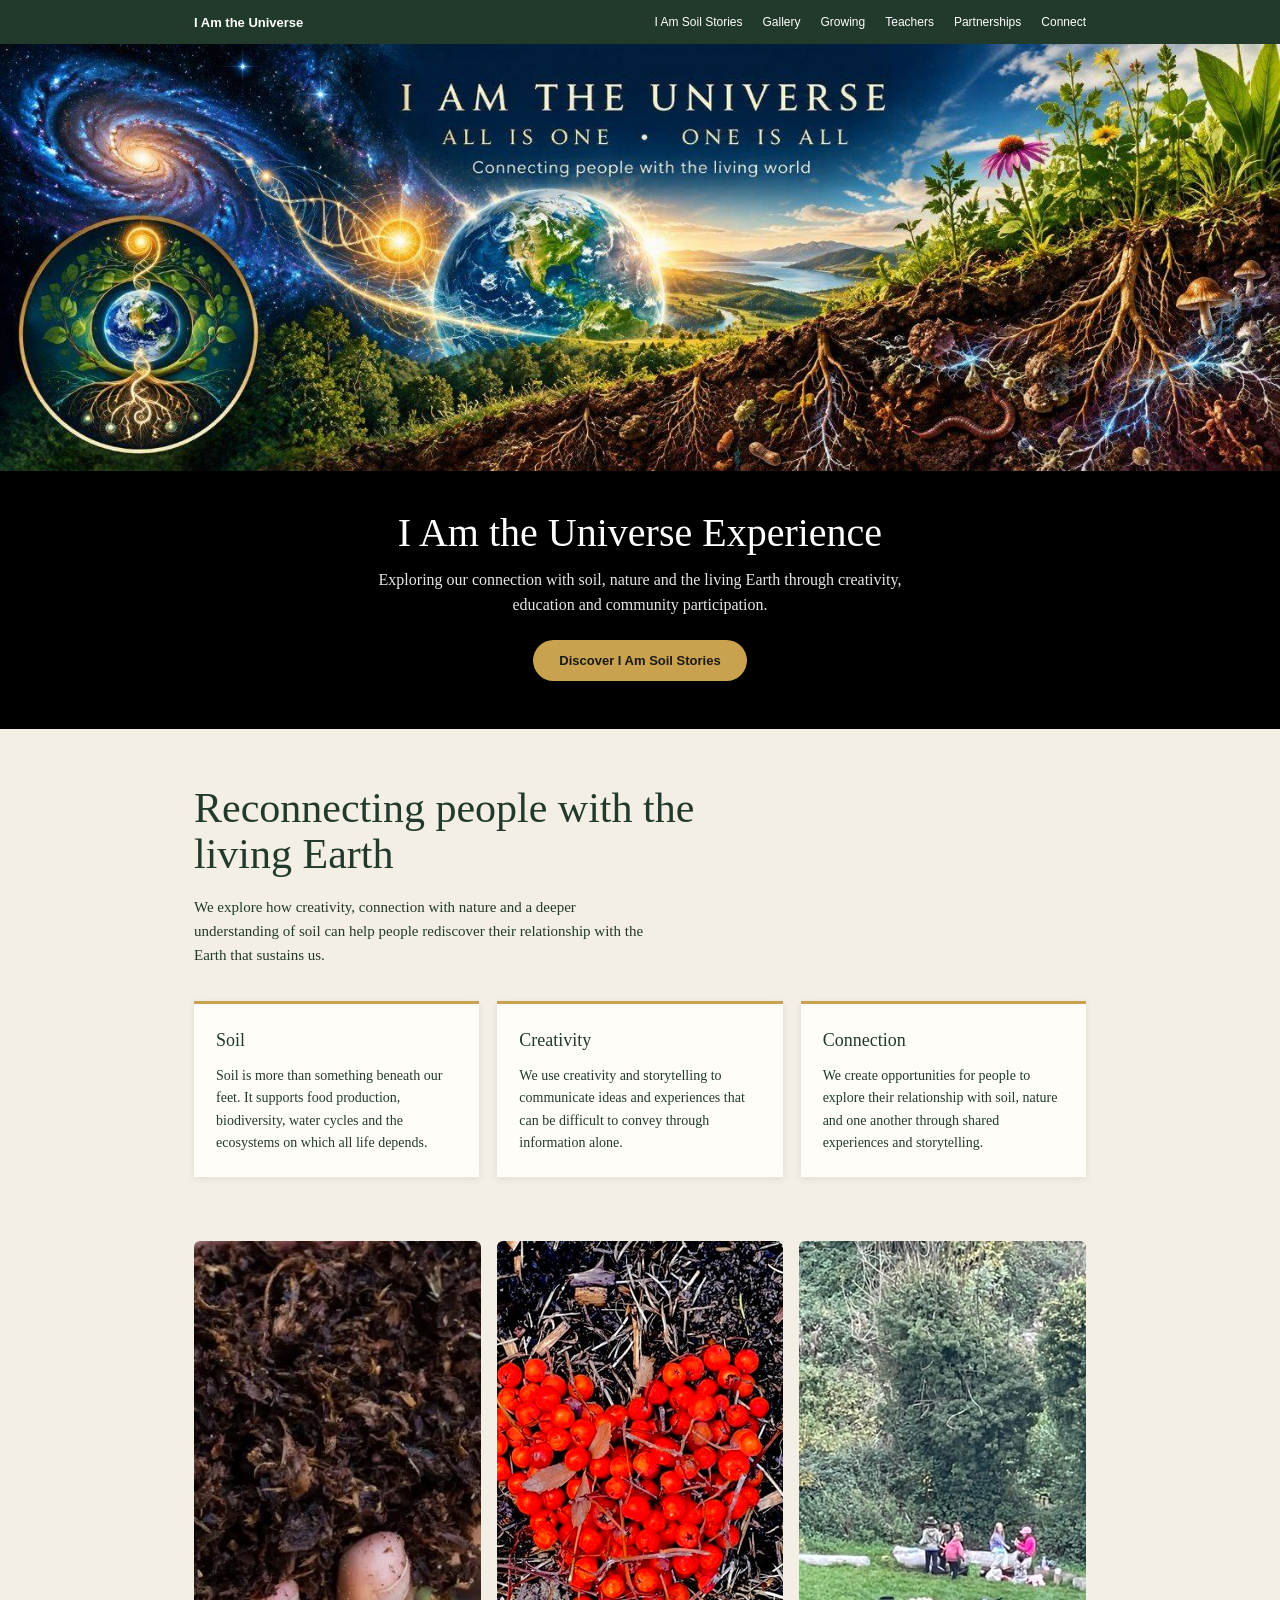
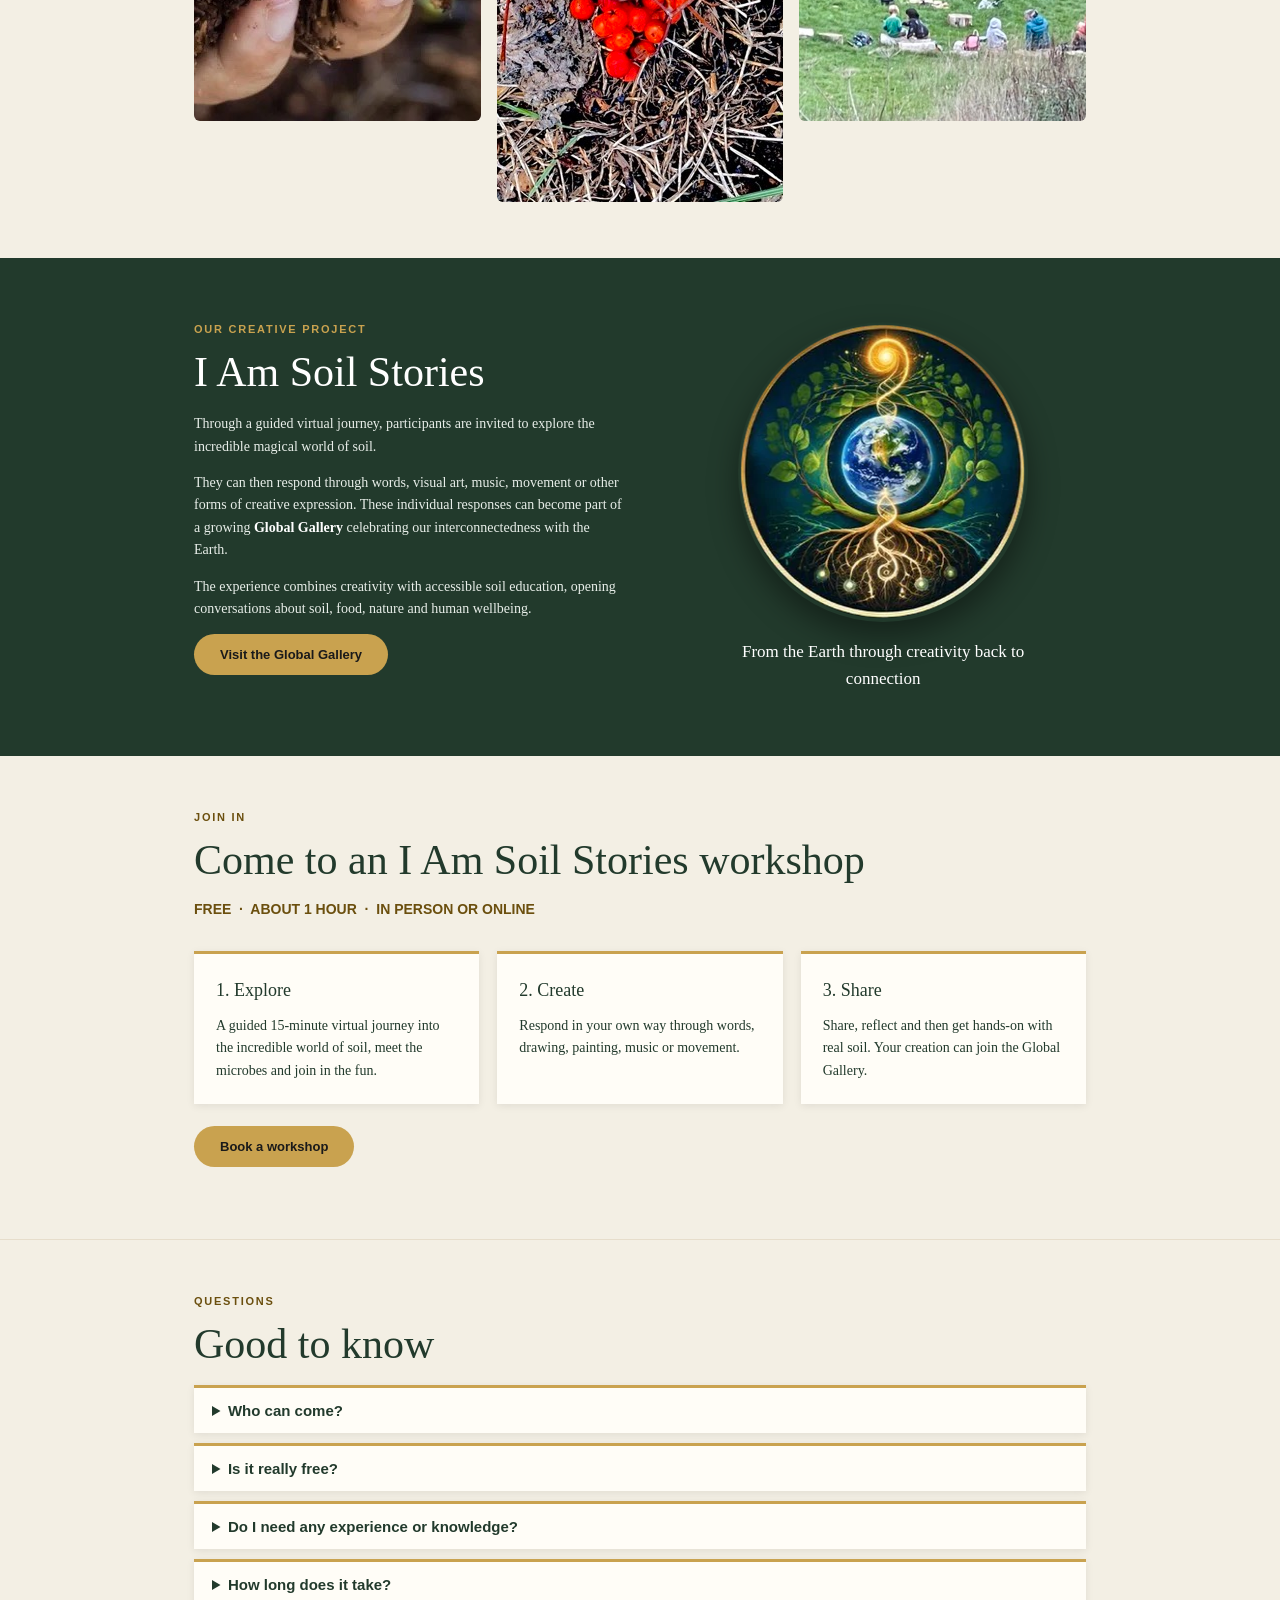
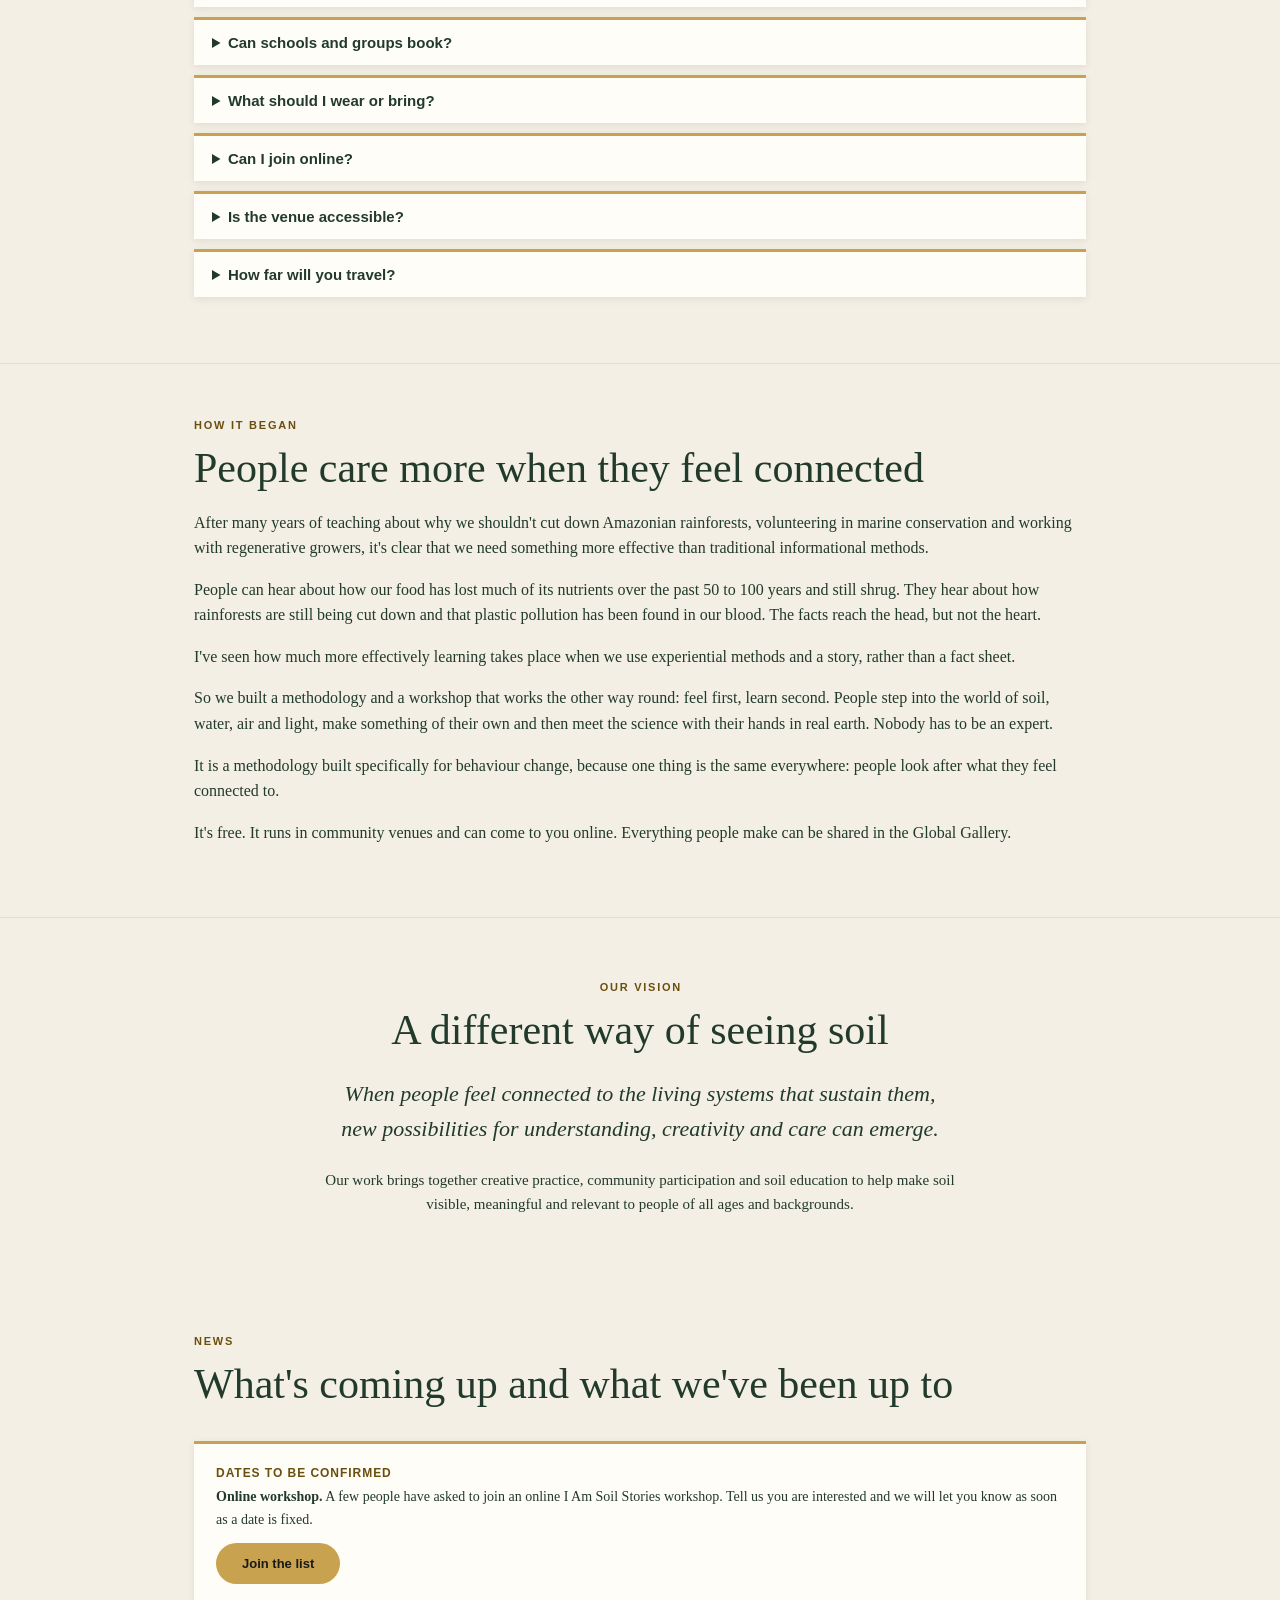
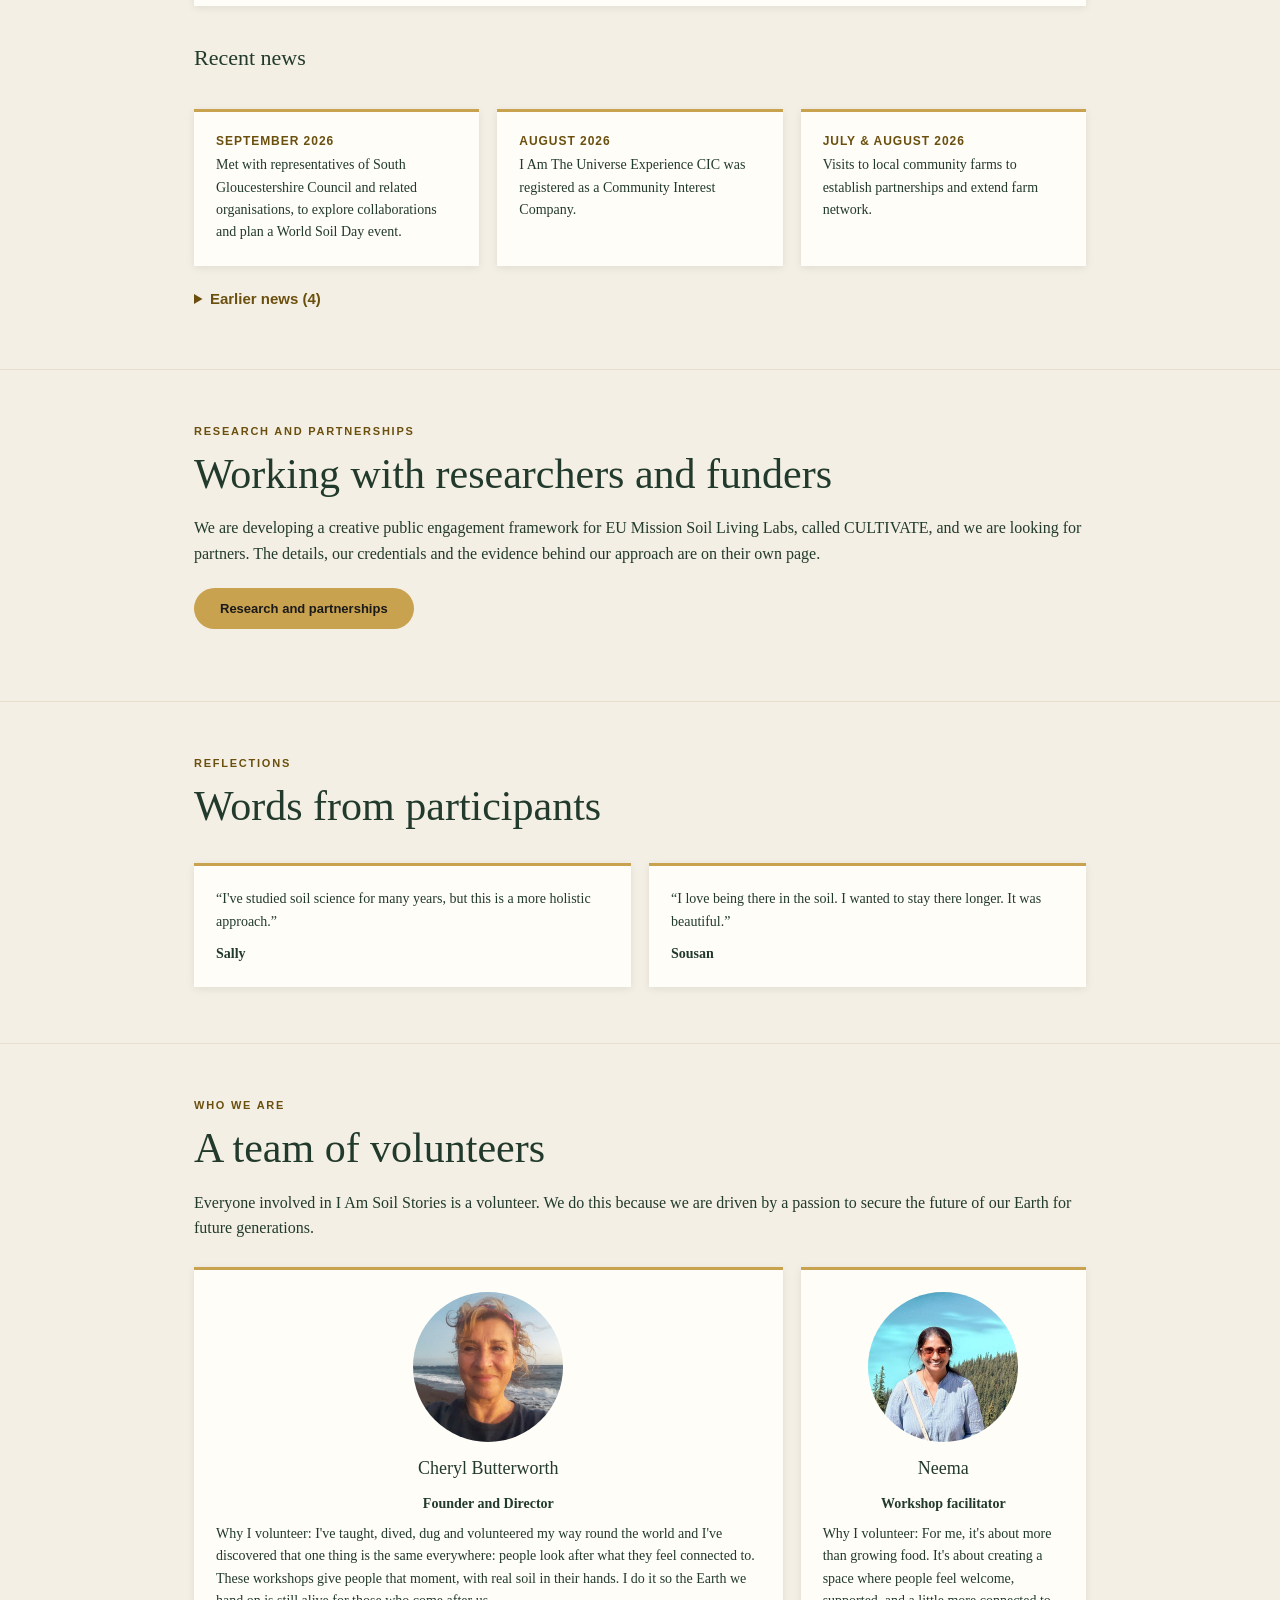
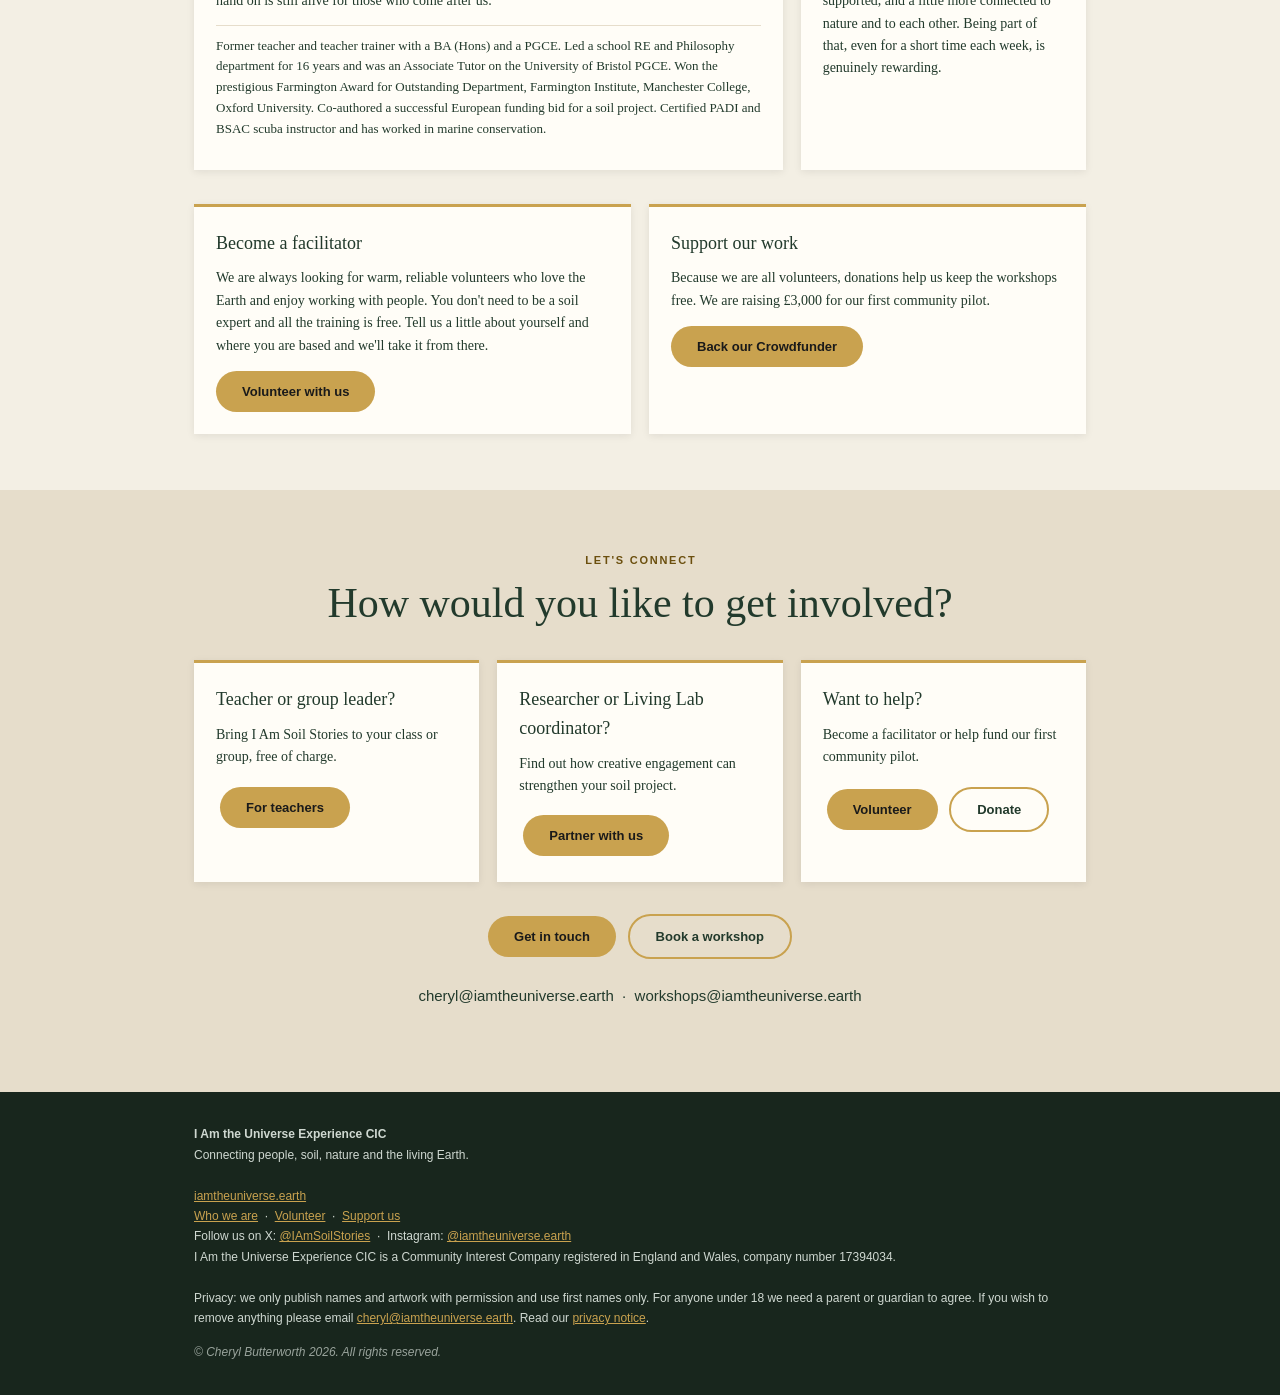
==== index.html @ d4f9826c "Update index.html" ====
<!DOCTYPE html>
<html lang="en-GB">
<head>
<meta charset="utf-8">
<meta name="viewport" content="width=device-width, initial-scale=1">
<link rel="icon" href="favicon.ico" sizes="any">
<link rel="icon" type="image/png" sizes="32x32" href="favicon-32.png">
<link rel="apple-touch-icon" href="apple-touch-icon.png">
<title>I Am the Universe Experience · I Am Soil Stories</title>
<meta name="description" content="I Am the Universe Experience explores our connection with soil, nature and the living Earth through creativity, education and community participation.">
<meta property="og:type" content="website">
<meta property="og:title" content="I Am the Universe Experience">
<meta property="og:description" content="Reconnecting people with the living Earth through creativity, education and community participation. Home of I Am Soil Stories.">
<meta property="og:image" content="https://iamtheuniverse.earth/images/banner.jpg">
<meta property="og:url" content="https://iamtheuniverse.earth/">
<meta name="twitter:card" content="summary_large_image">
<link rel="canonical" href="https://iamtheuniverse.earth/">
<style>
:root{--dg:#223a2c;--gold:#c9a24f;--cream:#f3efe4;--ink:#223a2c;--beige:#e6ddcb;--deep:#18261d}
*{box-sizing:border-box}
html{scroll-behavior:smooth}
body{margin:0;font-family:Georgia,'Times New Roman',serif;color:var(--ink);background:var(--cream);line-height:1.6}
.w{max-width:940px;margin:0 auto;padding:0 24px}
.label{font:bold 11px/1 Arial,Helvetica,sans-serif;letter-spacing:.16em;text-transform:uppercase;color:#6b4f0e;margin:0 0 14px}
.story .label,.top .label{color:var(--gold)}
h1,h2{font-weight:normal;line-height:1.1;margin:0 0 18px}
h2{font-size:clamp(30px,5vw,42px)}
.btn{display:inline-block;background:var(--gold);color:#1a1a1a;font:bold 13px Arial,Helvetica,sans-serif;padding:13px 26px;border-radius:30px;text-decoration:none}
nav{background:var(--dg);color:#fff;font:12px Arial,Helvetica,sans-serif;position:sticky;top:0;z-index:5}
nav .w{display:flex;justify-content:space-between;align-items:center;height:44px}
nav a{color:#fff;text-decoration:none;margin-left:20px}
nav b{font-size:12px}
.hero{background:#000;color:#fff;text-align:center;padding:70px 0 90px;overflow:hidden}
.ring{width:min(600px,92vw);margin:0 auto;padding:40px 20px 30px;border:1px solid #1c1c1c;border-radius:50%;box-shadow:0 0 0 40px #050505,0 0 0 41px #111}
.star{color:var(--gold);font-size:34px;line-height:1}
.hero h1{font-size:clamp(44px,10vw,74px);margin:10px 0 18px}
.hero p{max-width:440px;margin:0 auto 26px;color:#e6e6e6;font-size:16px}
.intro{padding:56px 0 64px}
.intro h2{max-width:560px}
.intro .sub{max-width:460px;font-size:15px}
.cards{display:grid;grid-template-columns:repeat(auto-fit,minmax(230px,1fr));gap:18px;margin-top:34px}
.card{background:#fffdf7;border-top:3px solid var(--gold);padding:22px;box-shadow:0 2px 8px rgba(0,0,0,.08);font-size:14px}
.card h3{font-weight:normal;font-size:18px;margin:0 0 10px}
.card p{margin:0}
.story{background:var(--dg);color:#fff;padding:64px 0}
.story .w{display:grid;grid-template-columns:1.1fr 1fr;gap:40px;align-items:center}
.story p{font-size:14px;color:#e8eee9;max-width:430px}
.story b{color:#fff}
.orb{aspect-ratio:1;max-width:340px;width:100%;margin:0 auto;border-radius:50%;background:radial-gradient(circle,#c9a24f 0 9%,#5b7a58 9% 30%,#3d5c45 30% 55%,#2d4a37 55%);box-shadow:0 14px 30px rgba(0,0,0,.4);display:flex;align-items:center;justify-content:center;text-align:center;padding:20%;font-size:17px}
.vision{padding:64px 0;text-align:center}
.vision blockquote{font-style:italic;font-size:22px;max-width:620px;margin:22px auto}
.vision p{font-size:15px;max-width:640px;margin:0 auto}
.connect{background:var(--beige);text-align:center;padding:64px 0}
.connect p{max-width:520px;margin:0 auto 24px;font-size:15px}
.connect .btn{margin:4px}
.connect .alt{background:none;border:2px solid var(--gold);color:var(--ink)}
footer{background:var(--deep);color:#cfd8d1;font:12px/1.7 Arial,Helvetica,sans-serif;padding:32px 0}
footer a{color:var(--gold)}
footer i{display:block;margin-top:14px;opacity:.7}
@media(max-width:720px){.story .w{grid-template-columns:1fr}nav a{margin-left:12px}}
.hero{background:linear-gradient(rgba(0,0,0,.68),rgba(0,0,0,.68)),url(images/hero.jpg) center/cover no-repeat #000}
.photos{padding:0 0 56px}
.strip{display:grid;grid-template-columns:repeat(auto-fit,minmax(260px,1fr));gap:16px}
.strip figure{margin:0}
.strip img{width:100%;aspect-ratio:4/3;object-fit:cover;display:block;border-radius:6px}
.banner img{width:100%;height:auto;display:block}
.lead{background:#000;color:#fff;text-align:center;padding:40px 0 48px}
.lead h1{font-size:clamp(28px,6vw,40px);margin:0 0 12px}
.lead p{max-width:560px;margin:0 auto 22px;color:#e6e6e6;font-size:16px}
.emb{max-width:290px;margin:0 auto;text-align:center}
.emb img{width:100%;border-radius:50%;box-shadow:0 14px 30px rgba(0,0,0,.4);display:block}
.emb p{font-size:17px;margin:16px 0 0;color:#fff}
.work{padding:56px 0;border-bottom:1px solid var(--beige)}
.facts{font:bold 14px Arial,Helvetica,sans-serif;color:#6b4f0e;margin:6px 0 0}
.em{font:14px Arial,Helvetica,sans-serif;margin-top:18px}
.em a{color:var(--ink)}
/* label fix: stop section paragraph rules from resizing the small headings */
section p.label,header p.label{font:bold 11px/1 Arial,Helvetica,sans-serif;letter-spacing:.16em;margin:0 0 14px;max-width:none;color:#6b4f0e}
.story p.label,.top p.label{color:var(--gold)}
.vision p.label,.connect p.label,.top p.label{text-indent:.16em}
.vision .w{text-align:center}
.vision h2,.vision blockquote,.vision p{text-align:center;margin-left:auto;margin-right:auto}
.vision h2{margin-bottom:18px}
.vision blockquote{padding:0}
nav .brand{margin-left:0;font-weight:bold;font-size:13px}
nav .links a{white-space:nowrap}
@media(max-width:720px){
nav .w{height:auto;padding:4px 8px}
nav .brand{display:none}
nav .links{display:flex;justify-content:space-between;width:100%}
nav .links a{margin:0;padding:13px 7px;font-size:13px}
}
@media(max-width:359px){
nav .links a{padding:13px 4px;font-size:12px}
}
.skip{position:absolute;left:-999px;top:8px;background:#fff;color:#000;padding:10px 16px;border-radius:6px;font:bold 14px Arial,sans-serif;z-index:99}
.skip:focus{left:8px}
a:focus-visible,.btn:focus-visible,figure:focus-visible{outline:3px solid #c9a24f;outline-offset:3px}
@media(prefers-reduced-motion:reduce){html{scroll-behavior:auto}}
.faq details{background:#fffdf7;border-top:3px solid var(--gold);padding:14px 18px;margin-bottom:10px;box-shadow:0 2px 8px rgba(0,0,0,.08)}
.faq summary{cursor:pointer;font:bold 15px Arial,Helvetica,sans-serif}
.faq p{margin:10px 0 0;font-size:15px}
.team img{width:100%;height:auto;aspect-ratio:1;object-fit:cover;border-radius:6px;margin-bottom:12px;display:block}
.team p{margin:0 0 8px}
.team .creds{font-size:13px;border-top:1px solid var(--beige);padding-top:10px;margin-top:12px}
.card .d{font:bold 12px Arial,Helvetica,sans-serif;letter-spacing:.08em;text-transform:uppercase;color:#6b4f0e;margin:0 0 6px}
.card .more{display:inline-block;margin-top:8px;font:bold 13px Arial,sans-serif}
.morenews{margin-top:18px}
.morenews summary{cursor:pointer;font:bold 15px Arial,Helvetica,sans-serif;color:#6b4f0e;padding:6px 0}
.morenews .cards{margin-top:16px}
.sub2{font-size:15px;margin:0 0 14px}
@media(max-width:720px){nav .links{flex-wrap:wrap;justify-content:center}nav .links a{padding:13px 9px}}
.team-grid{display:grid;grid-template-columns:repeat(auto-fill,minmax(240px,1fr));gap:18px;margin:26px 0}
.team-grid .team img{width:150px;height:150px;aspect-ratio:1;border-radius:50%;object-fit:cover;margin:0 auto 12px;display:block}
.team-grid .team h3,.team-grid .team>p:nth-of-type(1){text-align:center}
.team-grid .team.wide{grid-column:span 2}
@media(max-width:620px){.team-grid .team.wide{grid-column:auto}}
.connect .card p{margin:0;max-width:none;font-size:14px}
</style>
<script>function chk(){var s=document.querySelector('.strip');if(s&&!s.children.length)s.parentNode.parentNode.style.display='none'}</script>
<meta name="theme-color" content="#223a2c">
<script type="application/ld+json">{"@context":"https://schema.org","@type":"Organization","name":"I Am the Universe Experience","legalName":"I Am The Universe Experience CIC","url":"https://iamtheuniverse.earth/","logo":"https://iamtheuniverse.earth/images/logo.png","description":"Reconnecting people with the living Earth through creativity, education and community participation. Home of I Am Soil Stories.","email":"cheryl@iamtheuniverse.earth","founder":{"@type":"Person","name":"Cheryl Butterworth"},"sameAs":["https://x.com/IAmSoilStories","https://www.instagram.com/iamtheuniverse.earth/"]}</script>
</head>
<body>
<a class="skip" href="#main">Skip to content</a>
<nav aria-label="Main"><div class="w"><a class="brand" href="index.html">I Am the Universe</a><div class="links"><a href="#stories">I Am Soil Stories</a><a href="gallery.html">Gallery</a><a href="green-social-prescribing.html">Growing</a><a href="teachers.html">Teachers</a><a href="partnerships.html">Partnerships</a><a href="#connect">Connect</a></div></div></nav>

<header class="banner"><img width="1500" height="500" fetchpriority="high" srcset="images/banner-750.jpg 750w, images/banner.jpg 1500w" sizes="100vw" src="images/banner.jpg" alt="I Am the Universe: all is one, one is all. Connecting people with the living world. A spiral galaxy, the Earth and a cross-section of living soil with roots, mushrooms and a worm."></header>
<main id="main">
<section class="lead"><div class="w">
<h1>I Am the Universe Experience</h1>
<p>Exploring our connection with soil, nature and the living Earth through creativity, education and community participation.</p>
<a class="btn" href="#stories">Discover I Am Soil Stories</a>
</div></section>

<section class="intro" id="about"><div class="w">
<h2>Reconnecting people with the living Earth</h2>
<p class="sub">We explore how creativity, connection with nature and a deeper understanding of soil can help people rediscover their relationship with the Earth that sustains us.</p>
<div class="cards">
<div class="card"><h3>Soil</h3><p>Soil is more than something beneath our feet. It supports food production, biodiversity, water cycles and the ecosystems on which all life depends.</p></div>
<div class="card"><h3>Creativity</h3><p>We use creativity and storytelling to communicate ideas and experiences that can be difficult to convey through information alone.</p></div>
<div class="card"><h3>Connection</h3><p>We create opportunities for people to explore their relationship with soil, nature and one another through shared experiences and storytelling.</p></div>
</div></div></section>

<section class="photos"><div class="w"><div class="strip"><figure><img src="images/home-1.jpg" width="640" height="480" alt="A handful of dark, crumbly healthy soil held in an open hand" loading="lazy" onerror="this.parentNode.remove();chk()"></figure><figure><img src="images/home-2.jpg" width="640" height="561" alt="Art work made from soil and petals in the shape of a heart" loading="lazy" onerror="this.parentNode.remove();chk()"></figure><figure><img src="images/home-3.jpg" width="640" height="480" alt="A group of people sitting together in a grassy circle on a farm" loading="lazy" onerror="this.parentNode.remove();chk()"></figure></div></div></section>

<section class="story" id="stories"><div class="w">
<div>
<p class="label">Our creative project</p>
<h2>I Am Soil Stories</h2>
<p>Through a guided virtual journey, participants are invited to explore the incredible magical world of soil.</p>
<p>They can then respond through words, visual art, music, movement or other forms of creative expression. These individual responses can become part of a growing <b>Global Gallery</b> celebrating our interconnectedness with the Earth.</p>
<p>The experience combines creativity with accessible soil education, opening conversations about soil, food, nature and human wellbeing.</p>
<p><a class="btn" href="gallery.html">Visit the Global Gallery</a></p>
</div>
<div class="emb"><img src="images/logo.webp" width="300" height="300" alt="I Am the Universe emblem: the Earth held within a tree with roots and a golden spiral"><p>From the Earth through creativity back to connection</p></div>
</div></section>

<section class="work" id="workshops"><div class="w">
<p class="label">Join in</p>
<h2>Come to an I Am Soil Stories workshop</h2>
<p class="facts">FREE &nbsp;·&nbsp; ABOUT 1 HOUR &nbsp;·&nbsp; IN PERSON OR ONLINE</p>
<div class="cards">
<div class="card"><h3>1. Explore</h3><p>A guided 15-minute virtual journey into the incredible world of soil, meet the microbes and join in the fun.</p></div>
<div class="card"><h3>2. Create</h3><p>Respond in your own way through words, drawing, painting, music or movement.</p></div>
<div class="card"><h3>3. Share</h3><p>Share, reflect and then get hands-on with real soil. Your creation can join the Global Gallery.</p></div>
</div>
<p style="margin-top:22px"><a class="btn" href="mailto:workshops@iamtheuniverse.earth?subject=Workshop%20booking">Book a workshop</a></p>
</div></section>

<section class="work" id="faq"><div class="w">
<p class="label">Questions</p>
<h2>Good to know</h2>
<div class="faq">
<details><summary>Who can come?</summary><p>Anyone from 5 to any age. Children, adults and mixed groups all work well.</p></details>
<details><summary>Is it really free?</summary><p>Yes. Everyone who runs the workshops is a volunteer.</p></details>
<details><summary>Do I need any experience or knowledge?</summary><p>No. No previous knowledge or experience is needed.</p></details>
<details><summary>How long does it take?</summary><p>About 1 hour, but we can offer more fascinating activities and experiments to extend the fun and learning.</p></details>
<details><summary>Can schools and groups book?</summary><p>Yes. Schools, community groups, farms and workplaces are all welcome, and it is free for everyone. Email <a href="mailto:workshops@iamtheuniverse.earth">workshops@iamtheuniverse.earth</a> and we'll find a date that suits you.</p></details>
<details><summary>What should I wear or bring?</summary><p>Nothing special. If we are outdoors, dress for the weather.</p></details>
<details><summary>Can I join online?</summary><p>Yes. Many of our sessions run online.</p></details>
<details><summary>Is the venue accessible?</summary><p>We aim to use accessible venues, but can't always promise step-free access. Tell us what you need and we'll do our best.</p></details>
<details><summary>How far will you travel?</summary><p>Our facilitators can usually travel about an hour from their home area. Ask us who is nearest to you.</p></details>
</div>
</div></section>


<section class="work" id="how-it-began">
  <div class="w">
    <p class="label">How it began</p>
    <h2>People care more when they feel connected</h2>
    <p>After many years of teaching about why we shouldn't cut down Amazonian rainforests, volunteering in marine conservation and working with regenerative growers, it's clear that we need something more effective than traditional informational methods.</p>
    <p>People can hear about how our food has lost much of its nutrients over the past 50 to 100 years and still shrug. They hear about how rainforests are still being cut down and that plastic pollution has been found in our blood. The facts reach the head, but not the heart.</p>
    <p>I've seen how much more effectively learning takes place when we use experiential methods and a story, rather than a fact sheet.</p>
    <p>So we built a methodology and a workshop that works the other way round: feel first, learn second. People step into the world of soil, water, air and light, make something of their own and then meet the science with their hands in real earth. Nobody has to be an expert.</p>
    <p>It is a methodology built specifically for behaviour change, because one thing is the same everywhere: people look after what they feel connected to.</p>
    <p>It's free. It runs in community venues and can come to you online. Everything people make can be shared in the Global Gallery.</p>
</div></section>

     
<section class="vision"><div class="w">
<p class="label">Our vision</p>
<h2>A different way of seeing soil</h2>
<blockquote>When people feel connected to the living systems that sustain them, new possibilities for understanding, creativity and care can emerge.</blockquote>
<p>Our work brings together creative practice, community participation and soil education to help make soil visible, meaningful and relevant to people of all ages and backgrounds.</p>
</div></section>

<section class="work" id="news"><div class="w">
<p class="label">News</p>
<h2>What's coming up and what we've been up to</h2>
<div id="upcoming" class="cards"></div>
<h3 style="font-weight:normal;font-size:22px;margin:34px 0 14px">Recent news</h3>
<div id="newslist" class="cards"></div>
<details class="morenews" id="morenews" style="display:none"><summary id="moresum">Earlier news</summary><div id="moreitems" class="cards"></div></details>
<noscript><p>Please turn on JavaScript to see our latest news.</p></noscript>
</div></section>

<section class="work" id="research"><div class="w">
<p class="label">Research and partnerships</p>
<h2>Working with researchers and funders</h2>
<p>We are developing a creative public engagement framework for EU Mission Soil Living Labs, called CULTIVATE, and we are looking for partners. The details, our credentials and the evidence behind our approach are on their own page.</p>
<p style="margin-top:22px"><a class="btn" href="partnerships.html">Research and partnerships</a></p>
</div></section>

<section class="work" id="reflections"><div class="w">
<p class="label">Reflections</p>
<h2>Words from participants</h2>
<div class="cards">
<div class="card"><p>&ldquo;I've studied soil science for many years, but this is a more holistic approach.&rdquo;</p><p style="margin-top:10px"><b>Sally</b></p></div>
<div class="card"><p>&ldquo;I love being there in the soil. I wanted to stay there longer. It was beautiful.&rdquo;</p><p style="margin-top:10px"><b>Sousan</b></p></div>
</div></div></section>

<section class="work" id="who-we-are"><div class="w">
<p class="label">Who we are</p>
<h2>A team of volunteers</h2>
<p>Everyone involved in I Am Soil Stories is a volunteer. We do this because we are driven by a passion to secure the future of our Earth for future generations.</p>
<div class="team-grid">
<div class="card team wide"><img src="images/team-cheryl.jpg" width="600" height="600" loading="lazy" alt="Cheryl Butterworth smiling on a windswept beach"><h3>Cheryl Butterworth</h3><p><b>Founder and Director</b></p><p>Why I volunteer: I've taught, dived, dug and volunteered my way round the world and I've discovered that one thing is the same everywhere: people look after what they feel connected to. These workshops give people that moment, with real soil in their hands. I do it so the Earth we hand on is still alive for those who come after us.</p><p class="creds">Former teacher and teacher trainer with a BA (Hons) and a PGCE. Led a school RE and Philosophy department for 16 years and was an Associate Tutor on the University of Bristol PGCE. Won the prestigious Farmington Award for Outstanding Department, Farmington Institute, Manchester College, Oxford University. Co-authored a successful European funding bid for a soil project. Certified PADI and BSAC scuba instructor and has worked in marine conservation.</p></div>
<div class="card team"><img src="images/team-neema.jpg" width="600" height="600" loading="lazy" alt="Neema, workshop facilitator, smiling in front of a turquoise mountain lake"><h3>Neema</h3><p><b>Workshop facilitator</b></p><p>Why I volunteer: For me, it's about more than growing food. It's about creating a space where people feel welcome, supported, and a little more connected to nature and to each other. Being part of that, even for a short time each week, is genuinely rewarding.</p></div>
</div>
<!-- MORE FACILITATOR PROFILES: add one card per person once they have given a photo, their words and permission (Nirma, Chantal, Simone, Belinda, Sarah).
     Copy a card above into the cards box, upload their photo as images/team-NAME.jpg and change the name and words. -->
<div class="cards">
<div class="card" id="join-us"><h3>Become a facilitator</h3><p>We are always looking for warm, reliable volunteers who love the Earth and enjoy working with people. You don't need to be a soil expert and all the training is free. Tell us a little about yourself and where you are based and we'll take it from there.</p><p style="margin-top:14px"><a class="btn" href="mailto:cheryl@iamtheuniverse.earth?subject=Facilitator%20enquiry">Volunteer with us</a></p></div>
<div class="card" id="support-us"><h3>Support our work</h3><p>Because we are all volunteers, donations help us keep the workshops free. We are raising £3,000 for our first community pilot.</p><p style="margin-top:14px"><a class="btn" href="https://www.crowdfunder.co.uk/p/help-people-rediscover-their-connection-with-earth">Back our Crowdfunder</a></p></div>
</div>
</div></section>

<section class="connect" id="connect"><div class="w">
<p class="label">Let's connect</p>
<h2>How would you like to get involved?</h2>
<div class="cards" style="text-align:left">
<div class="card"><h3>Teacher or group leader?</h3><p>Bring I Am Soil Stories to your class or group, free of charge.</p><p style="margin-top:14px"><a class="btn" href="teachers.html">For teachers</a></p></div>
<div class="card"><h3>Researcher or Living Lab coordinator?</h3><p>Find out how creative engagement can strengthen your soil project.</p><p style="margin-top:14px"><a class="btn" href="partnerships.html">Partner with us</a></p></div>
<div class="card"><h3>Want to help?</h3><p>Become a facilitator or help fund our first community pilot.</p><p style="margin-top:14px"><a class="btn" href="#join-us">Volunteer</a> <a class="btn alt" href="https://www.crowdfunder.co.uk/p/help-people-rediscover-their-connection-with-earth">Donate</a></p></div>
</div>
<p style="margin-top:28px"><a class="btn" href="mailto:cheryl@iamtheuniverse.earth">Get in touch</a> <a class="btn alt" href="mailto:workshops@iamtheuniverse.earth">Book a workshop</a></p>
<p class="em">cheryl@iamtheuniverse.earth &nbsp;·&nbsp; workshops@iamtheuniverse.earth</p>
</div></section>

</main>

<footer><div class="w">
<b>I Am the Universe Experience CIC</b><br>
Connecting people, soil, nature and the living Earth.<br><br>
<a href="https://iamtheuniverse.earth">iamtheuniverse.earth</a><br><a href="#who-we-are">Who we are</a> &nbsp;·&nbsp; <a href="#join-us">Volunteer</a> &nbsp;·&nbsp; <a href="#support-us">Support us</a><br>Follow us on X: <a href="https://x.com/IAmSoilStories">@IAmSoilStories</a> &nbsp;·&nbsp; Instagram: <a href="https://www.instagram.com/iamtheuniverse.earth/">@iamtheuniverse.earth</a><br>
I Am the Universe Experience CIC is a Community Interest Company registered in England and Wales, company number 17394034.
<br><br>Privacy: we only publish names and artwork with permission and use first names only. For anyone under 18 we need a parent or guardian to agree. If you wish to remove anything please email <a href="mailto:cheryl@iamtheuniverse.earth">cheryl@iamtheuniverse.earth</a>. Read our <a href="privacy.html">privacy notice</a>.<i>© Cheryl Butterworth 2026. All rights reserved.</i>
</div></footer>
<script>
(function(){
var M=['January','February','March','April','May','June','July','August','September','October','November','December'];
function pd(t){var p=t.split('-');return new Date(+p[0],(+p[1]||1)-1,+p[2]||1)}
function lab(d,l){if(l)return l;var p=d.split('-');return p[2]?(+p[2])+' '+M[p[1]-1]+' '+p[0]:M[p[1]-1]+' '+p[0]}
function card(i){var c=document.createElement('div');c.className='card';
 if(i.img){var im=document.createElement('img');im.src=i.img;im.alt='';im.loading='lazy';im.style.cssText='width:100%;height:auto;border-radius:6px;margin-bottom:10px;display:block';c.appendChild(im)}
 var d=document.createElement('p');d.className='d';d.textContent=lab(i.date,i.label);c.appendChild(d);
 var p=document.createElement('p');p.textContent=i.text;c.appendChild(p);
 if(i.link){var a=document.createElement('a');a.href=i.link;a.className='more';a.textContent='Find out more';c.appendChild(a)}
 return c}
function interest(){var c=document.createElement('div');c.className='card';
 c.innerHTML='<p class="d">Dates to be confirmed</p><p><b>Online workshop.</b> A few people have asked to join an online I Am Soil Stories workshop. Tell us you are interested and we will let you know as soon as a date is fixed.</p><p style="margin-top:12px"><a class="btn" href="mailto:workshops@iamtheuniverse.earth?subject=Online%20workshop%20interest">Join the list</a></p>';return c}
fetch('updates.txt',{cache:'no-cache'}).then(function(r){return r.ok?r.text():''}).then(function(t){
 var items=[];t.split(/\r?\n/).forEach(function(l){l=l.trim();if(!l||l.charAt(0)==='#')return;var f=l.split('|').map(function(x){return x.trim()});if(f.length<3)return;
  var dd=f[0].split(/\s+/);var date=dd.shift(),label=dd.join(' ');items.push({date:date,label:label,type:f[1].toLowerCase(),text:f[2],link:f[3]||'',img:f[4]||''})});
 var now=new Date();now.setHours(0,0,0,0);
 function end(i){var p=i.date.split('-');return p[2]?pd(i.date):new Date(+p[0],+p[1],1)}
 var up=items.filter(function(i){return i.type==='event'&&end(i)>=now}).sort(function(a,b){return pd(a.date)-pd(b.date)});
 var past=items.filter(function(i){return up.indexOf(i)<0}).sort(function(a,b){return pd(b.date)-pd(a.date)});
 var u=document.getElementById('upcoming');up.forEach(function(i){u.appendChild(card(i))});u.appendChild(interest());
 var nl=document.getElementById('newslist'),mi=document.getElementById('moreitems');
 past.forEach(function(i,n){(n<3?nl:mi).appendChild(card(i))});
 if(past.length>3){document.getElementById('morenews').style.display='block';document.getElementById('moresum').textContent='Earlier news ('+(past.length-3)+')'}
}).catch(function(){});
})();
</script>
</body>
</html>
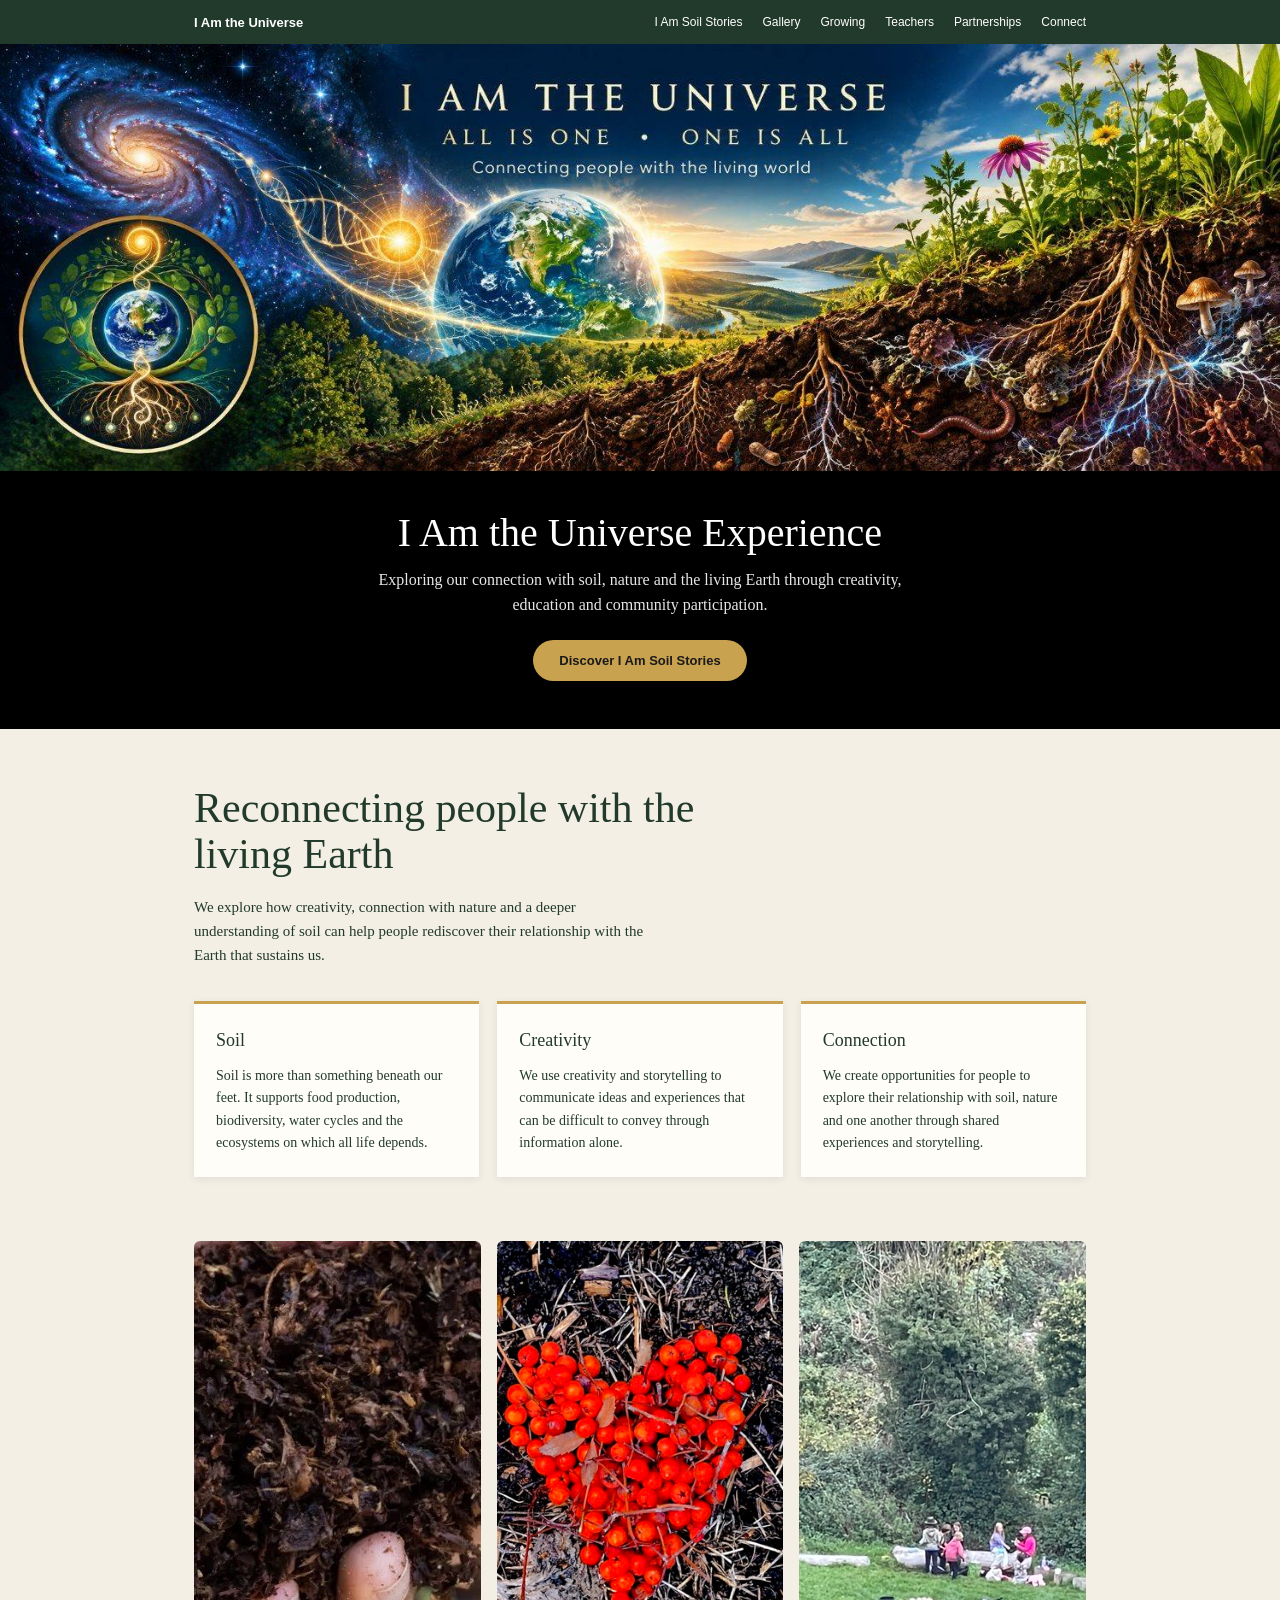
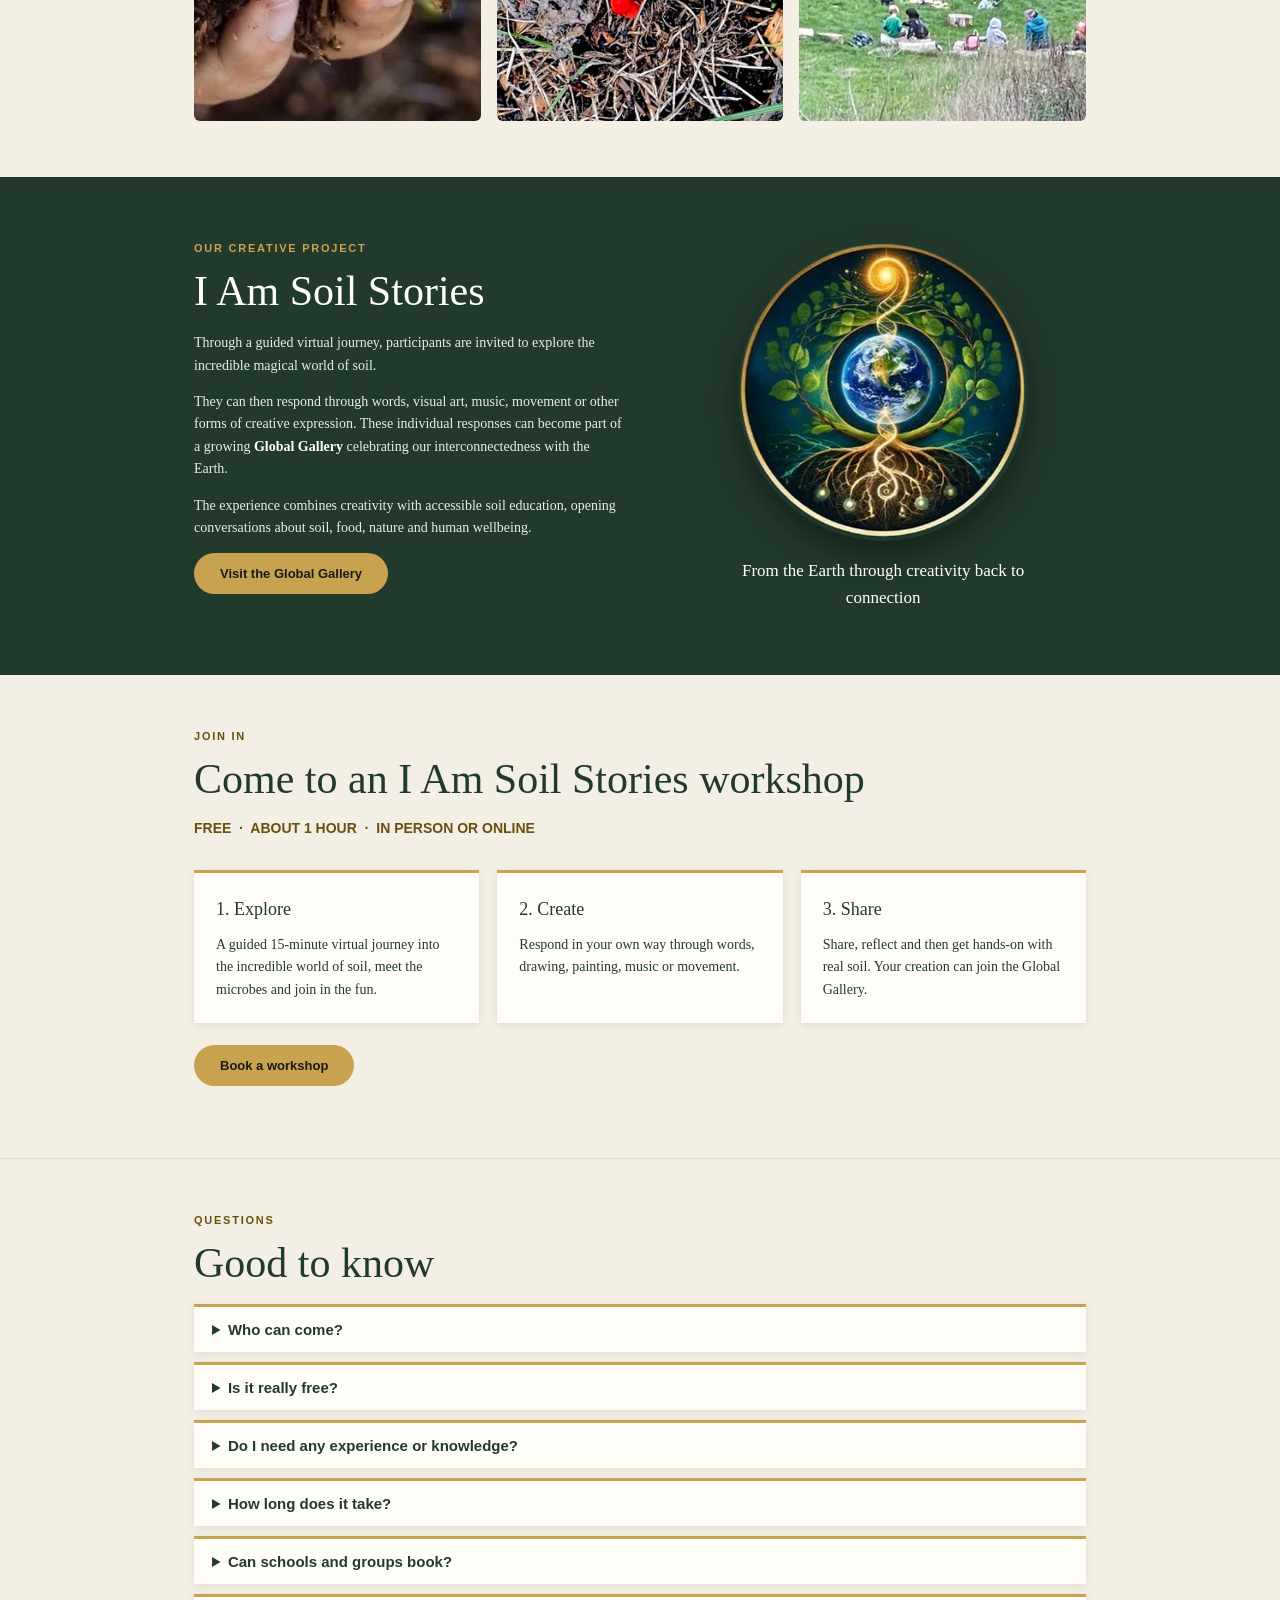
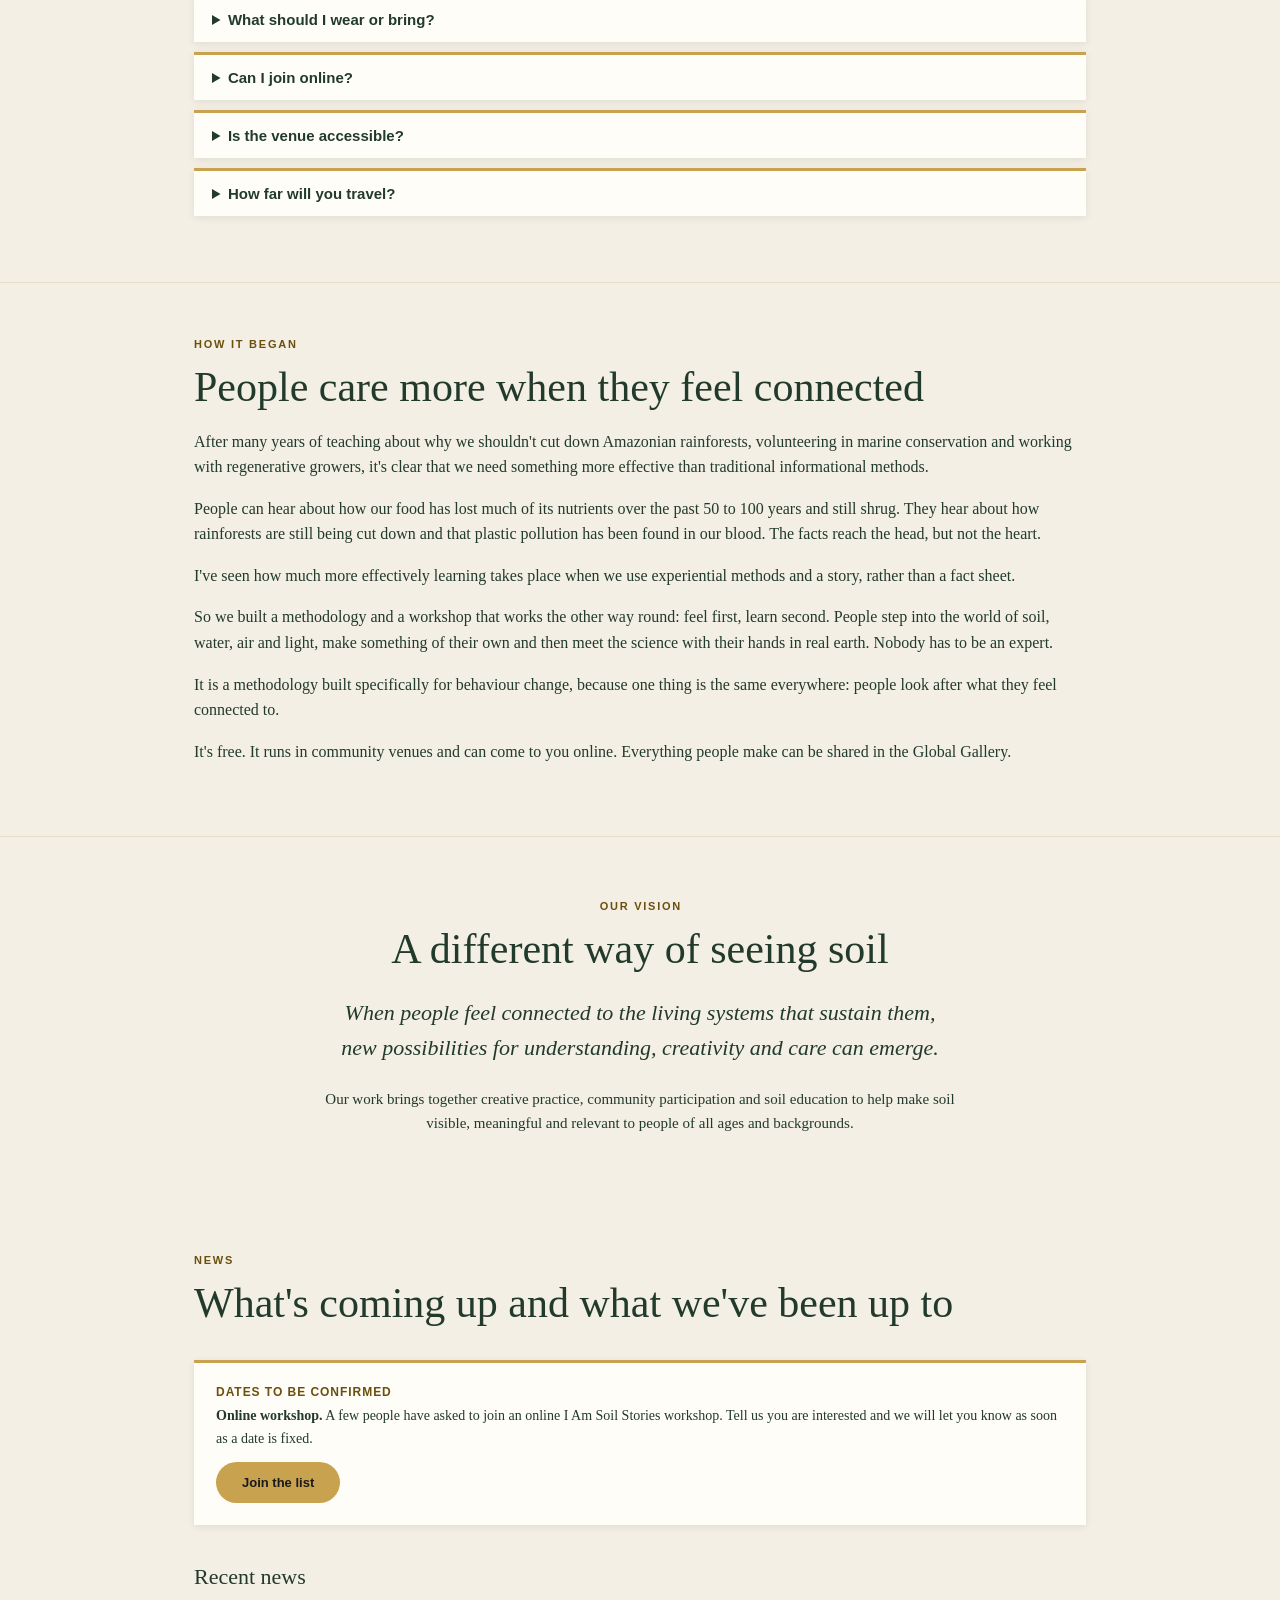
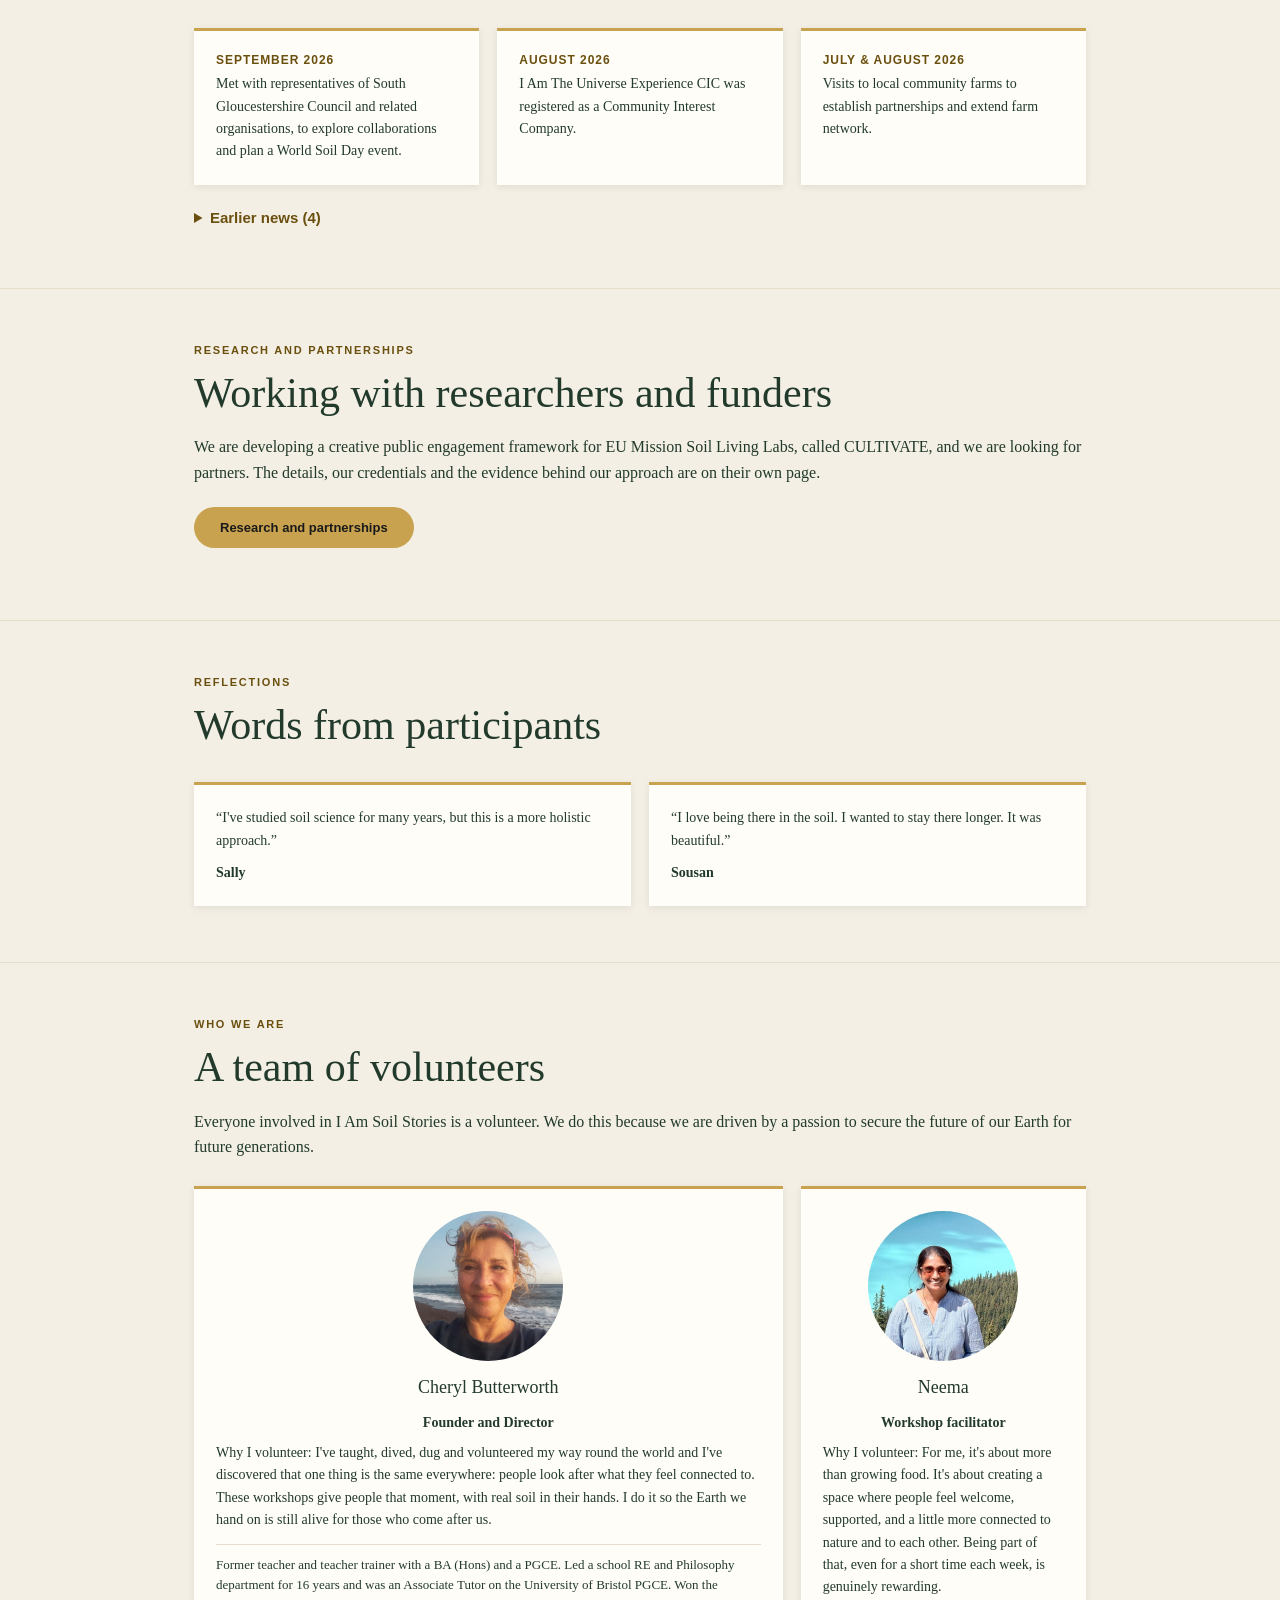
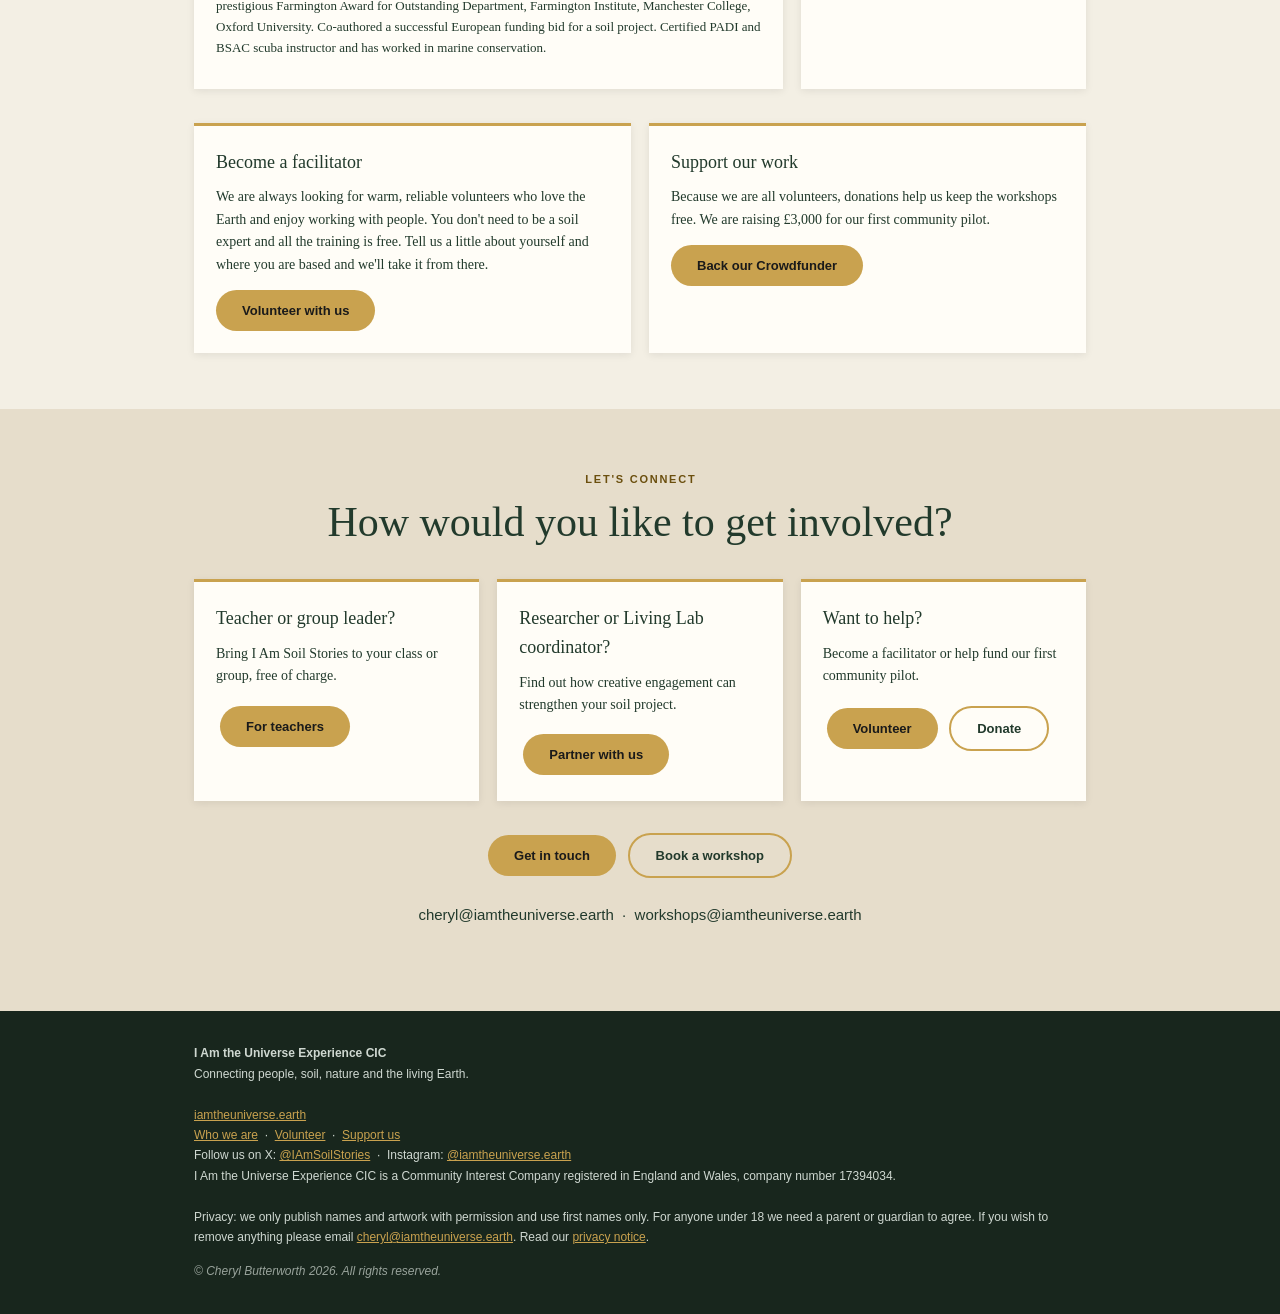
==== commit 11ab8542: "Update index.html" ====
--- a/index.html
+++ b/index.html
@@ -146,7 +146,7 @@
 <div class="card"><h3>Connection</h3><p>We create opportunities for people to explore their relationship with soil, nature and one another through shared experiences and storytelling.</p></div>
 </div></div></section>
 
-<section class="photos"><div class="w"><div class="strip"><figure><img src="images/home-1.jpg" width="640" height="480" alt="A handful of dark, crumbly healthy soil held in an open hand" loading="lazy" onerror="this.parentNode.remove();chk()"></figure><figure><img src="images/home-2.jpg" width="640" height="561" alt="Art work made from soil and petals in the shape of a heart" loading="lazy" onerror="this.parentNode.remove();chk()"></figure><figure><img src="images/home-3.jpg" width="640" height="480" alt="A group of people sitting together in a grassy circle on a farm" loading="lazy" onerror="this.parentNode.remove();chk()"></figure></div></div></section>
+<section class="photos"><div class="w"><div class="strip"><figure><img src="images/home-1.jpg" width="480" height="480" alt="A handful of dark, crumbly healthy soil held in an open hand" loading="lazy" onerror="this.parentNode.remove();chk()"></figure><figure><img src="images/home-2.jpg" width="480" height="480" alt="Art work made from soil and petals in the shape of a heart" loading="lazy" onerror="this.parentNode.remove();chk()"></figure><figure><img src="images/home-3.jpg" width="480" height="480" alt="A group of people sitting together in a grassy circle on a farm" loading="lazy" onerror="this.parentNode.remove();chk()"></figure></div></div></section>
 
 <section class="story" id="stories"><div class="w">
 <div>
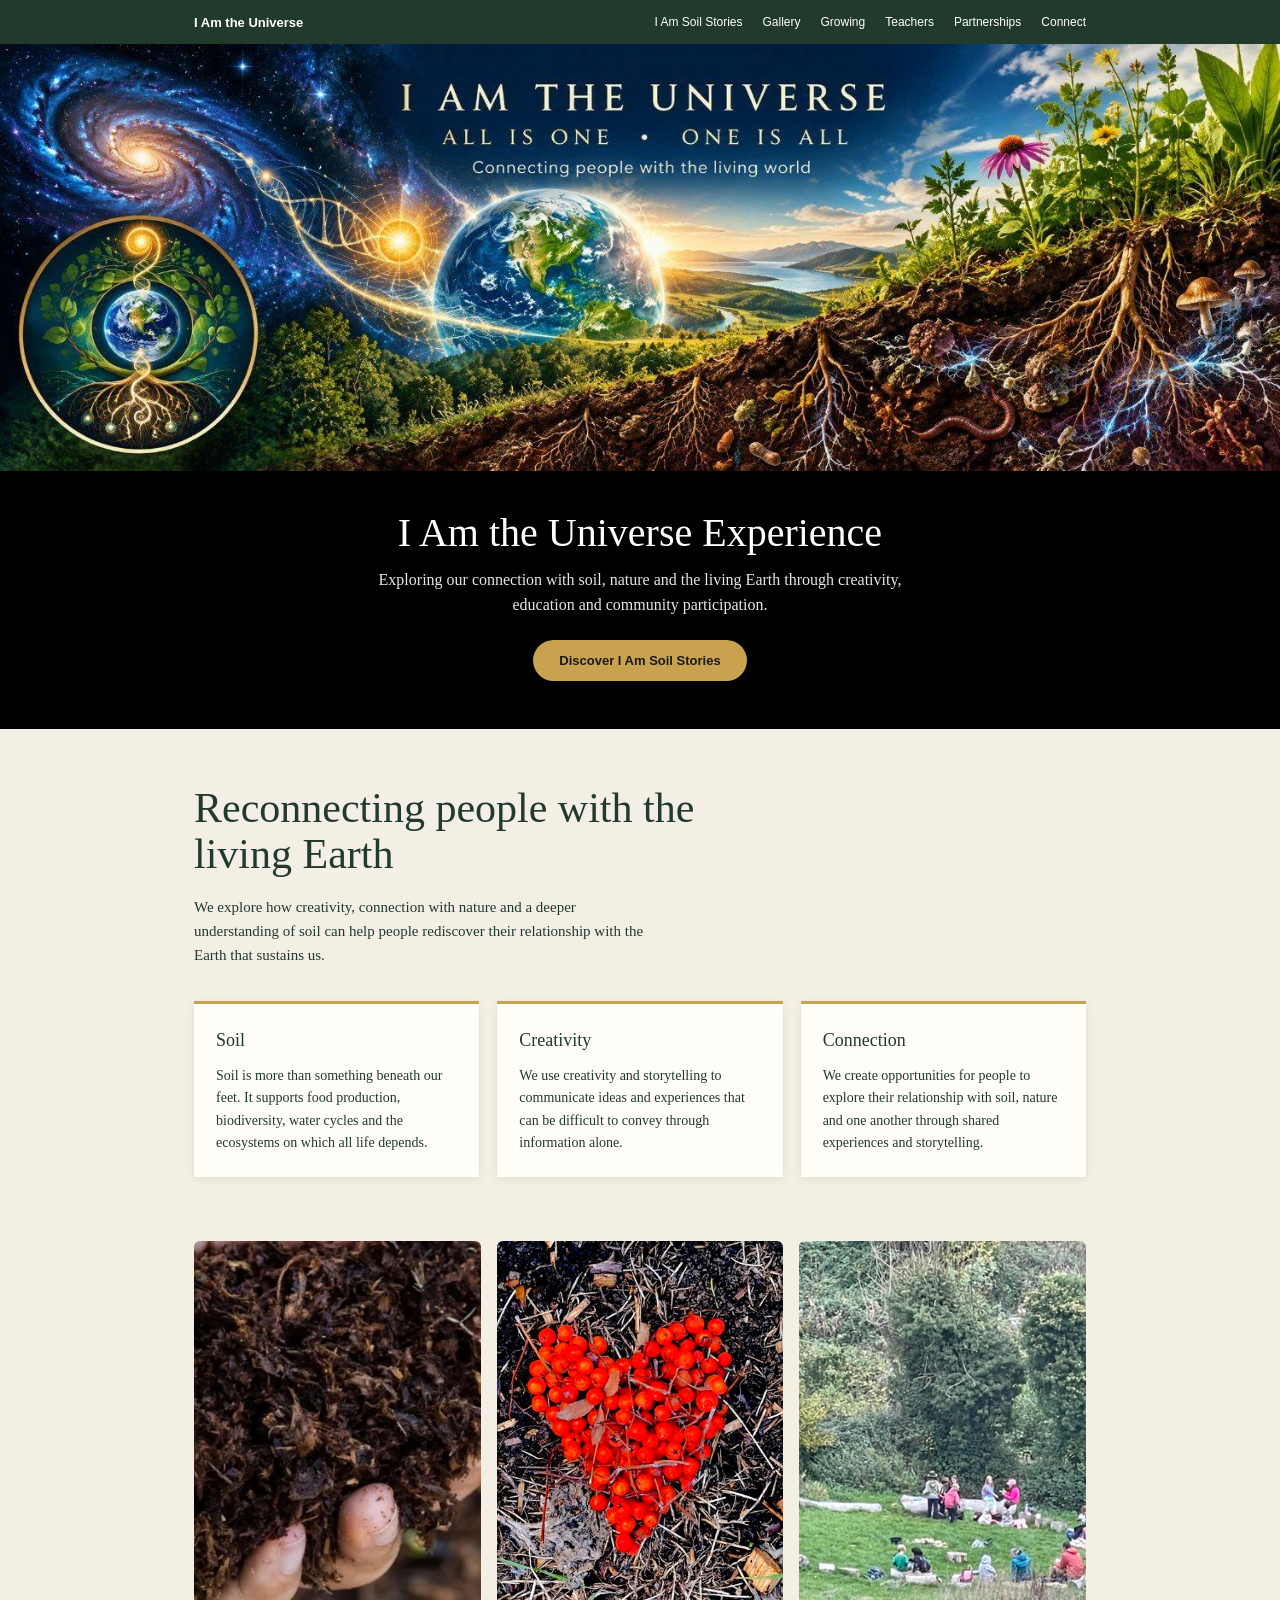
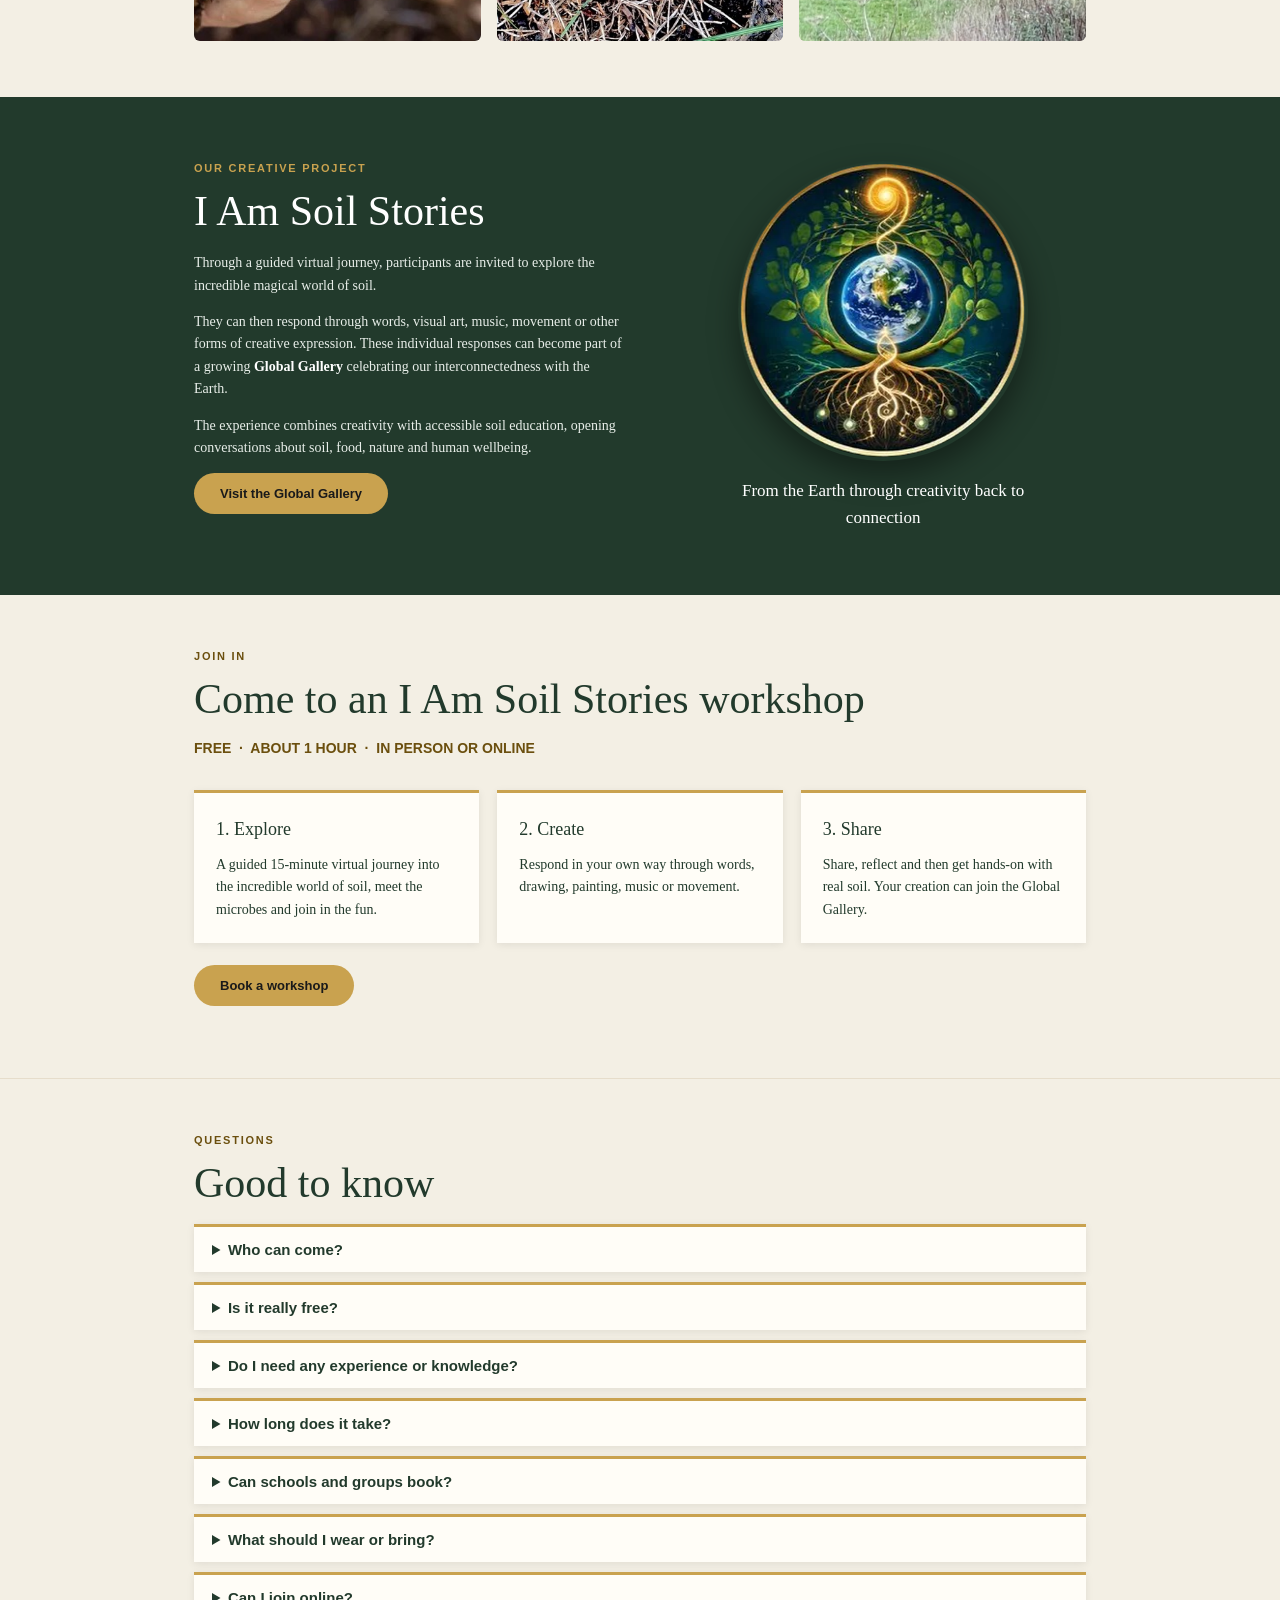
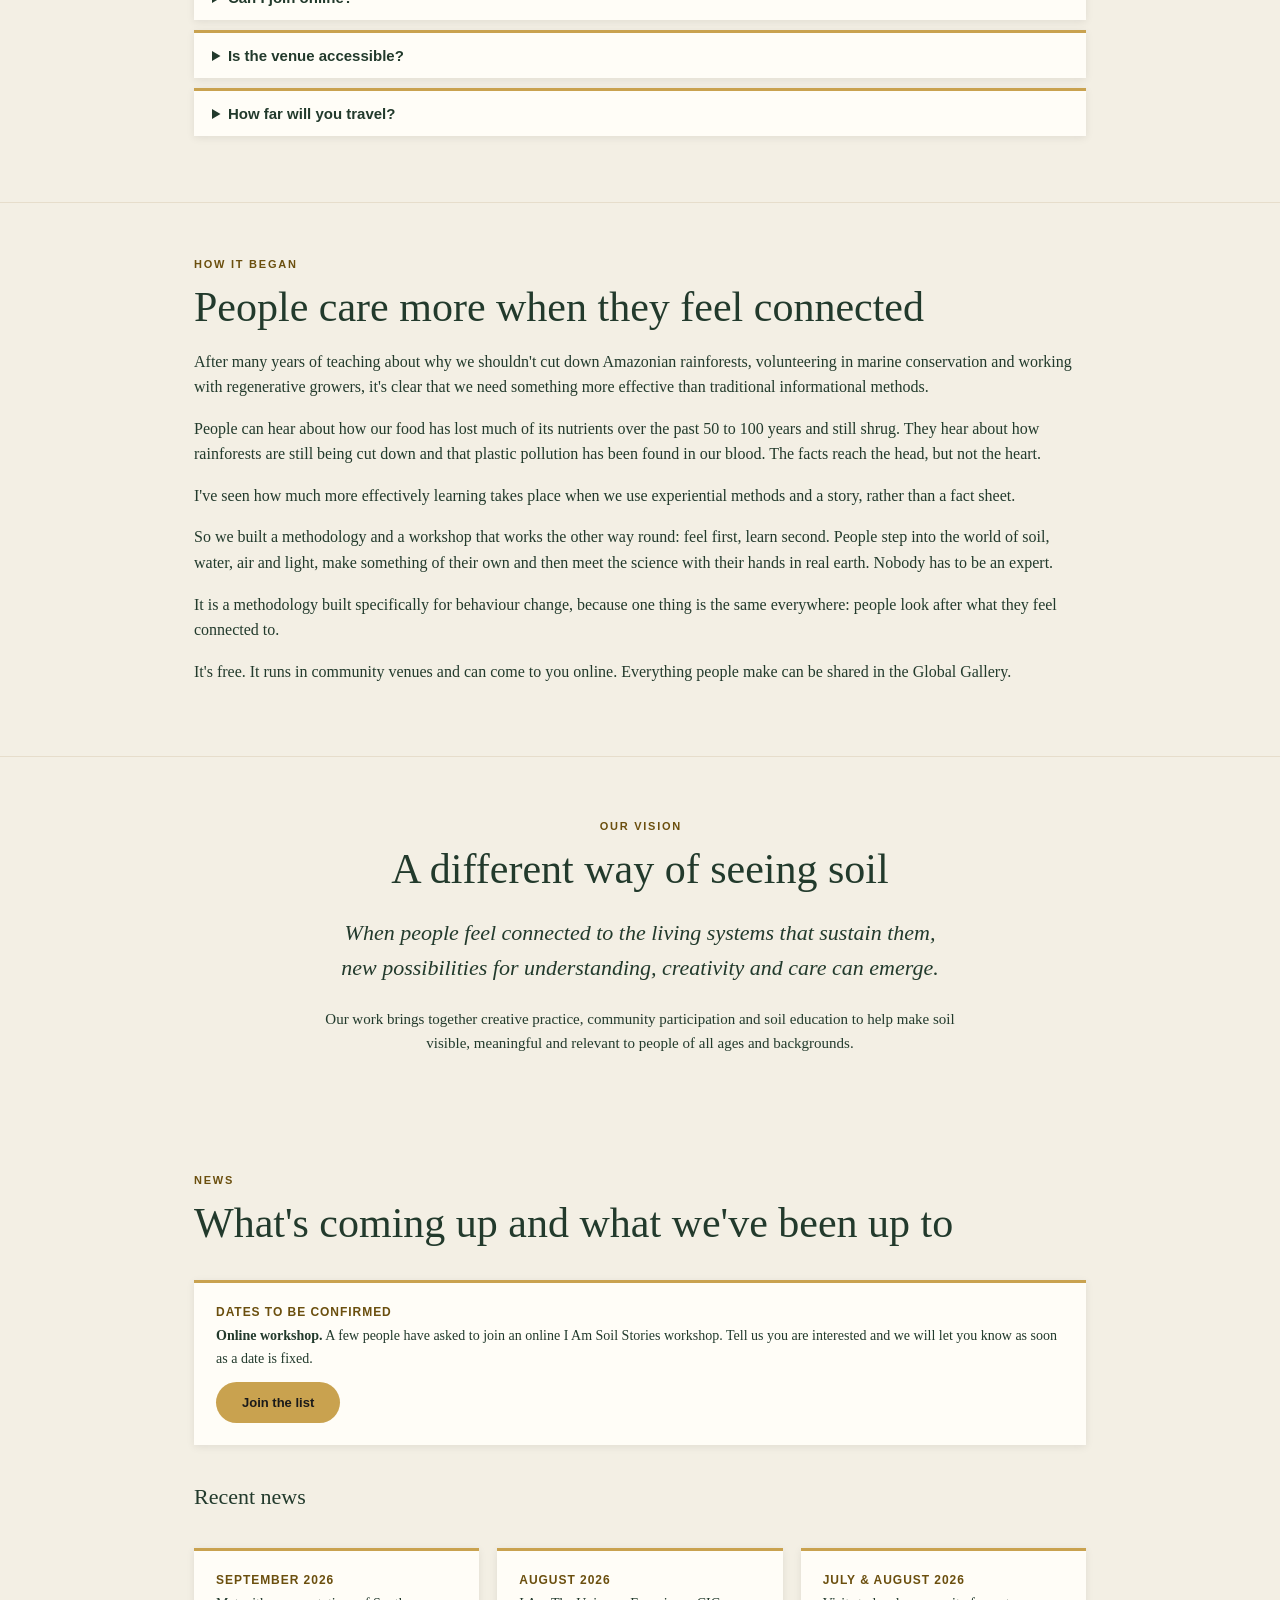
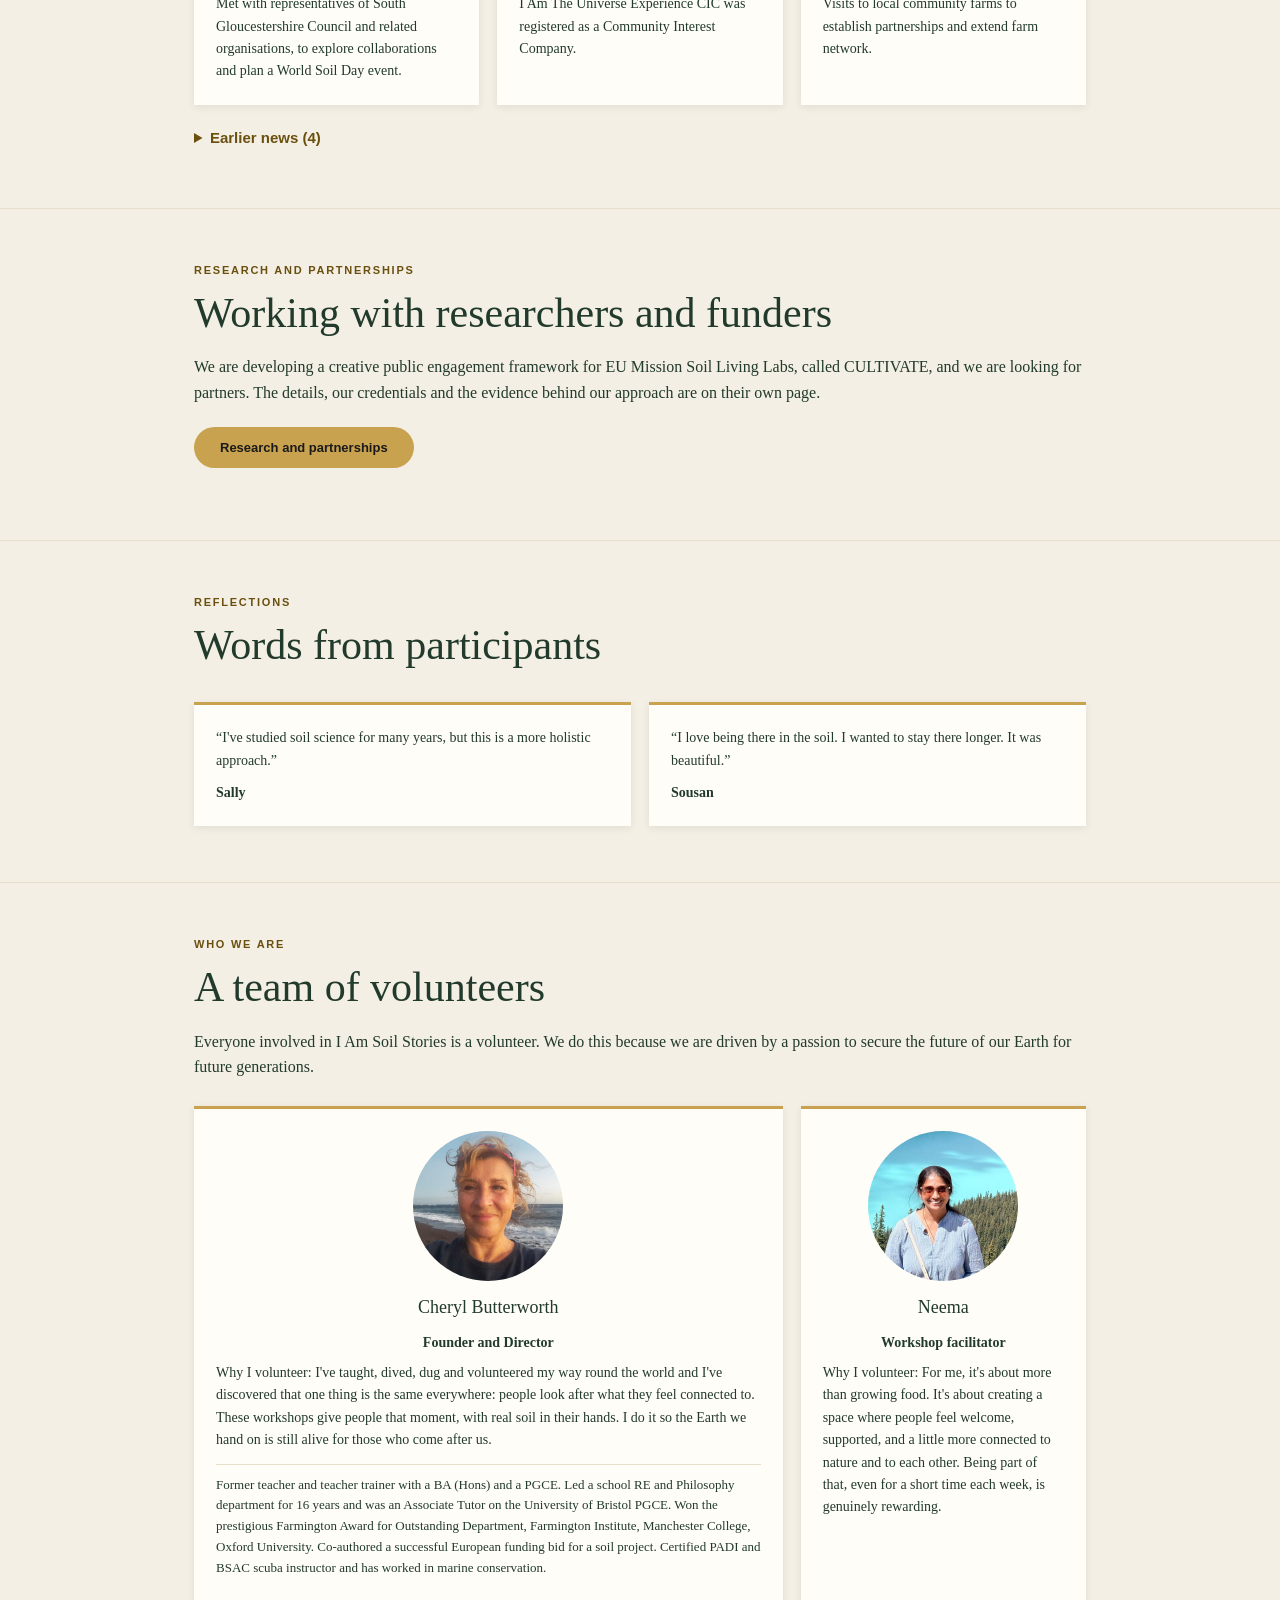
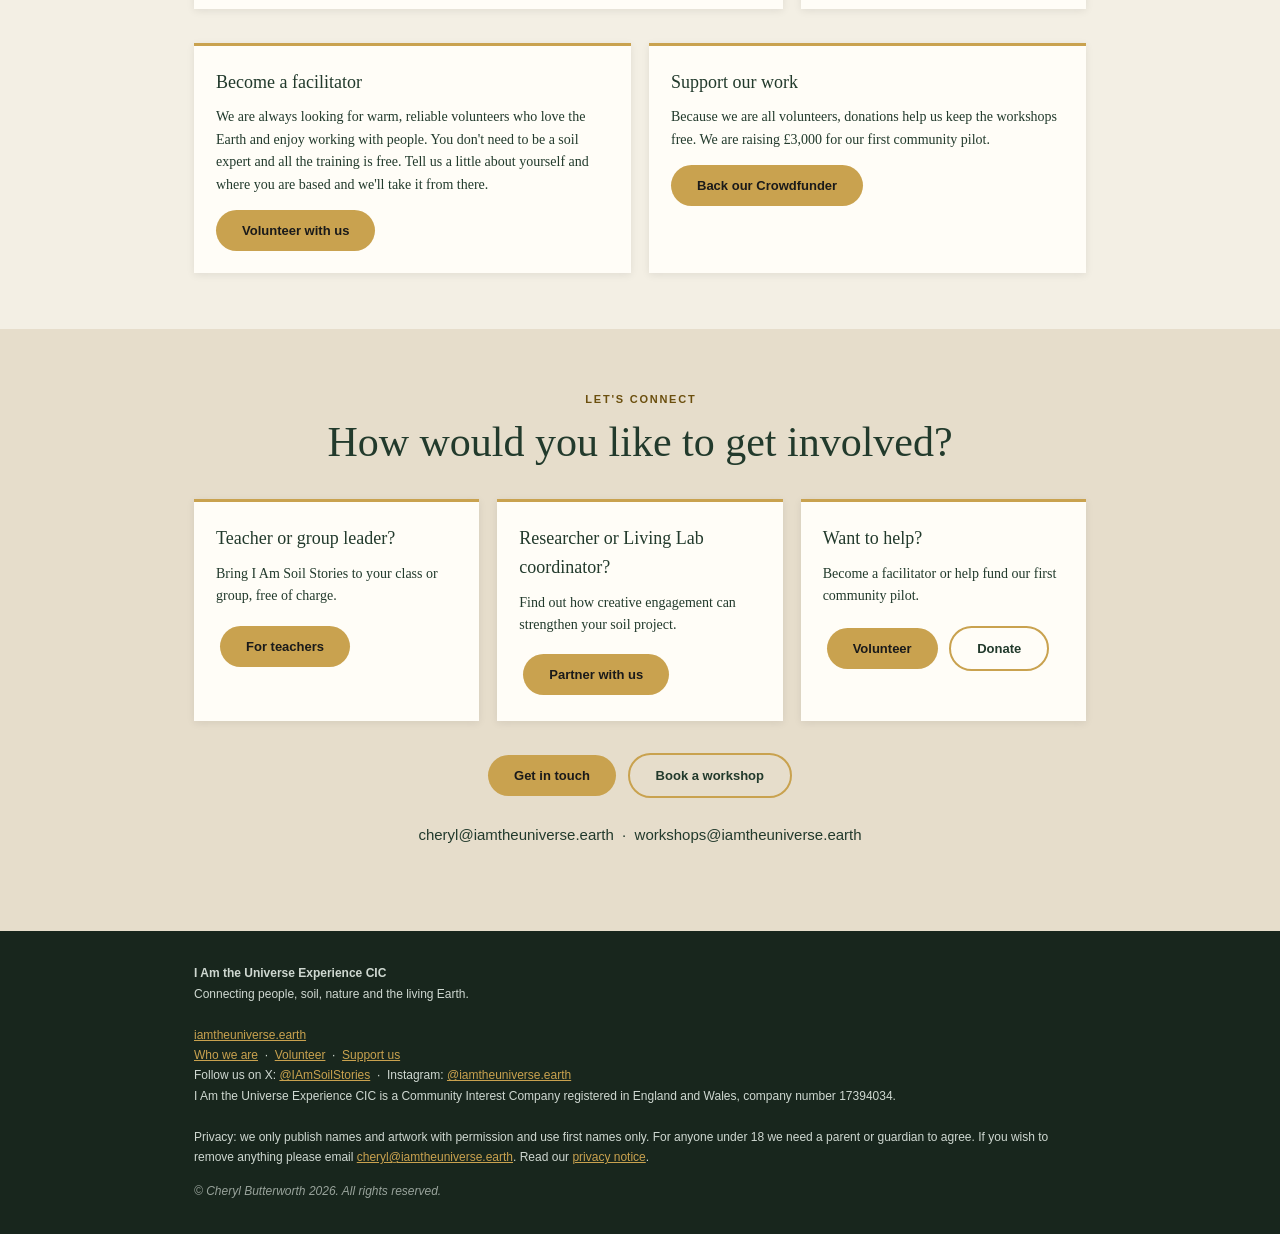
==== commit 16ccb9b4: "Update index.html" ====
--- a/index.html
+++ b/index.html
@@ -146,7 +146,7 @@
 <div class="card"><h3>Connection</h3><p>We create opportunities for people to explore their relationship with soil, nature and one another through shared experiences and storytelling.</p></div>
 </div></div></section>
 
-<section class="photos"><div class="w"><div class="strip"><figure><img src="images/home-1.jpg" width="480" height="480" alt="A handful of dark, crumbly healthy soil held in an open hand" loading="lazy" onerror="this.parentNode.remove();chk()"></figure><figure><img src="images/home-2.jpg" width="480" height="480" alt="Art work made from soil and petals in the shape of a heart" loading="lazy" onerror="this.parentNode.remove();chk()"></figure><figure><img src="images/home-3.jpg" width="480" height="480" alt="A group of people sitting together in a grassy circle on a farm" loading="lazy" onerror="this.parentNode.remove();chk()"></figure></div></div></section>
+<section class="photos"><div class="w"><div class="strip"><figure><img src="images/home-1.jpg" width="480" height="400" alt="A handful of dark, crumbly healthy soil held in an open hand" loading="lazy" onerror="this.parentNode.remove();chk()"></figure><figure><img src="images/home-2.jpg" width="480" height="400" alt="Art work made from soil and petals in the shape of a heart" loading="lazy" onerror="this.parentNode.remove();chk()"></figure><figure><img src="images/home-3.jpg" width="480" height="400" alt="A group of people sitting together in a grassy circle on a farm" loading="lazy" onerror="this.parentNode.remove();chk()"></figure></div></div></section>
 
 <section class="story" id="stories"><div class="w">
 <div>
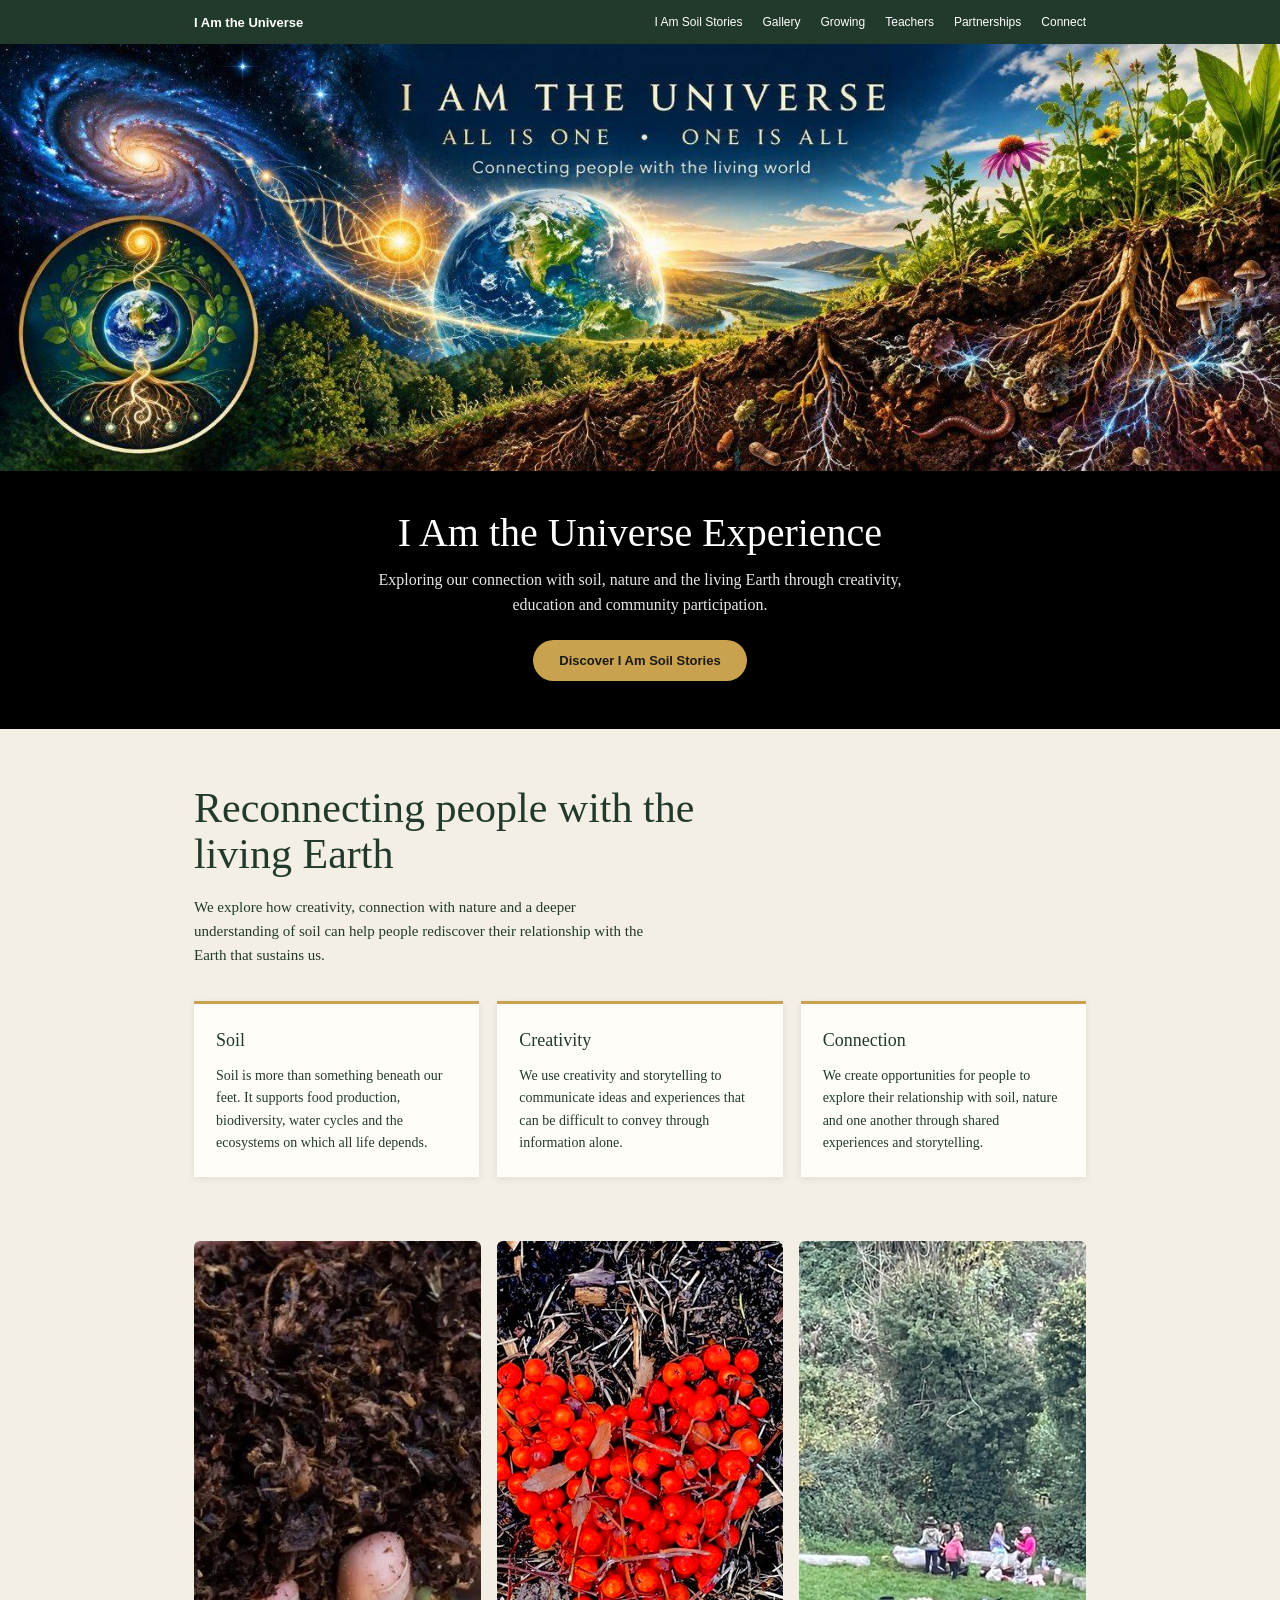
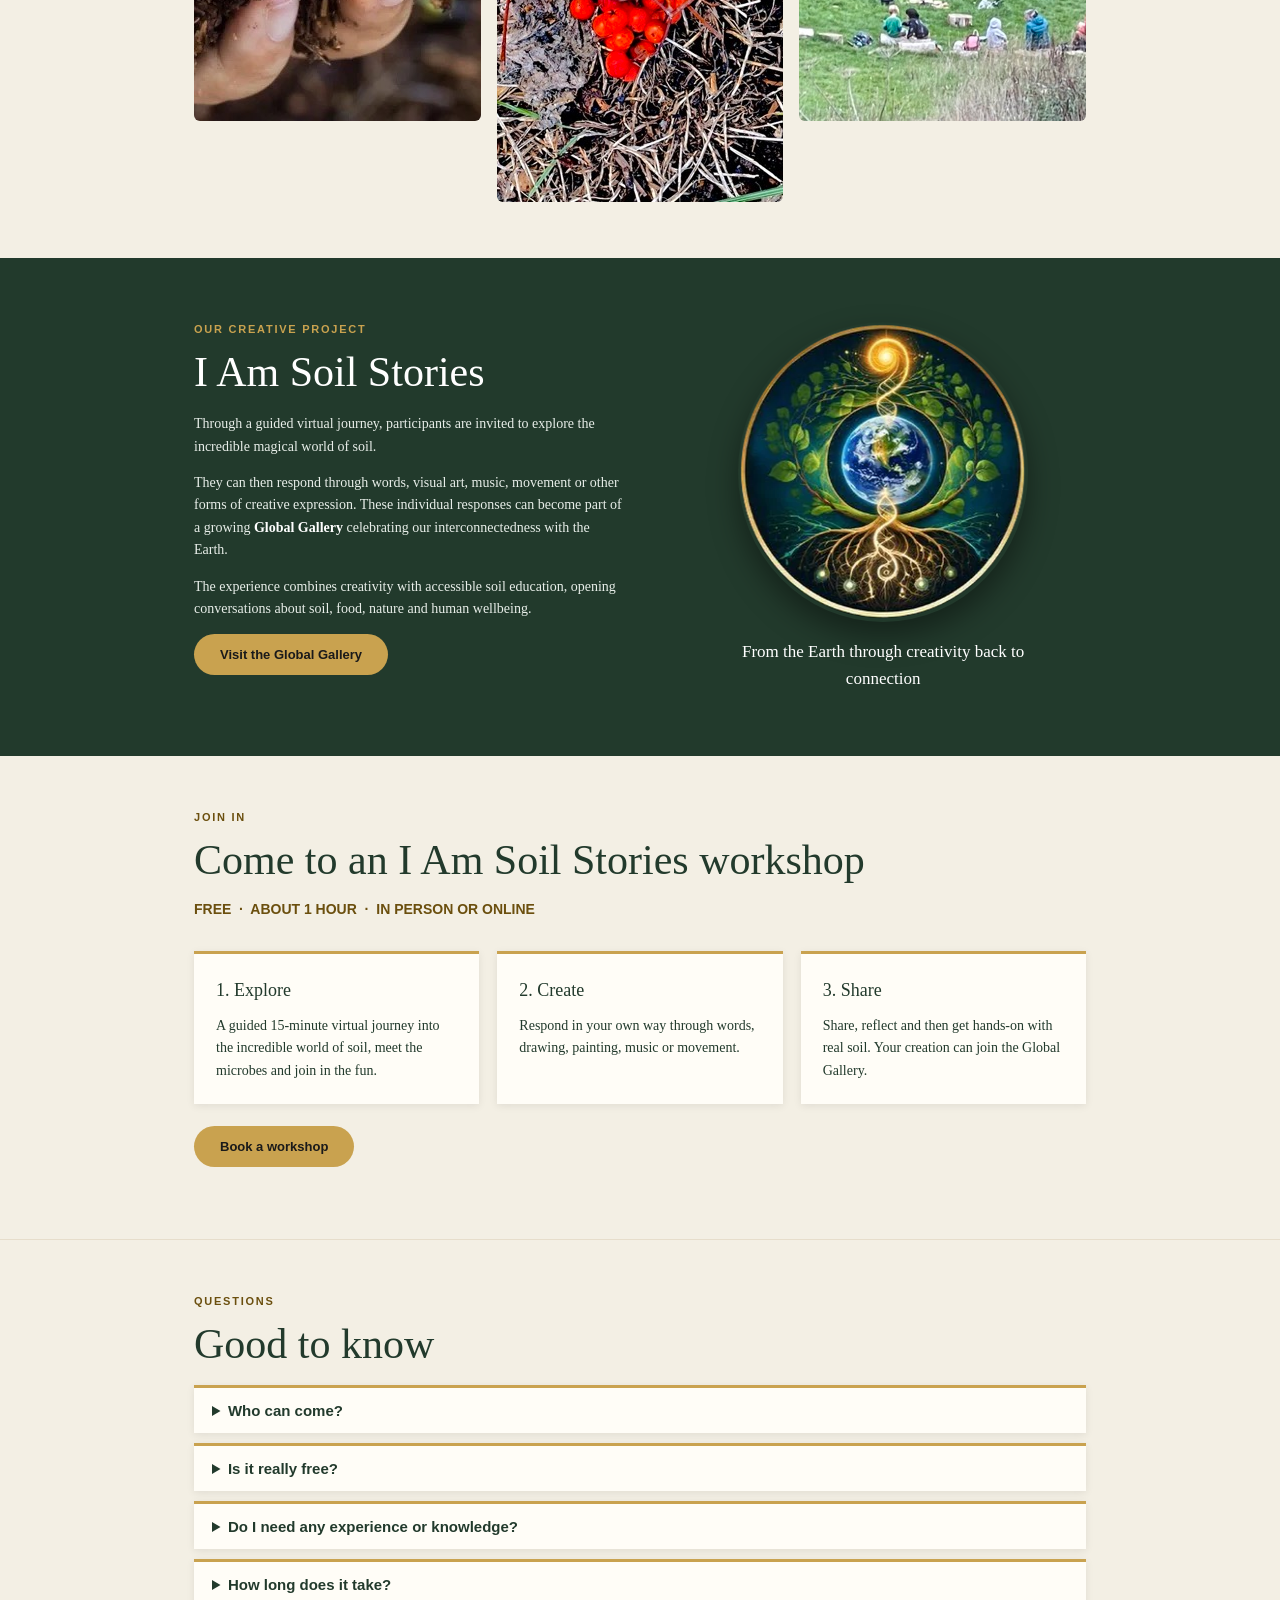
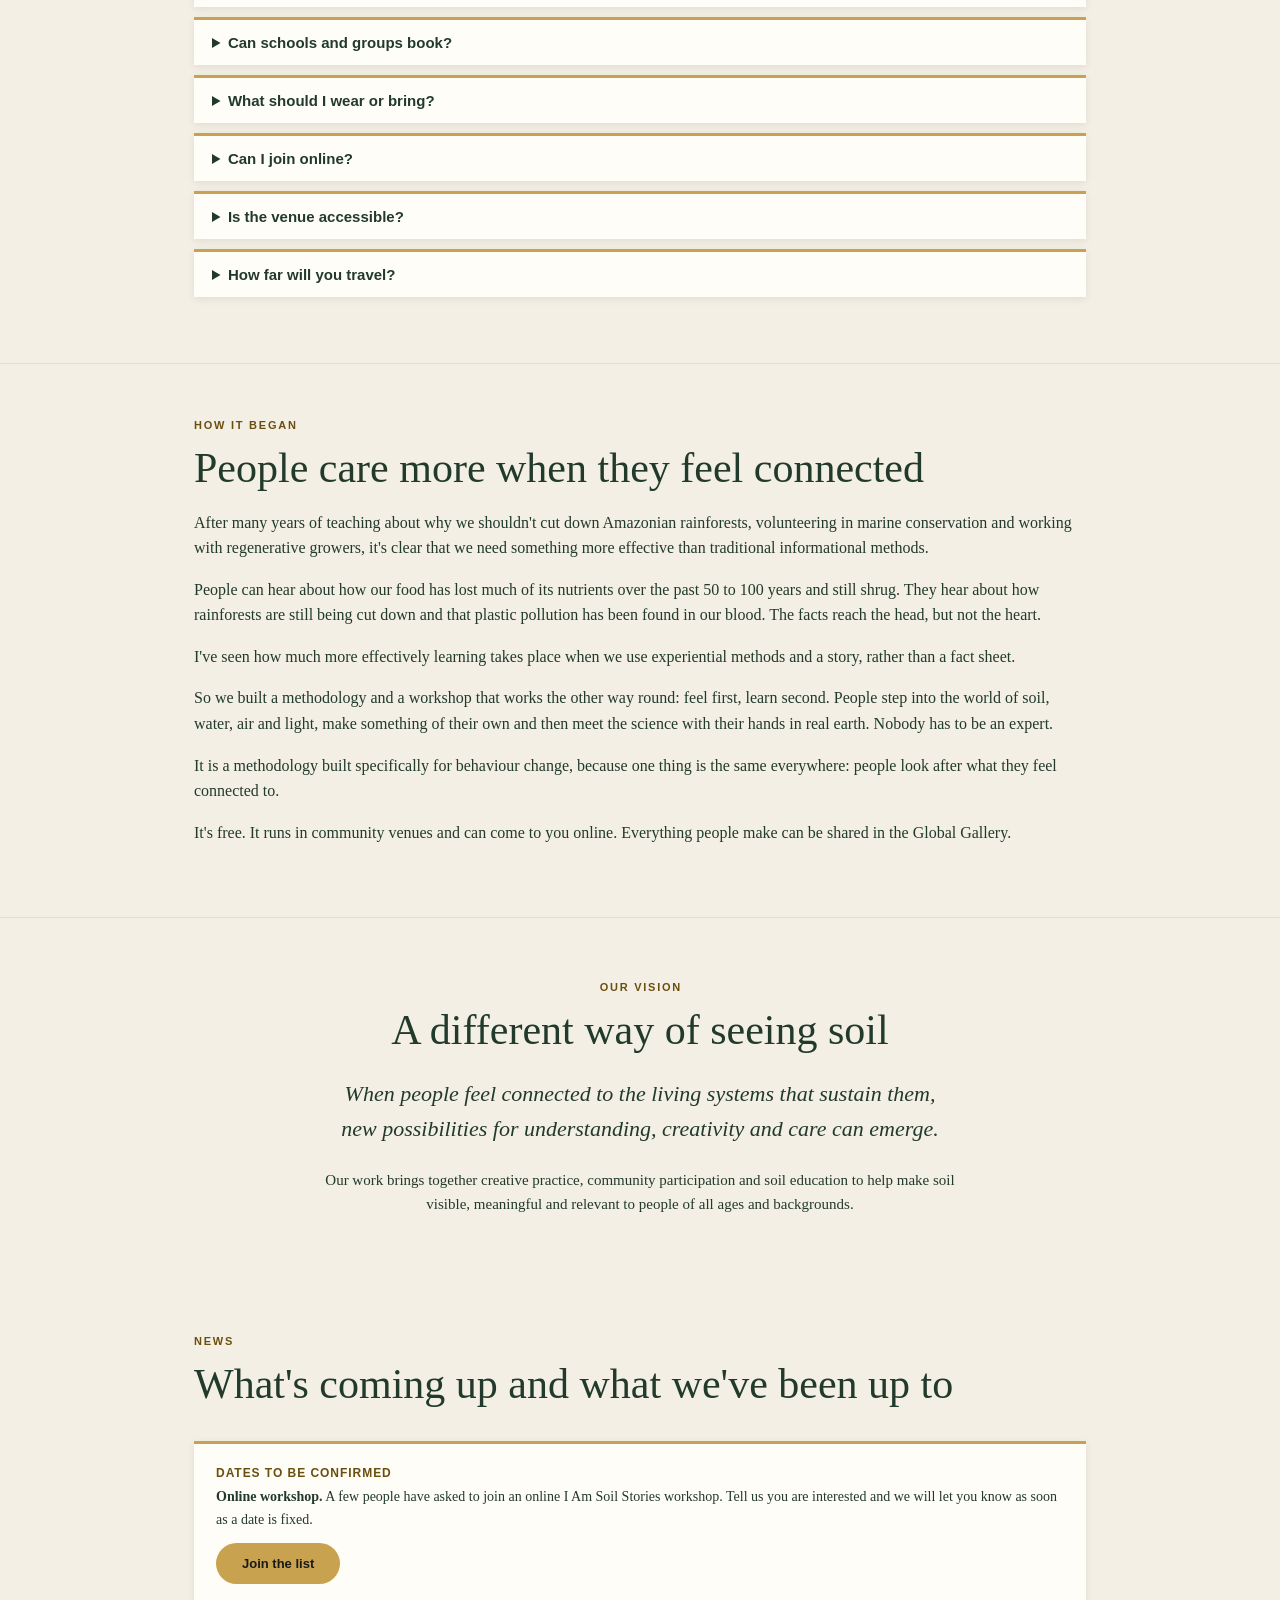
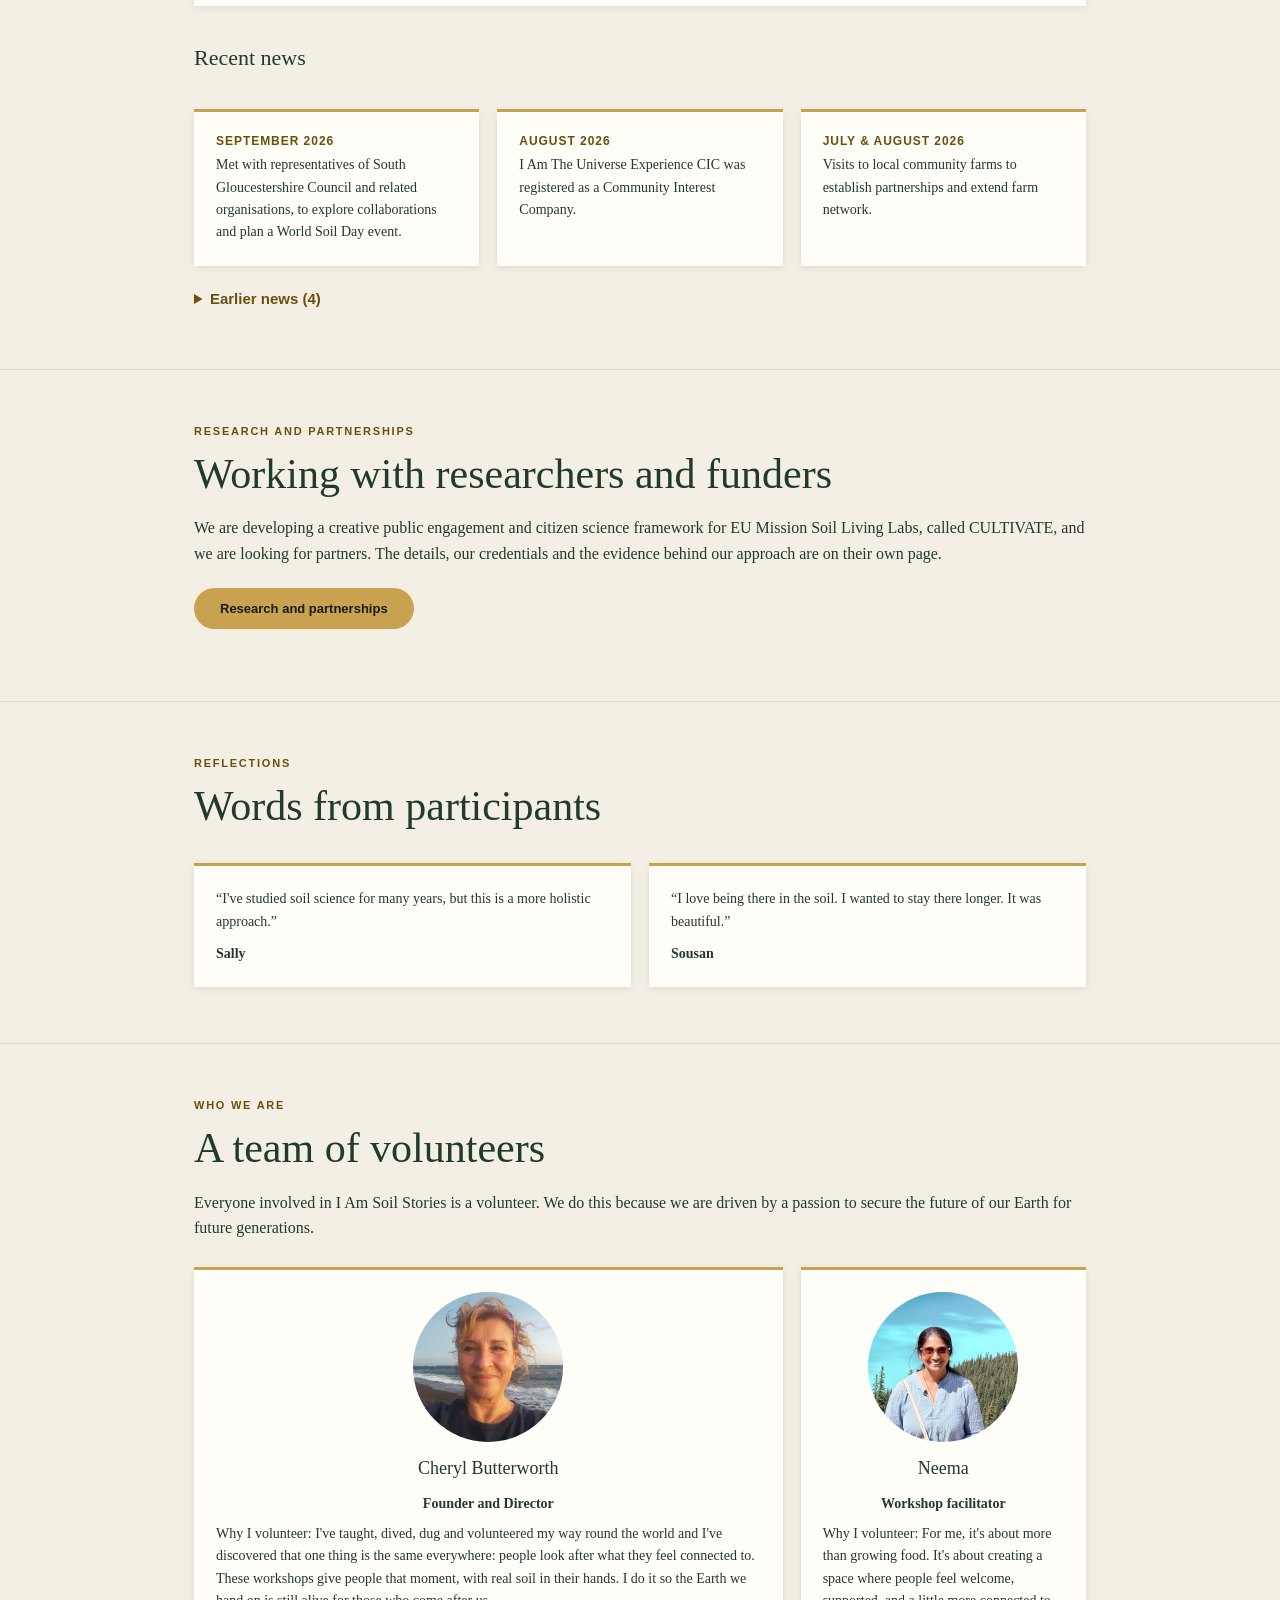
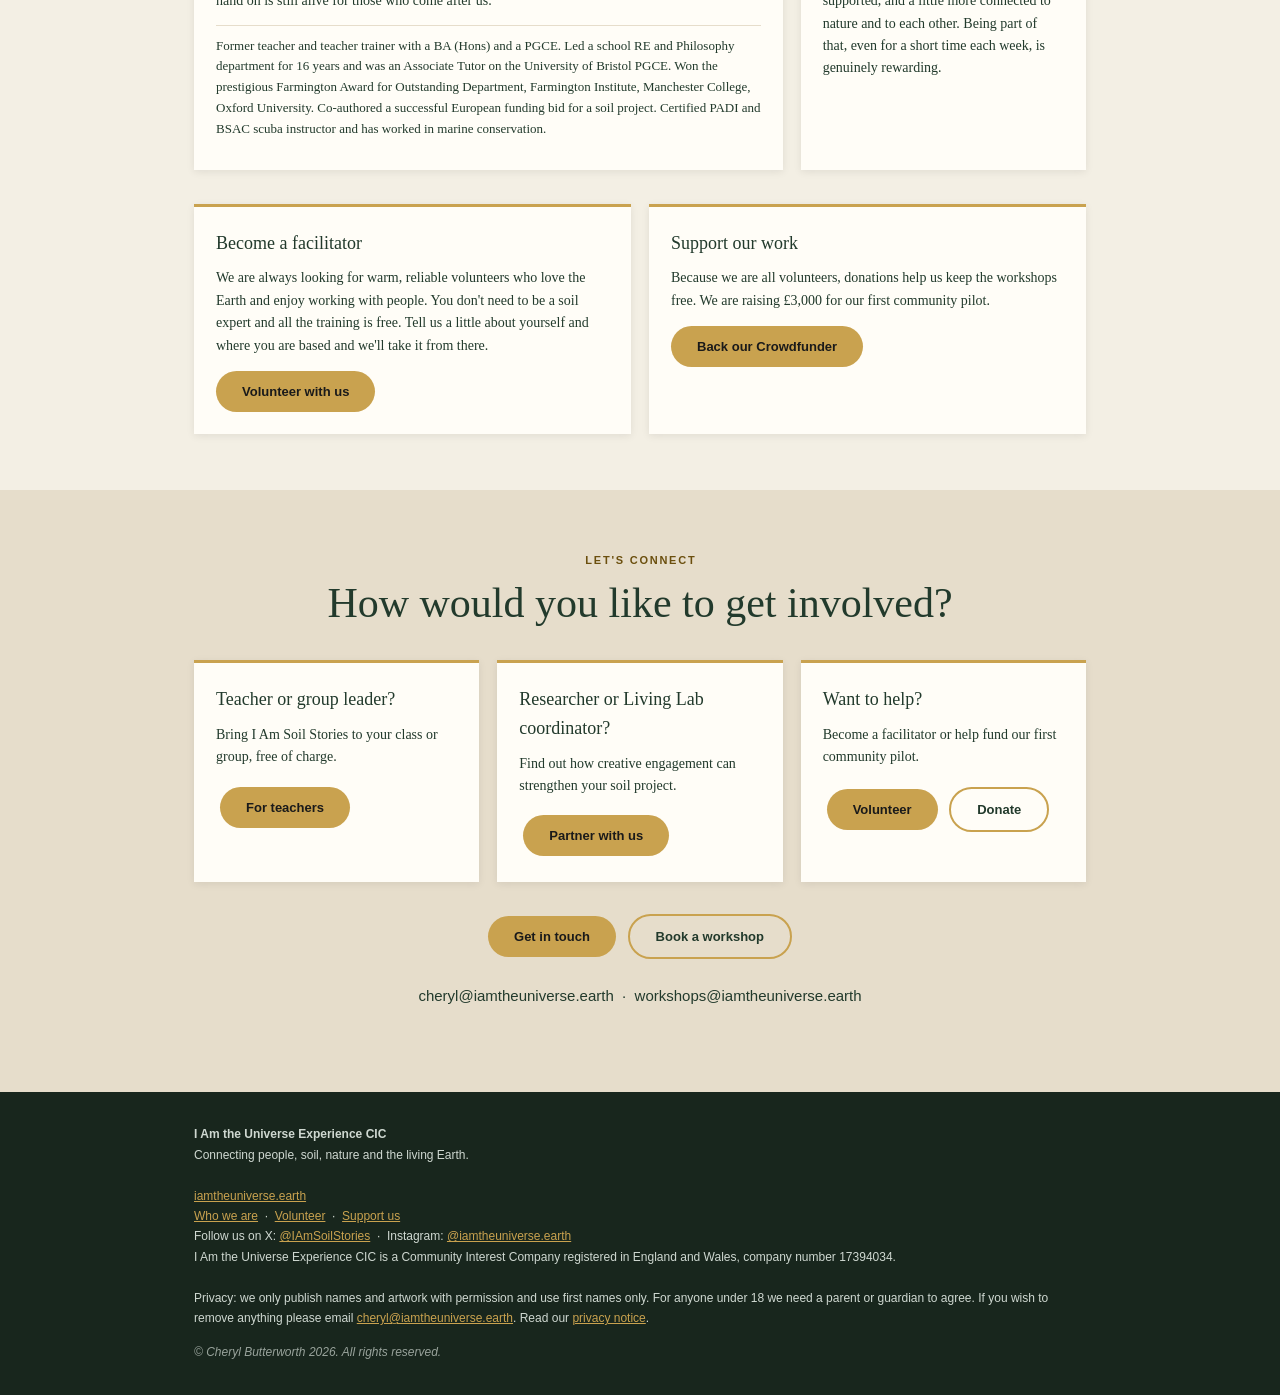
==== commit e002841e: "Update index.html" ====
--- a/index.html
+++ b/index.html
@@ -146,7 +146,7 @@
 <div class="card"><h3>Connection</h3><p>We create opportunities for people to explore their relationship with soil, nature and one another through shared experiences and storytelling.</p></div>
 </div></div></section>
 
-<section class="photos"><div class="w"><div class="strip"><figure><img src="images/home-1.jpg" width="480" height="400" alt="A handful of dark, crumbly healthy soil held in an open hand" loading="lazy" onerror="this.parentNode.remove();chk()"></figure><figure><img src="images/home-2.jpg" width="480" height="400" alt="Art work made from soil and petals in the shape of a heart" loading="lazy" onerror="this.parentNode.remove();chk()"></figure><figure><img src="images/home-3.jpg" width="480" height="400" alt="A group of people sitting together in a grassy circle on a farm" loading="lazy" onerror="this.parentNode.remove();chk()"></figure></div></div></section>
+<section class="photos"><div class="w"><div class="strip"><figure><img src="images/home-1.jpg" width="640" height="480" alt="A handful of dark, crumbly healthy soil held in an open hand" loading="lazy" onerror="this.parentNode.remove();chk()"></figure><figure><img src="images/home-2.jpg" width="640" height="561" alt="Art work made from soil and petals in the shape of a heart" loading="lazy" onerror="this.parentNode.remove();chk()"></figure><figure><img src="images/home-3.jpg" width="640" height="480" alt="A group of people sitting together in a grassy circle on a farm" loading="lazy" onerror="this.parentNode.remove();chk()"></figure></div></div></section>
 
 <section class="story" id="stories"><div class="w">
 <div>
@@ -222,7 +222,7 @@
 <section class="work" id="research"><div class="w">
 <p class="label">Research and partnerships</p>
 <h2>Working with researchers and funders</h2>
-<p>We are developing a creative public engagement framework for EU Mission Soil Living Labs, called CULTIVATE, and we are looking for partners. The details, our credentials and the evidence behind our approach are on their own page.</p>
+<p>We are developing a creative public engagement and citizen science framework for EU Mission Soil Living Labs, called CULTIVATE, and we are looking for partners. The details, our credentials and the evidence behind our approach are on their own page.</p>
 <p style="margin-top:22px"><a class="btn" href="partnerships.html">Research and partnerships</a></p>
 </div></section>
 
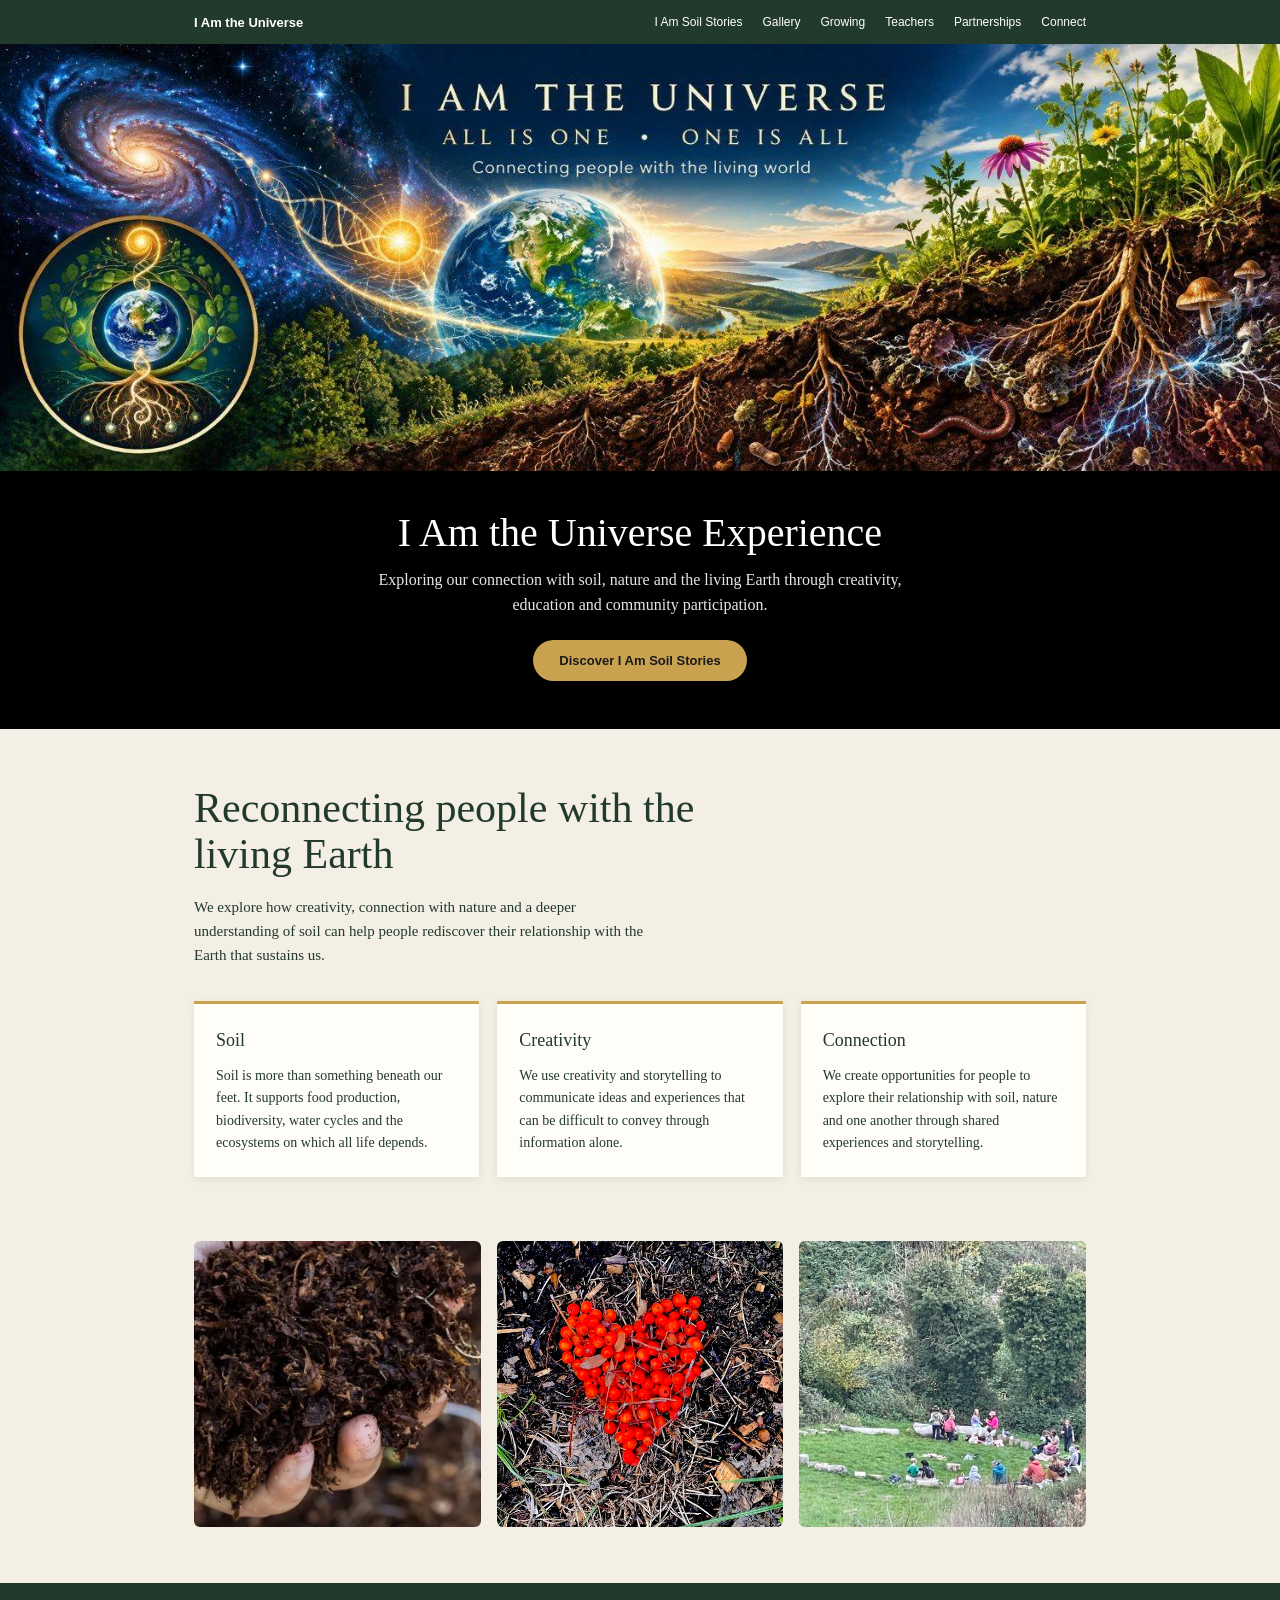
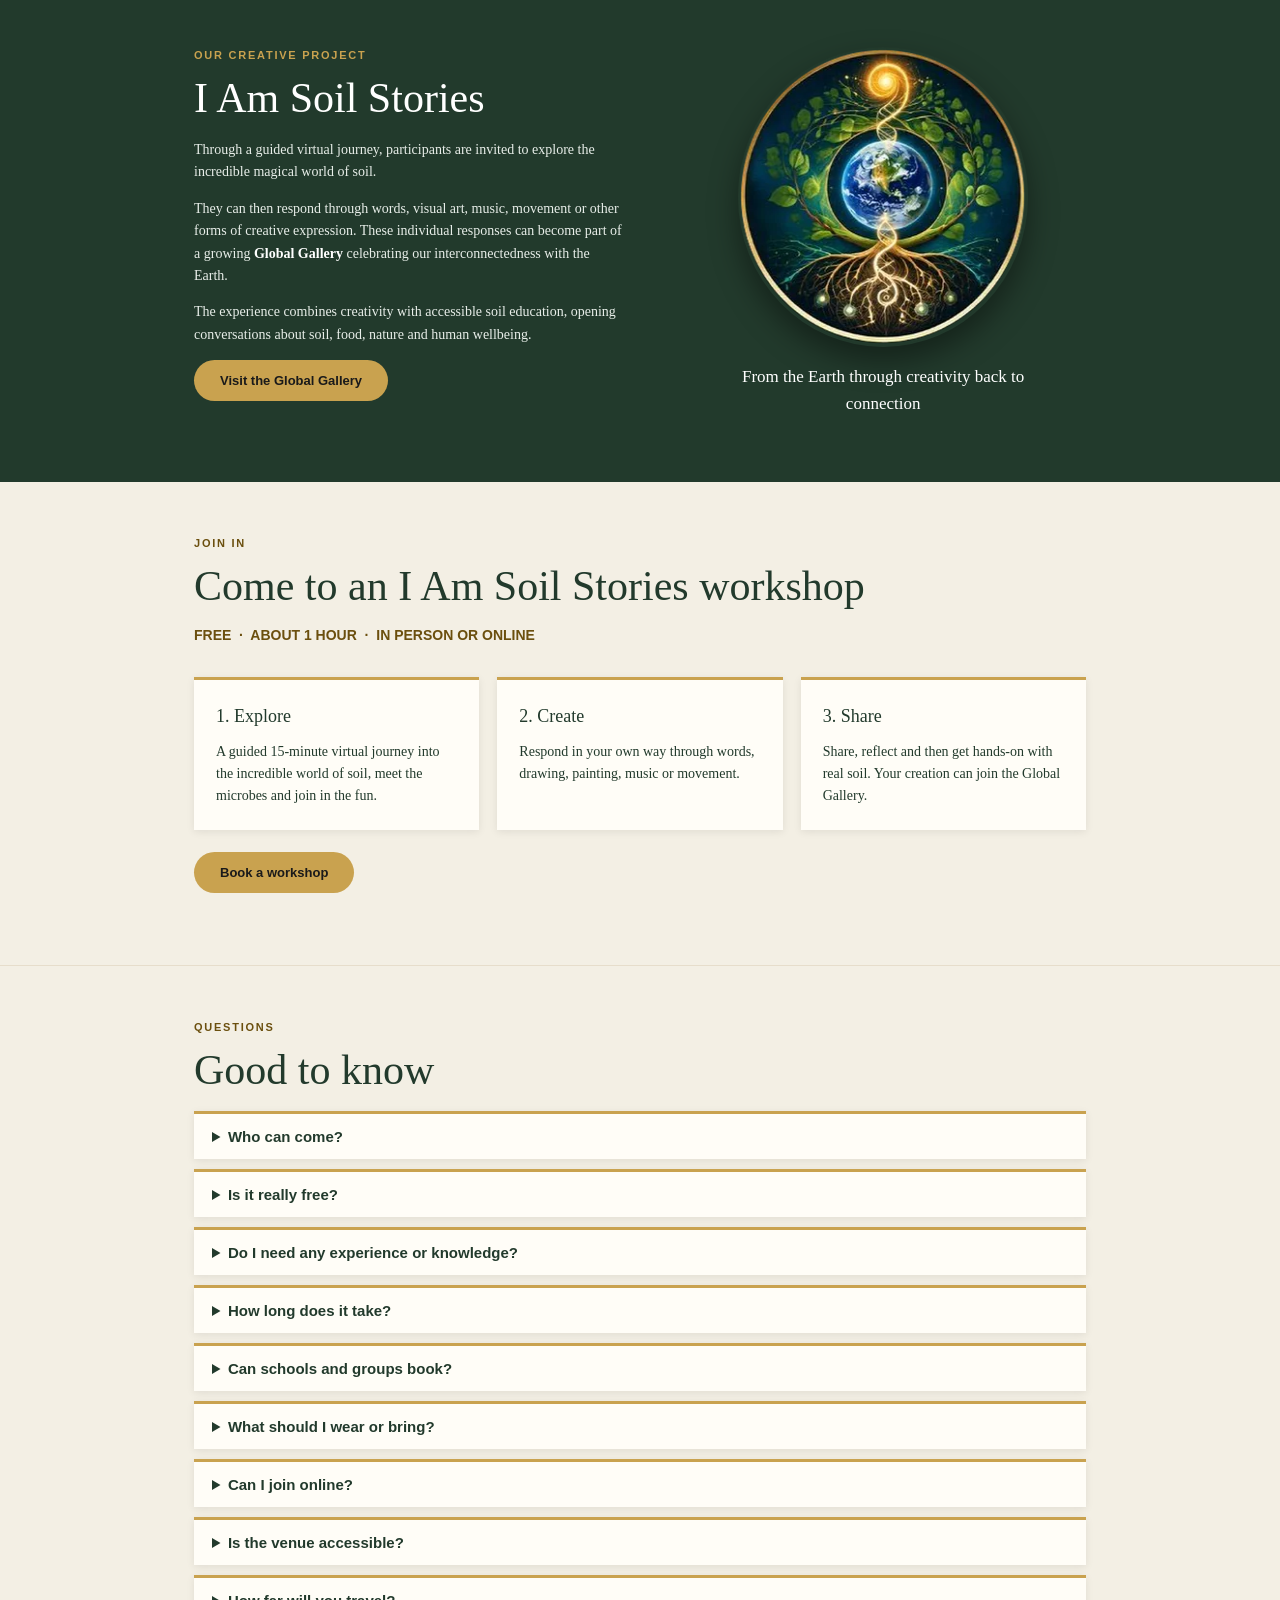
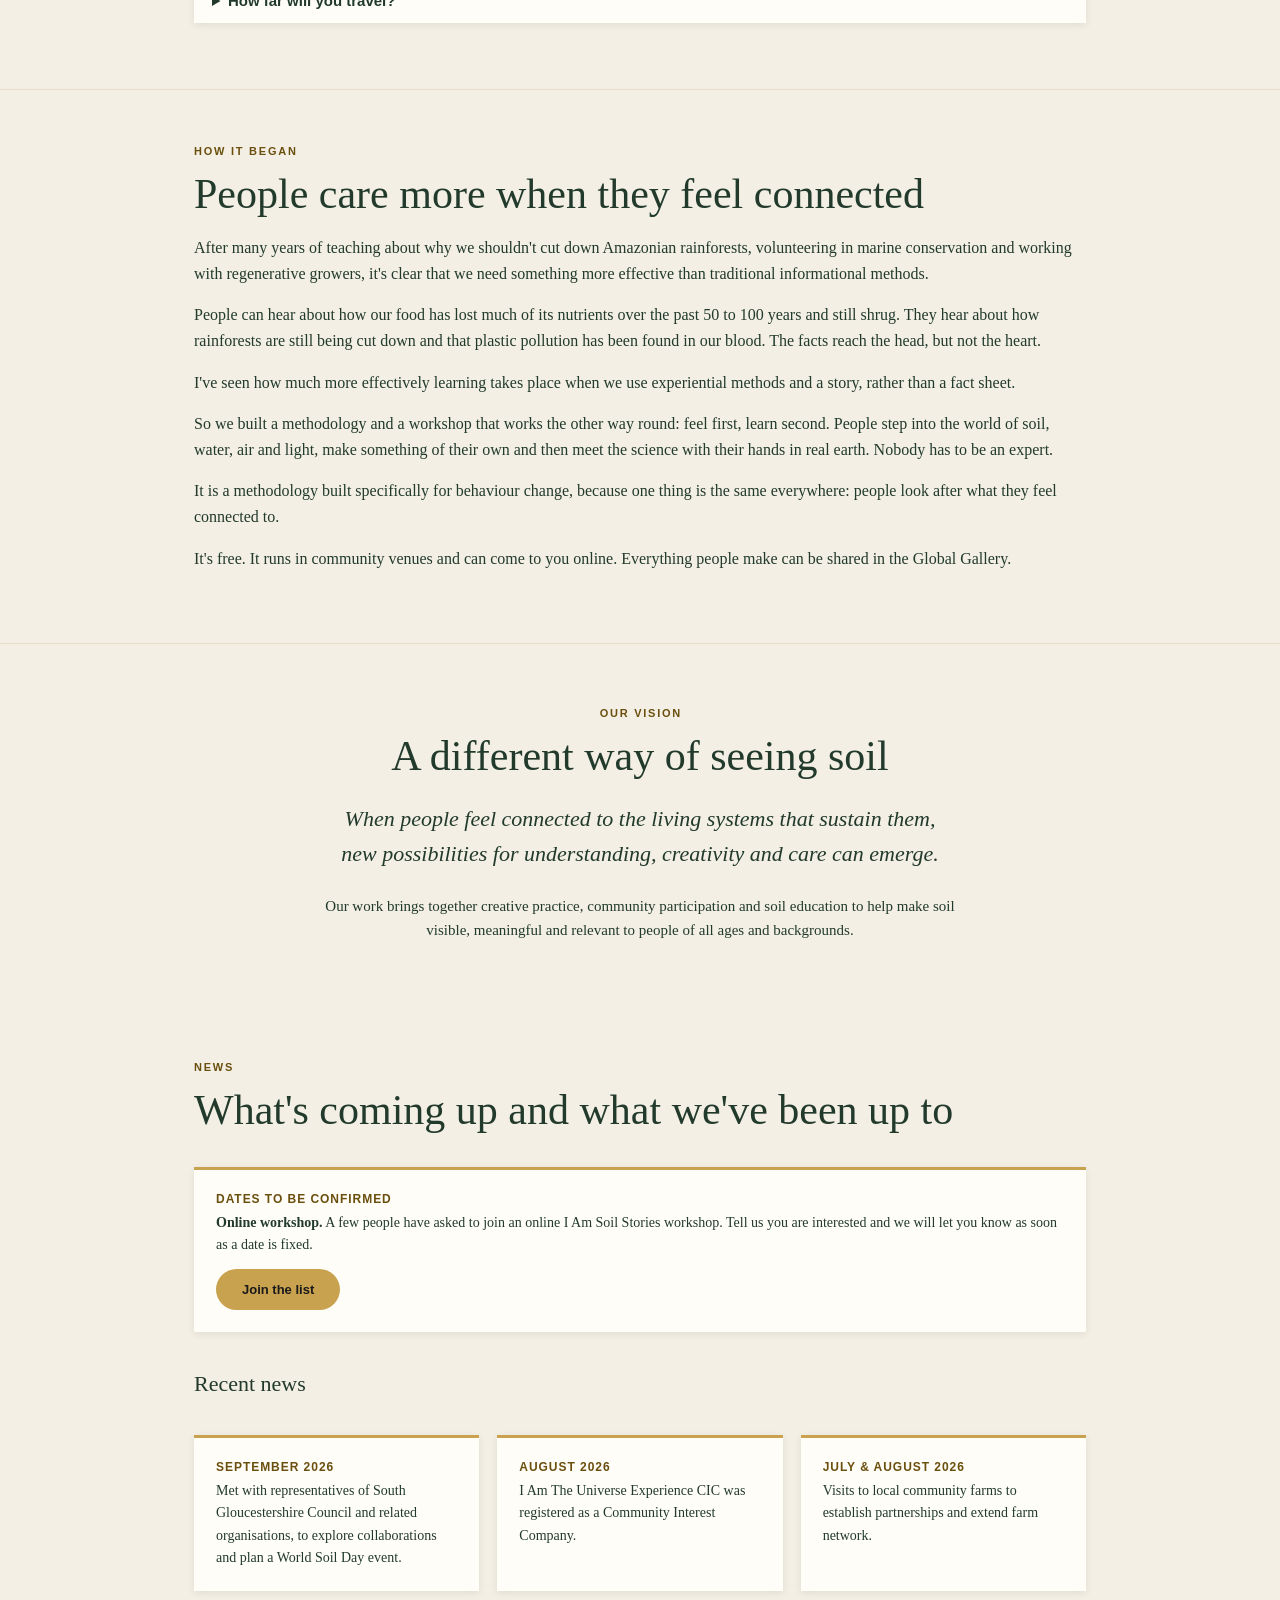
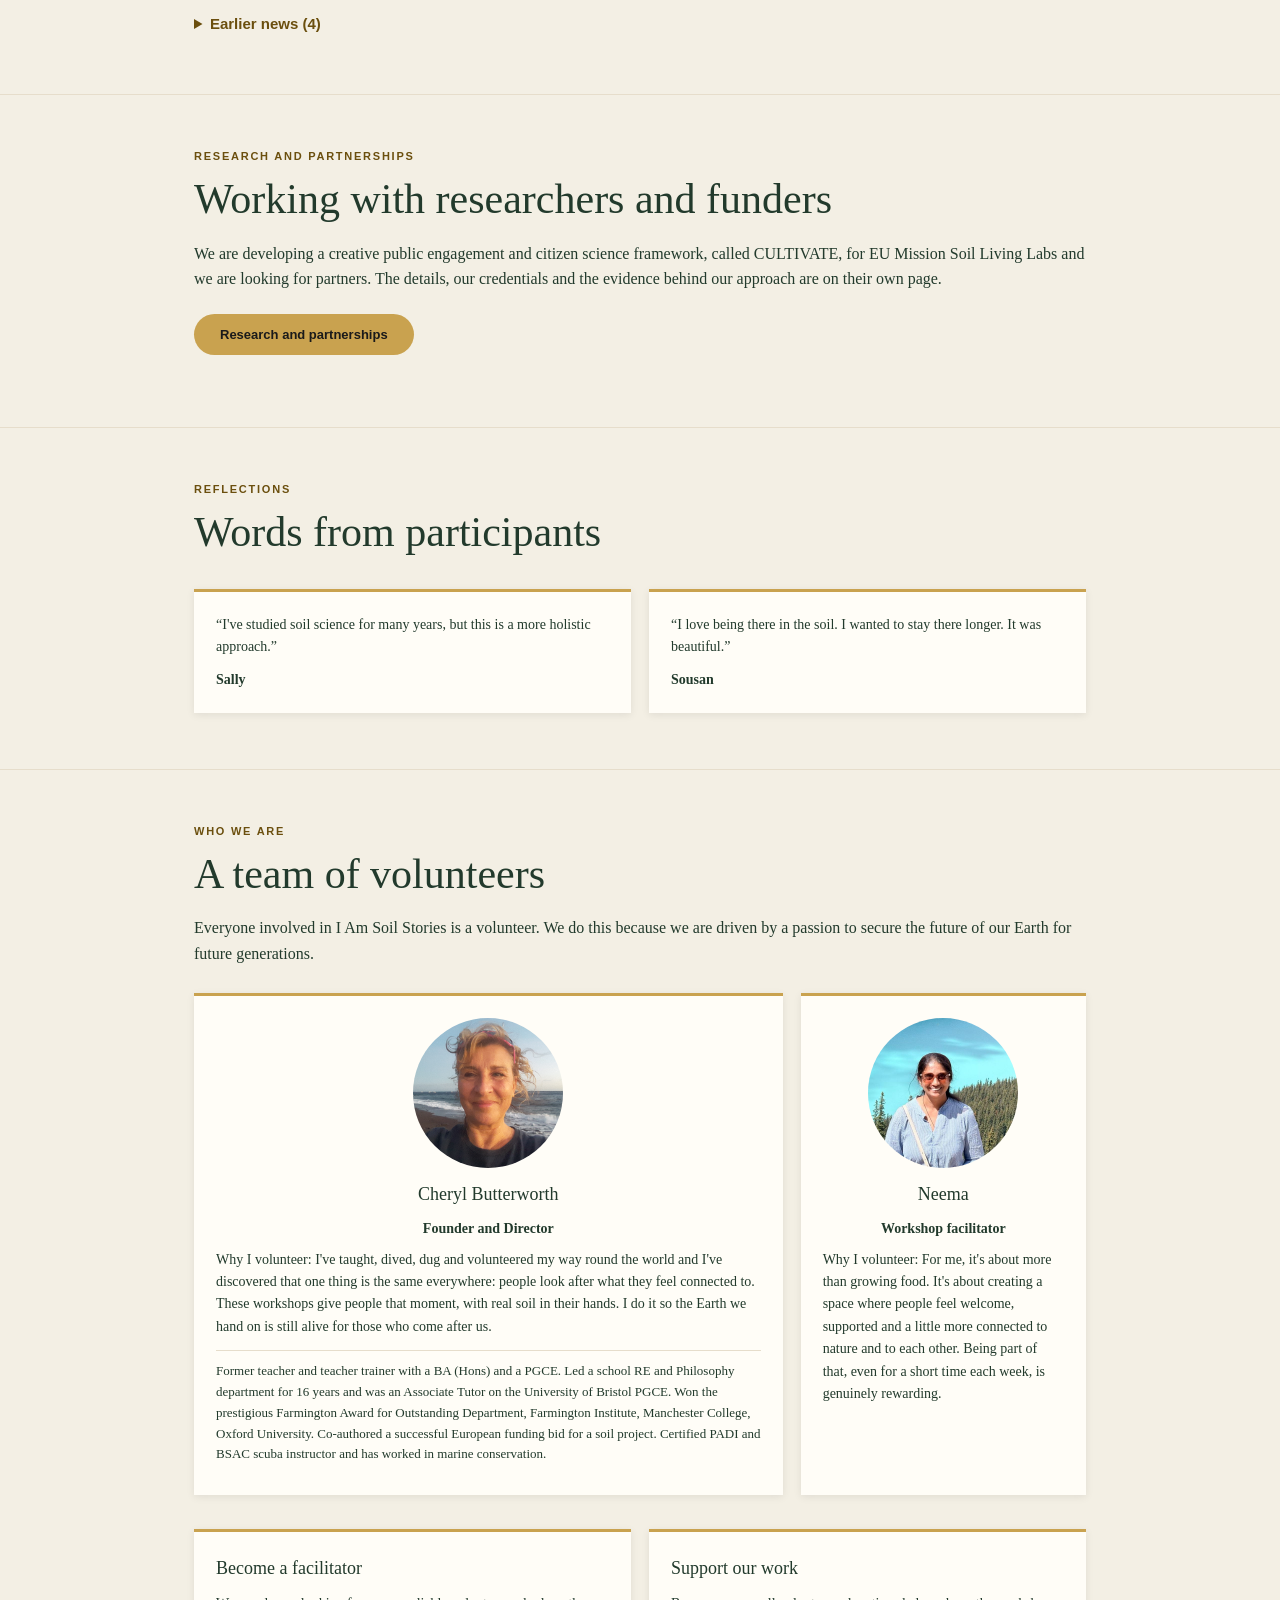
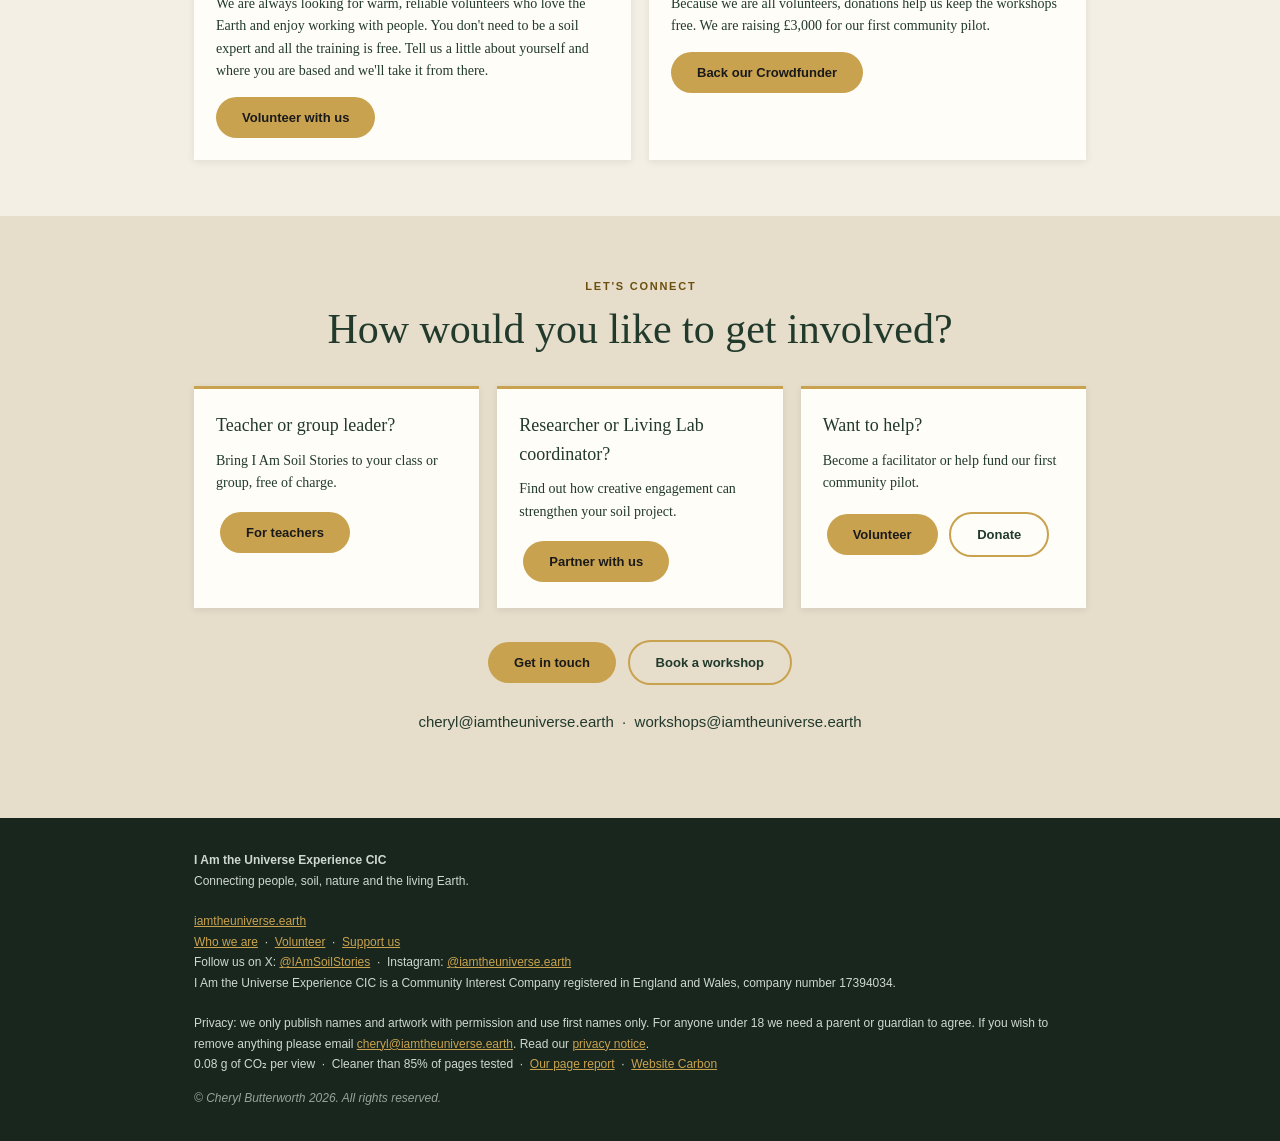
==== commit 1b04e24b: "Update index.html" ====
--- a/index.html
+++ b/index.html
@@ -1,3 +1,4 @@
+
 
 
 
@@ -66,7 +67,8 @@
 .photos{padding:0 0 56px}
 .strip{display:grid;grid-template-columns:repeat(auto-fit,minmax(260px,1fr));gap:16px}
 .strip figure{margin:0}
-.strip img{width:100%;aspect-ratio:4/3;object-fit:cover;display:block;border-radius:6px}
+/* HOME PHOTOS ARE SQUARE: please leave the next line exactly as it is */
+.strip img{width:100%;height:auto;aspect-ratio:1/1;object-fit:cover;display:block;border-radius:6px}
 .banner img{width:100%;height:auto;display:block}
 .lead{background:#000;color:#fff;text-align:center;padding:40px 0 48px}
 .lead h1{font-size:clamp(28px,6vw,40px);margin:0 0 12px}
@@ -146,7 +148,7 @@
 <div class="card"><h3>Connection</h3><p>We create opportunities for people to explore their relationship with soil, nature and one another through shared experiences and storytelling.</p></div>
 </div></div></section>
 
-<section class="photos"><div class="w"><div class="strip"><figure><img src="images/home-1.jpg" width="640" height="480" alt="A handful of dark, crumbly healthy soil held in an open hand" loading="lazy" onerror="this.parentNode.remove();chk()"></figure><figure><img src="images/home-2.jpg" width="640" height="561" alt="Art work made from soil and petals in the shape of a heart" loading="lazy" onerror="this.parentNode.remove();chk()"></figure><figure><img src="images/home-3.jpg" width="640" height="480" alt="A group of people sitting together in a grassy circle on a farm" loading="lazy" onerror="this.parentNode.remove();chk()"></figure></div></div></section>
+<section class="photos"><div class="w"><div class="strip"><figure><img src="images/home-1.jpg" width="480" height="480" alt="A handful of dark, crumbly healthy soil held in an open hand" loading="lazy" onerror="this.parentNode.remove();chk()"></figure><figure><img src="images/home-2.jpg" width="480" height="480" alt="Art work made from soil and petals in the shape of a heart" loading="lazy" onerror="this.parentNode.remove();chk()"></figure><figure><img src="images/home-3.jpg" width="480" height="480" alt="A group of people sitting together in a grassy circle on a farm" loading="lazy" onerror="this.parentNode.remove();chk()"></figure></div></div></section>
 
 <section class="story" id="stories"><div class="w">
 <div>
@@ -180,7 +182,7 @@
 <details><summary>Is it really free?</summary><p>Yes. Everyone who runs the workshops is a volunteer.</p></details>
 <details><summary>Do I need any experience or knowledge?</summary><p>No. No previous knowledge or experience is needed.</p></details>
 <details><summary>How long does it take?</summary><p>About 1 hour, but we can offer more fascinating activities and experiments to extend the fun and learning.</p></details>
-<details><summary>Can schools and groups book?</summary><p>Yes. Schools, community groups, farms and workplaces are all welcome, and it is free for everyone. Email <a href="mailto:workshops@iamtheuniverse.earth">workshops@iamtheuniverse.earth</a> and we'll find a date that suits you.</p></details>
+<details><summary>Can schools and groups book?</summary><p>Yes. Schools, community groups, farms and workplaces are all welcome and it is free for everyone. Email <a href="mailto:workshops@iamtheuniverse.earth">workshops@iamtheuniverse.earth</a> and we'll find a date that suits you.</p></details>
 <details><summary>What should I wear or bring?</summary><p>Nothing special. If we are outdoors, dress for the weather.</p></details>
 <details><summary>Can I join online?</summary><p>Yes. Many of our sessions run online.</p></details>
 <details><summary>Is the venue accessible?</summary><p>We aim to use accessible venues, but can't always promise step-free access. Tell us what you need and we'll do our best.</p></details>
@@ -222,7 +224,7 @@
 <section class="work" id="research"><div class="w">
 <p class="label">Research and partnerships</p>
 <h2>Working with researchers and funders</h2>
-<p>We are developing a creative public engagement and citizen science framework for EU Mission Soil Living Labs, called CULTIVATE, and we are looking for partners. The details, our credentials and the evidence behind our approach are on their own page.</p>
+<p>We are developing a creative public engagement and citizen science framework, called CULTIVATE, for EU Mission Soil Living Labs and we are looking for partners. The details, our credentials and the evidence behind our approach are on their own page.</p>
 <p style="margin-top:22px"><a class="btn" href="partnerships.html">Research and partnerships</a></p>
 </div></section>
 
@@ -240,7 +242,7 @@
 <p>Everyone involved in I Am Soil Stories is a volunteer. We do this because we are driven by a passion to secure the future of our Earth for future generations.</p>
 <div class="team-grid">
 <div class="card team wide"><img src="images/team-cheryl.jpg" width="600" height="600" loading="lazy" alt="Cheryl Butterworth smiling on a windswept beach"><h3>Cheryl Butterworth</h3><p><b>Founder and Director</b></p><p>Why I volunteer: I've taught, dived, dug and volunteered my way round the world and I've discovered that one thing is the same everywhere: people look after what they feel connected to. These workshops give people that moment, with real soil in their hands. I do it so the Earth we hand on is still alive for those who come after us.</p><p class="creds">Former teacher and teacher trainer with a BA (Hons) and a PGCE. Led a school RE and Philosophy department for 16 years and was an Associate Tutor on the University of Bristol PGCE. Won the prestigious Farmington Award for Outstanding Department, Farmington Institute, Manchester College, Oxford University. Co-authored a successful European funding bid for a soil project. Certified PADI and BSAC scuba instructor and has worked in marine conservation.</p></div>
-<div class="card team"><img src="images/team-neema.jpg" width="600" height="600" loading="lazy" alt="Neema, workshop facilitator, smiling in front of a turquoise mountain lake"><h3>Neema</h3><p><b>Workshop facilitator</b></p><p>Why I volunteer: For me, it's about more than growing food. It's about creating a space where people feel welcome, supported, and a little more connected to nature and to each other. Being part of that, even for a short time each week, is genuinely rewarding.</p></div>
+<div class="card team"><img src="images/team-neema.jpg" width="600" height="600" loading="lazy" alt="Neema, workshop facilitator, smiling in front of a turquoise mountain lake"><h3>Neema</h3><p><b>Workshop facilitator</b></p><p>Why I volunteer: For me, it's about more than growing food. It's about creating a space where people feel welcome, supported and a little more connected to nature and to each other. Being part of that, even for a short time each week, is genuinely rewarding.</p></div>
 </div>
 <!-- MORE FACILITATOR PROFILES: add one card per person once they have given a photo, their words and permission (Nirma, Chantal, Simone, Belinda, Sarah).
      Copy a card above into the cards box, upload their photo as images/team-NAME.jpg and change the name and words. -->
@@ -269,7 +271,7 @@
 Connecting people, soil, nature and the living Earth.<br><br>
 <a href="https://iamtheuniverse.earth">iamtheuniverse.earth</a><br><a href="#who-we-are">Who we are</a> &nbsp;·&nbsp; <a href="#join-us">Volunteer</a> &nbsp;·&nbsp; <a href="#support-us">Support us</a><br>Follow us on X: <a href="https://x.com/IAmSoilStories">@IAmSoilStories</a> &nbsp;·&nbsp; Instagram: <a href="https://www.instagram.com/iamtheuniverse.earth/">@iamtheuniverse.earth</a><br>
 I Am the Universe Experience CIC is a Community Interest Company registered in England and Wales, company number 17394034.
-<br><br>Privacy: we only publish names and artwork with permission and use first names only. For anyone under 18 we need a parent or guardian to agree. If you wish to remove anything please email <a href="mailto:cheryl@iamtheuniverse.earth">cheryl@iamtheuniverse.earth</a>. Read our <a href="privacy.html">privacy notice</a>.<i>© Cheryl Butterworth 2026. All rights reserved.</i>
+<br><br>Privacy: we only publish names and artwork with permission and use first names only. For anyone under 18 we need a parent or guardian to agree. If you wish to remove anything please email <a href="mailto:cheryl@iamtheuniverse.earth">cheryl@iamtheuniverse.earth</a>. Read our <a href="privacy.html">privacy notice</a>.<br>0.08 g of CO₂ per view &nbsp;·&nbsp; Cleaner than 85% of pages tested &nbsp;·&nbsp; <a href="https://www.websitecarbon.com/website/iamtheuniverse-earth/">Our page report</a> &nbsp;·&nbsp; <a href="https://websitecarbon.com/">Website Carbon</a><i>© Cheryl Butterworth 2026. All rights reserved.</i>
 </div></footer>
 <script>
 (function(){
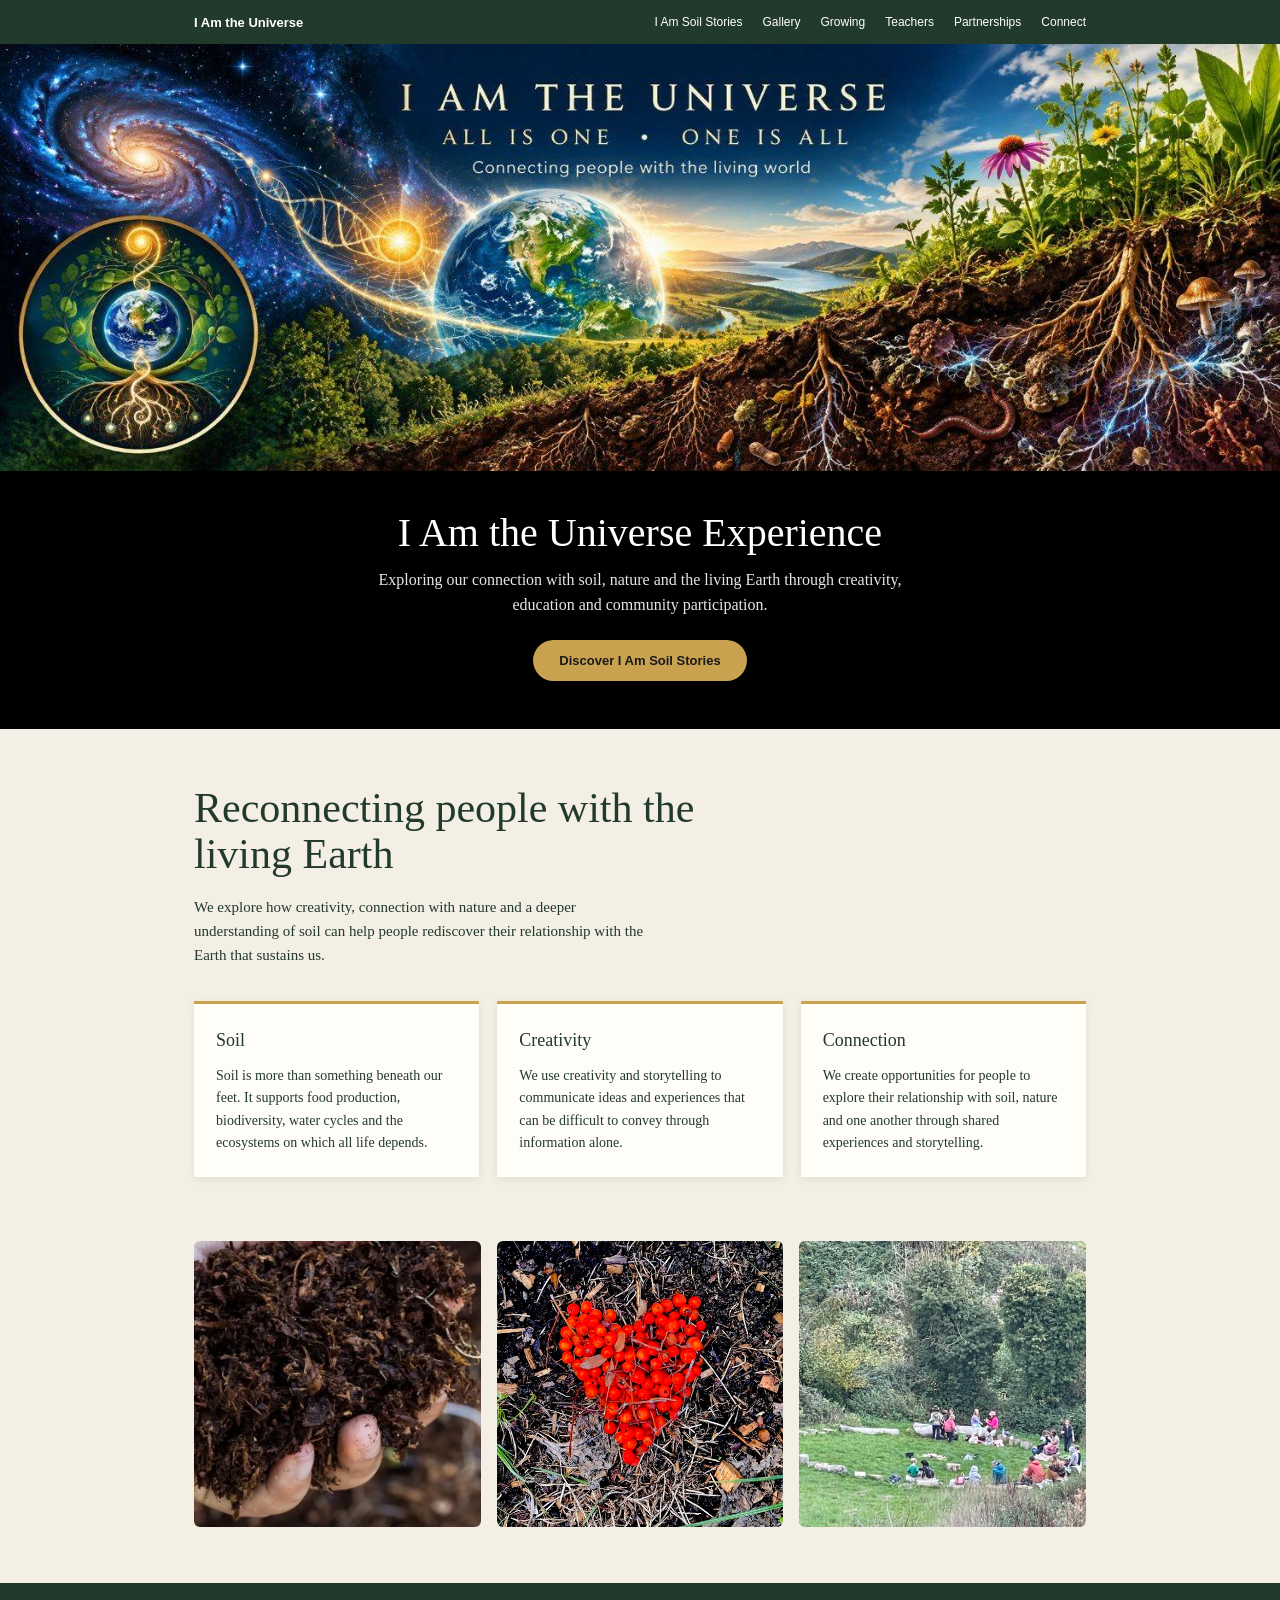
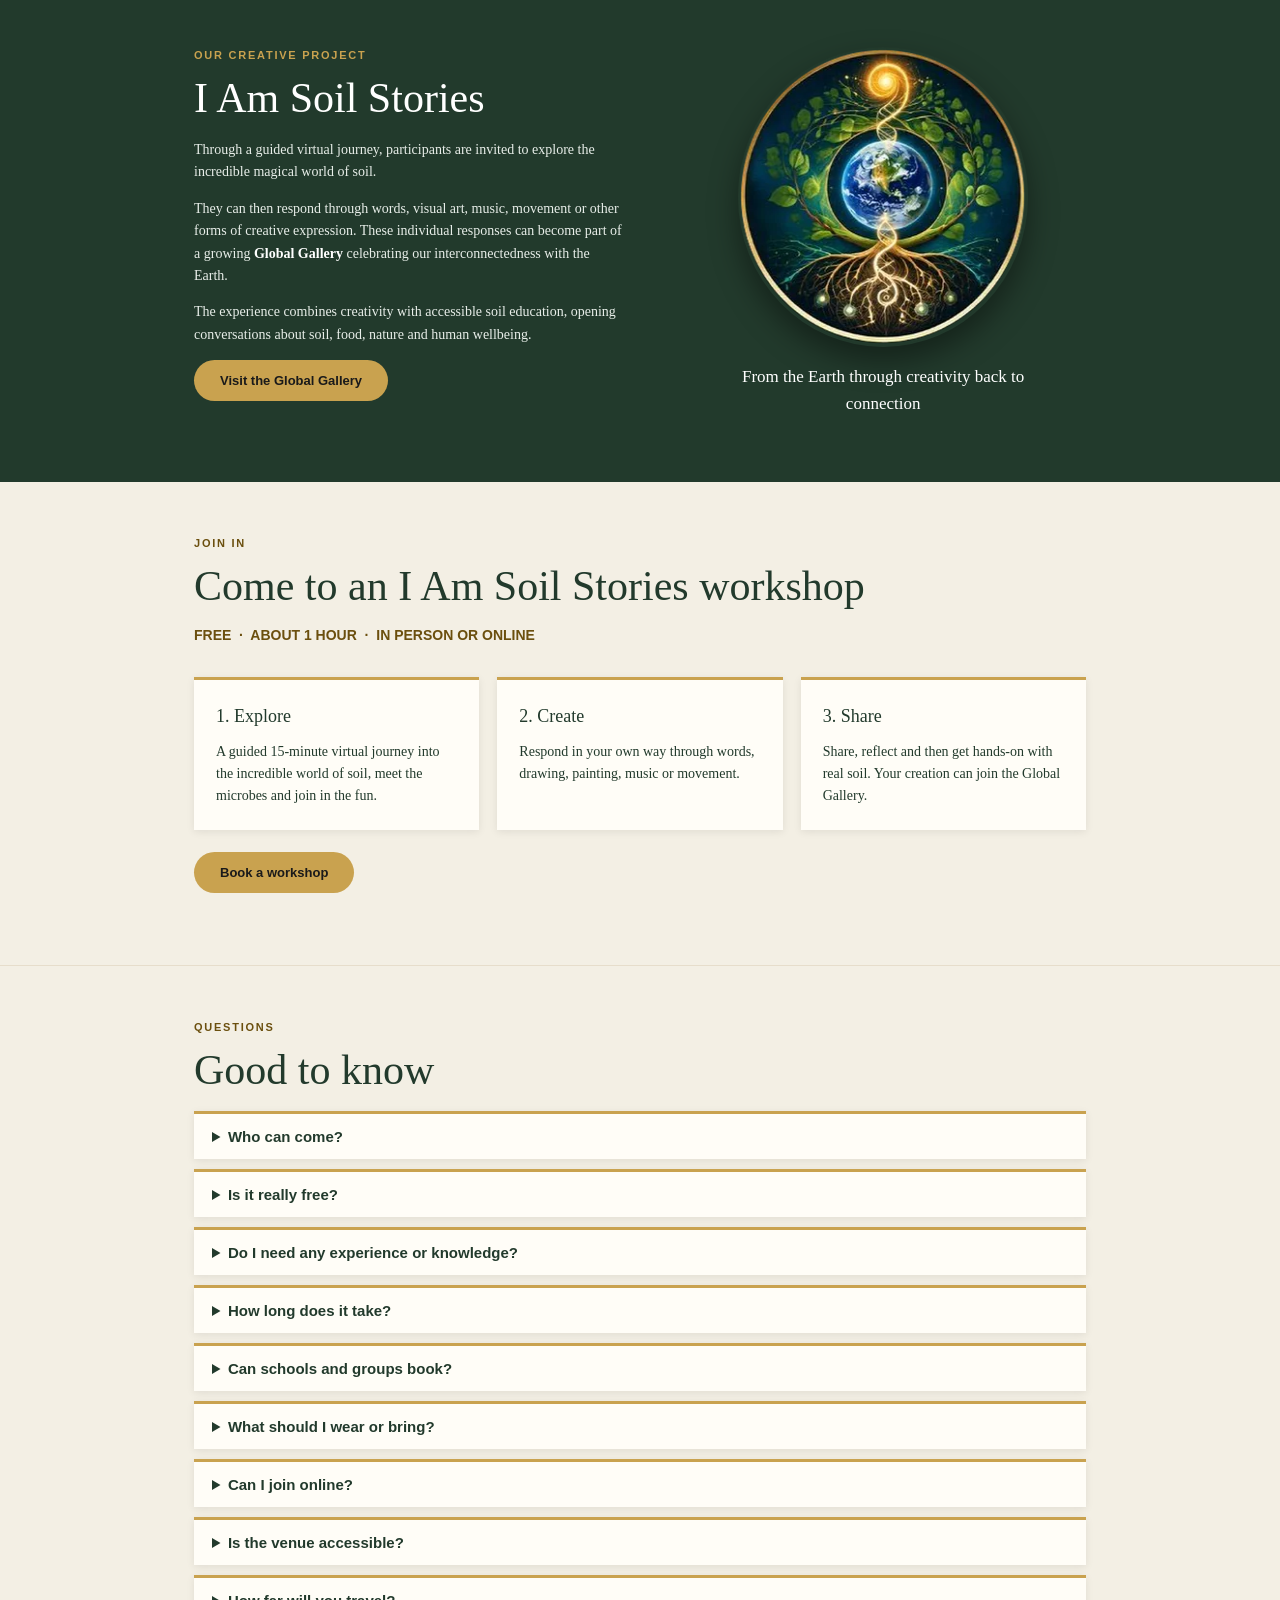
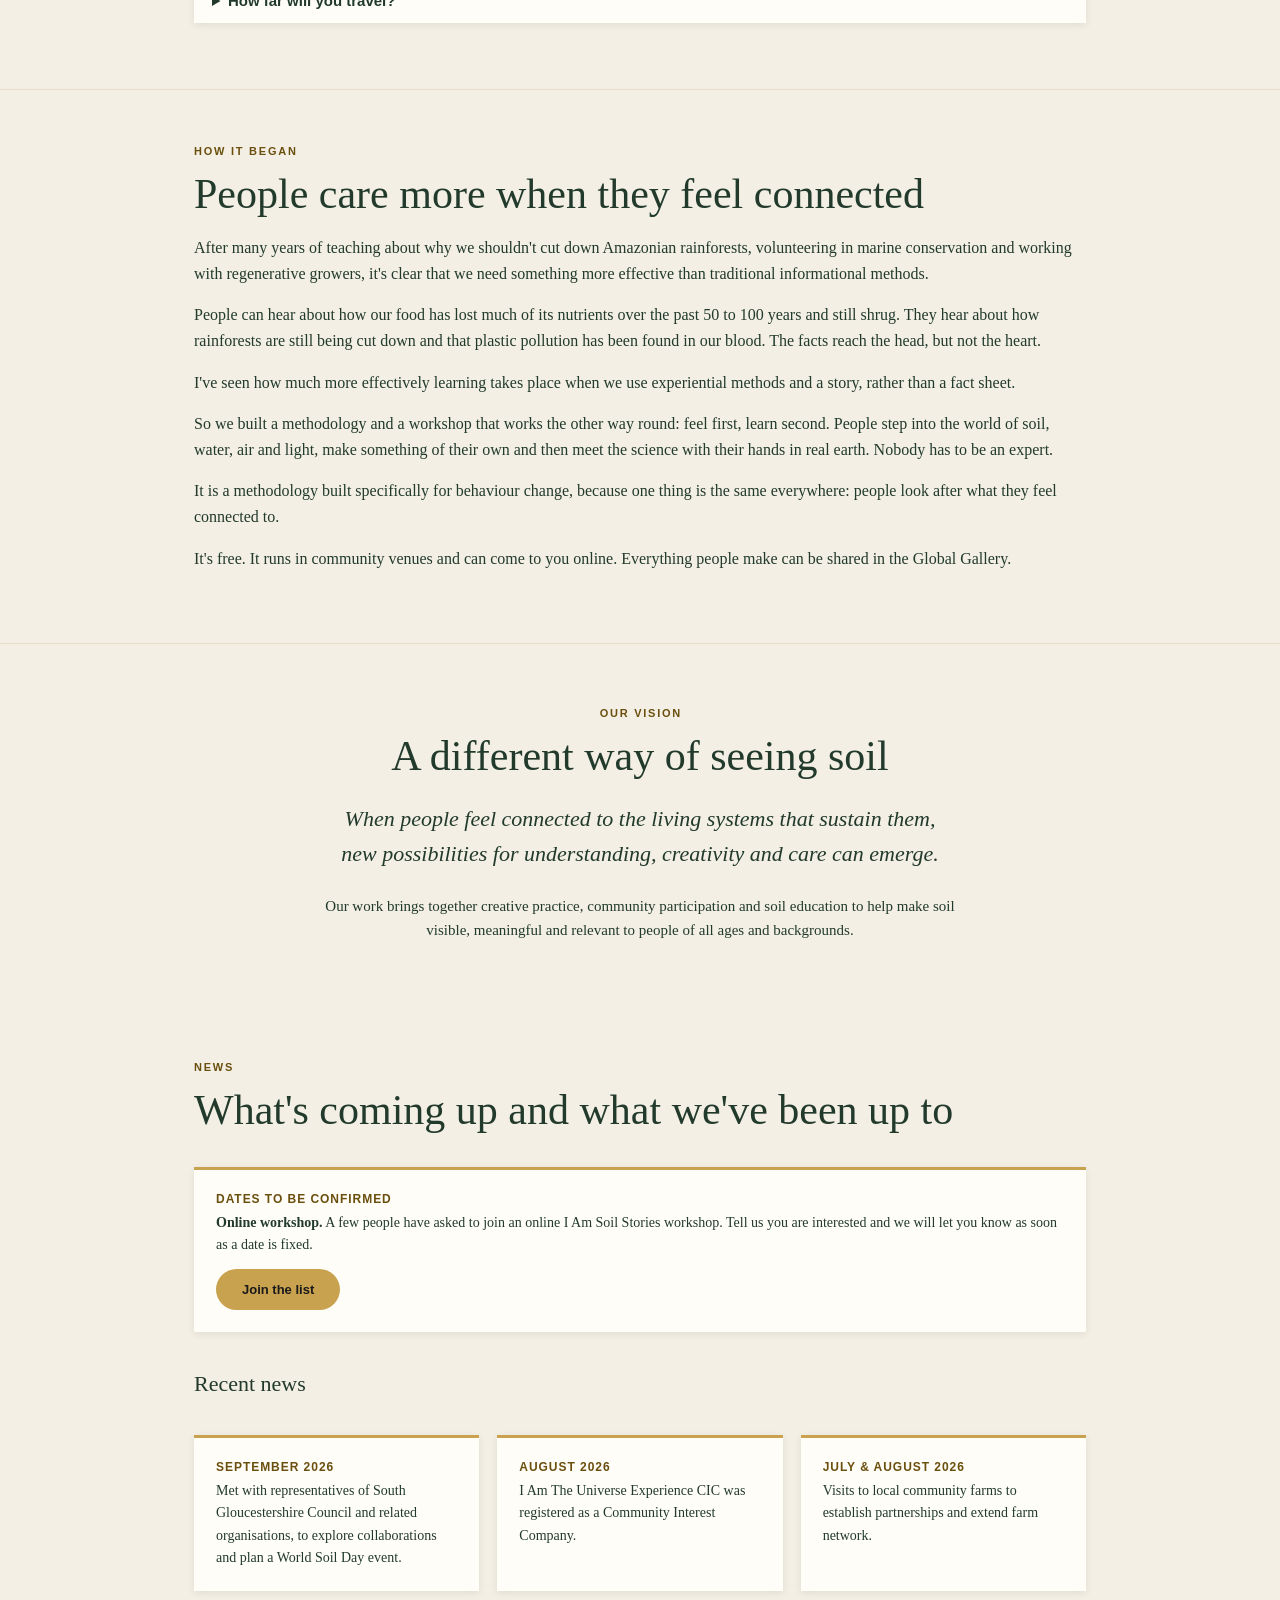
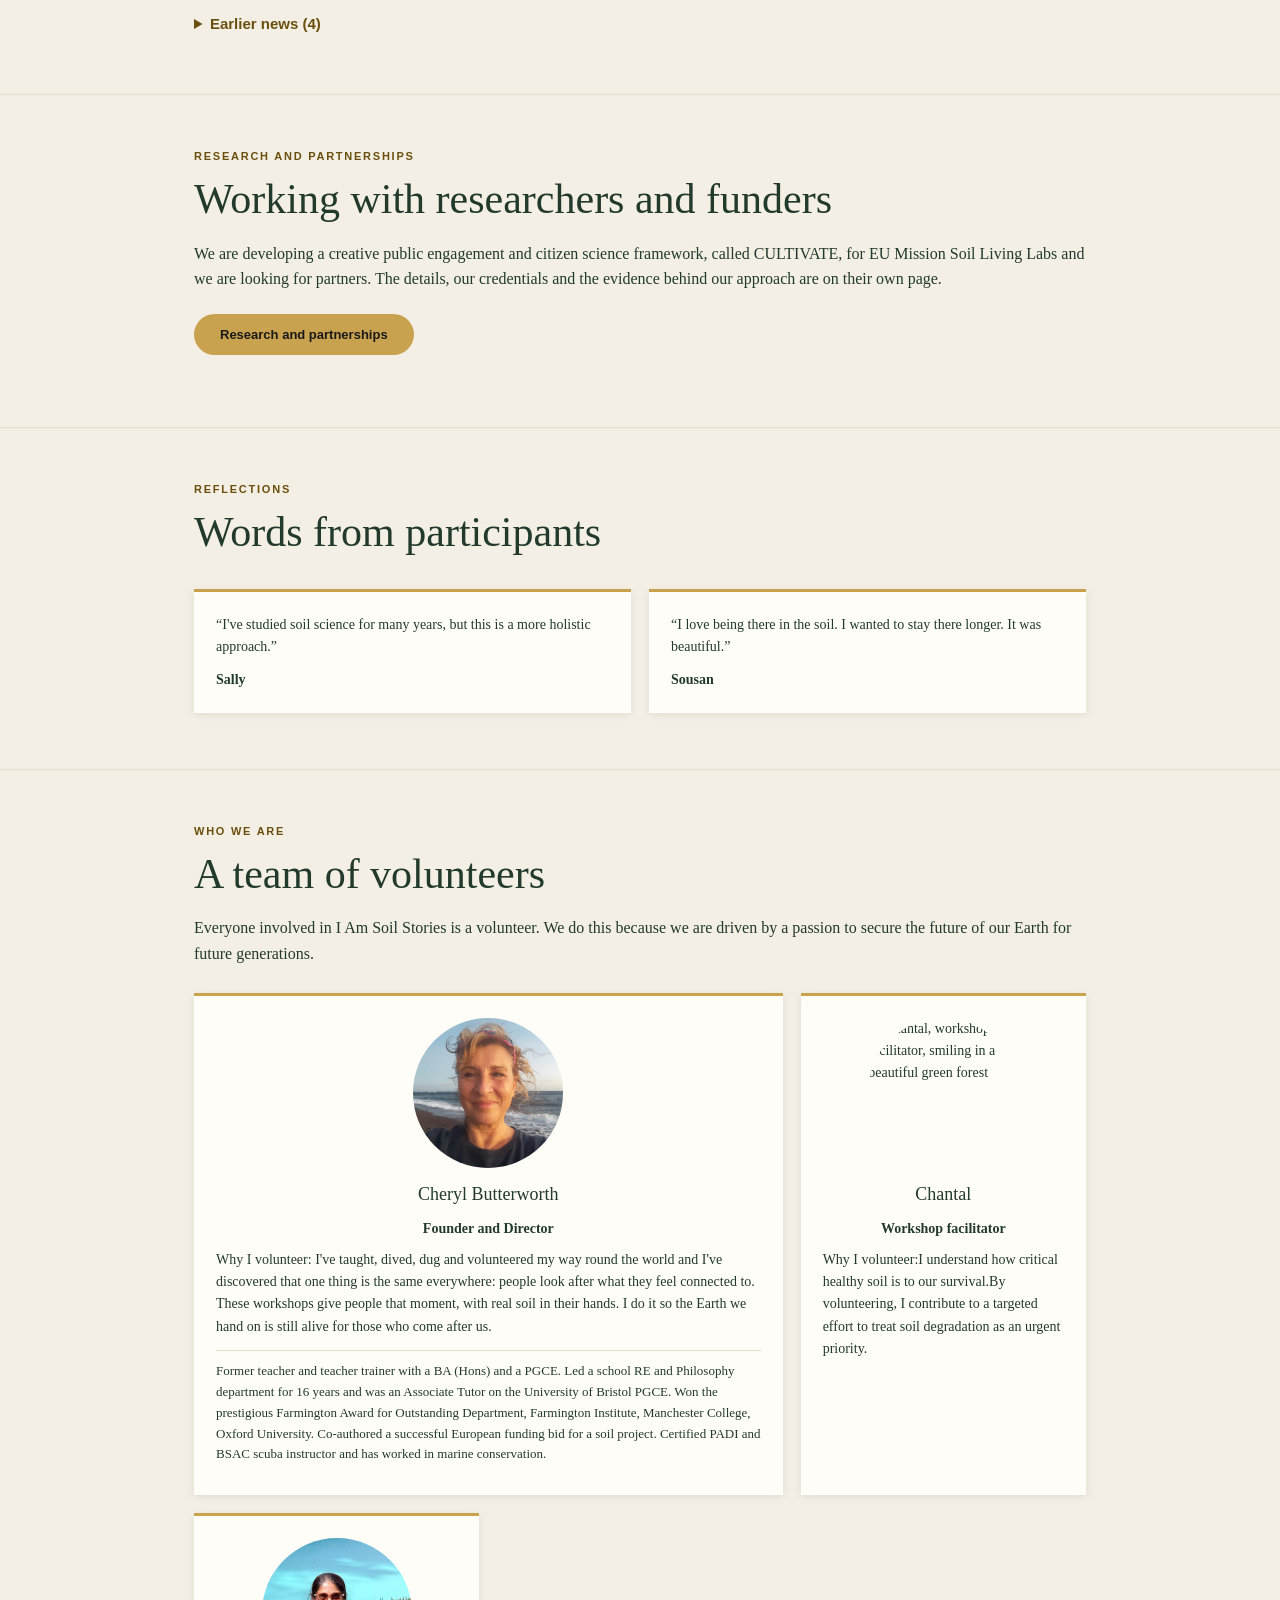
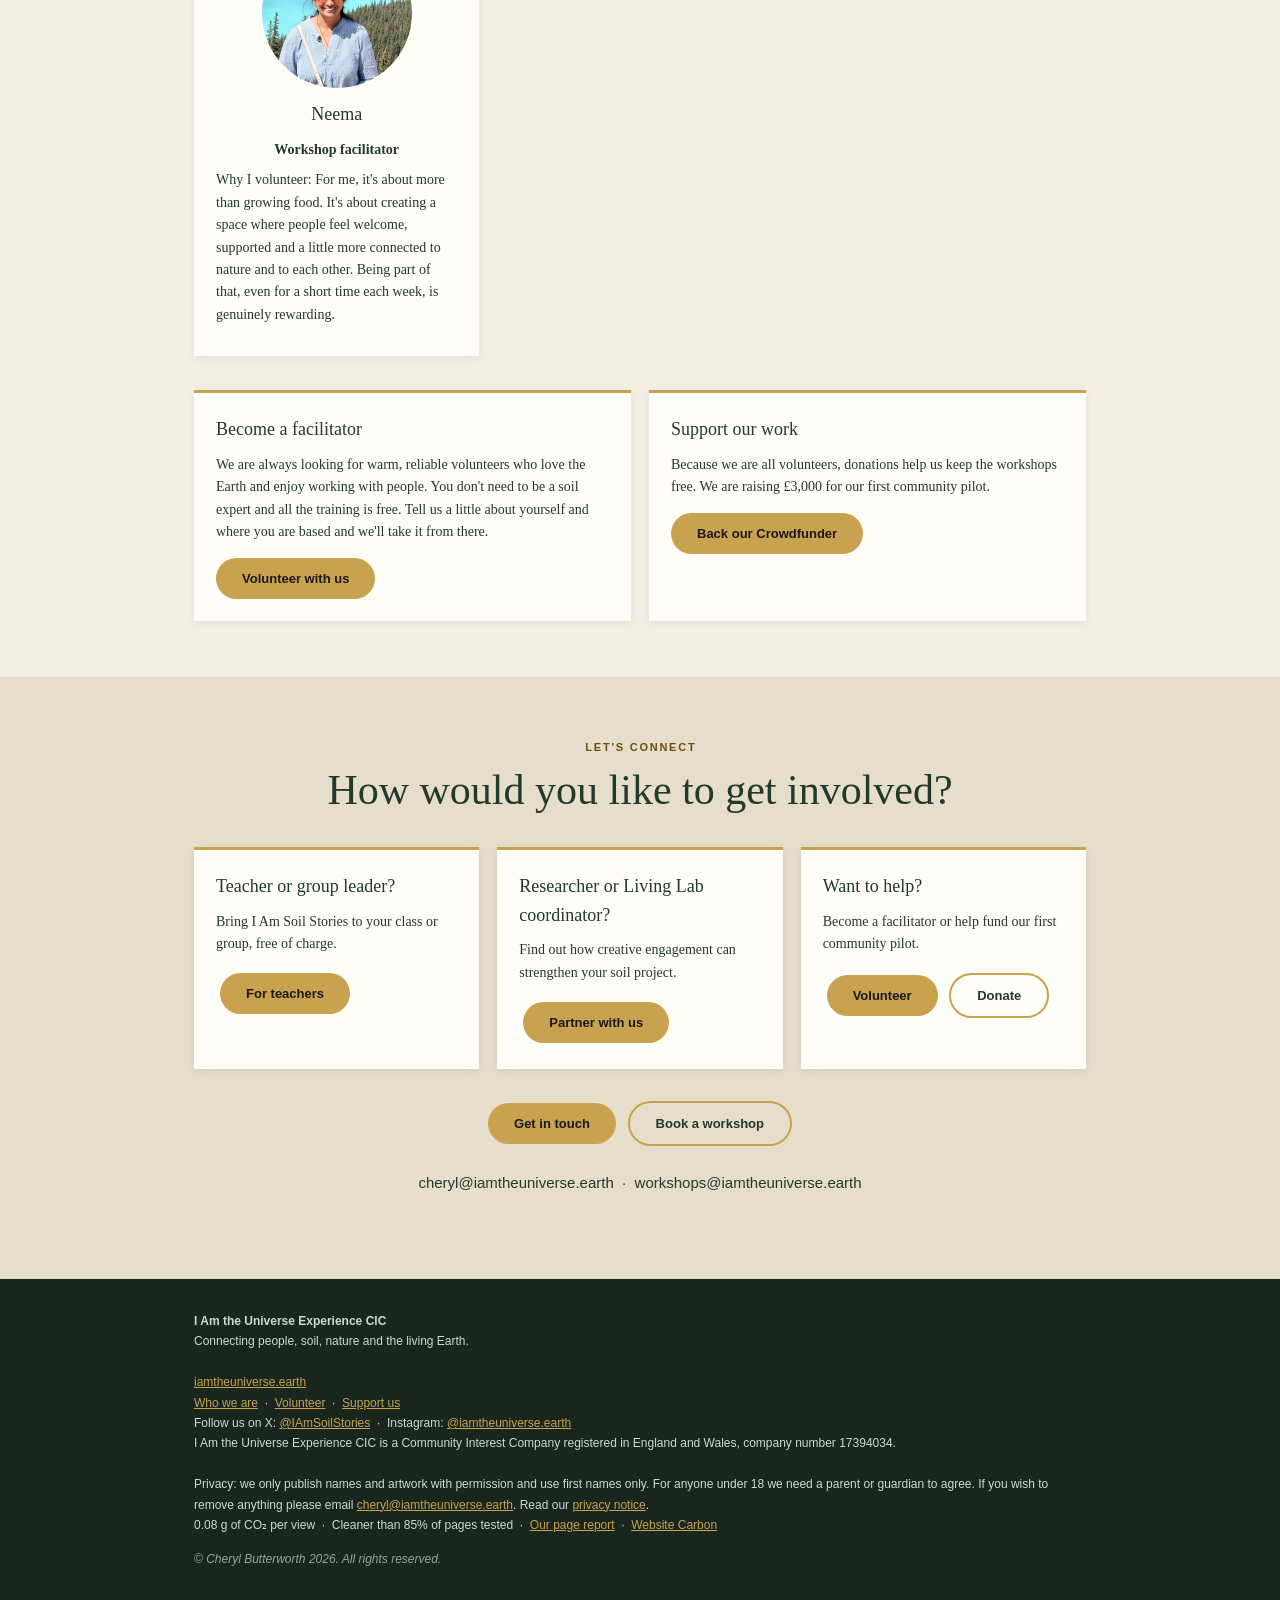
==== commit 5f2b8dfd: "Update index.html" ====
--- a/index.html
+++ b/index.html
@@ -242,6 +242,7 @@
 <p>Everyone involved in I Am Soil Stories is a volunteer. We do this because we are driven by a passion to secure the future of our Earth for future generations.</p>
 <div class="team-grid">
 <div class="card team wide"><img src="images/team-cheryl.jpg" width="600" height="600" loading="lazy" alt="Cheryl Butterworth smiling on a windswept beach"><h3>Cheryl Butterworth</h3><p><b>Founder and Director</b></p><p>Why I volunteer: I've taught, dived, dug and volunteered my way round the world and I've discovered that one thing is the same everywhere: people look after what they feel connected to. These workshops give people that moment, with real soil in their hands. I do it so the Earth we hand on is still alive for those who come after us.</p><p class="creds">Former teacher and teacher trainer with a BA (Hons) and a PGCE. Led a school RE and Philosophy department for 16 years and was an Associate Tutor on the University of Bristol PGCE. Won the prestigious Farmington Award for Outstanding Department, Farmington Institute, Manchester College, Oxford University. Co-authored a successful European funding bid for a soil project. Certified PADI and BSAC scuba instructor and has worked in marine conservation.</p></div>
+<div class="card team"><img src="images/team-chantal.jpg" width="600" height="600" loading="lazy" alt="Chantal, workshop facilitator, smiling in a beautiful green forest"><h3>Chantal</h3><p><b>Workshop facilitator</b></p><p>Why I volunteer:I understand how critical healthy soil is to our survival.By volunteering, I contribute to a targeted effort to treat soil degradation as an urgent priority.</p></div>
 <div class="card team"><img src="images/team-neema.jpg" width="600" height="600" loading="lazy" alt="Neema, workshop facilitator, smiling in front of a turquoise mountain lake"><h3>Neema</h3><p><b>Workshop facilitator</b></p><p>Why I volunteer: For me, it's about more than growing food. It's about creating a space where people feel welcome, supported and a little more connected to nature and to each other. Being part of that, even for a short time each week, is genuinely rewarding.</p></div>
 </div>
 <!-- MORE FACILITATOR PROFILES: add one card per person once they have given a photo, their words and permission (Nirma, Chantal, Simone, Belinda, Sarah).
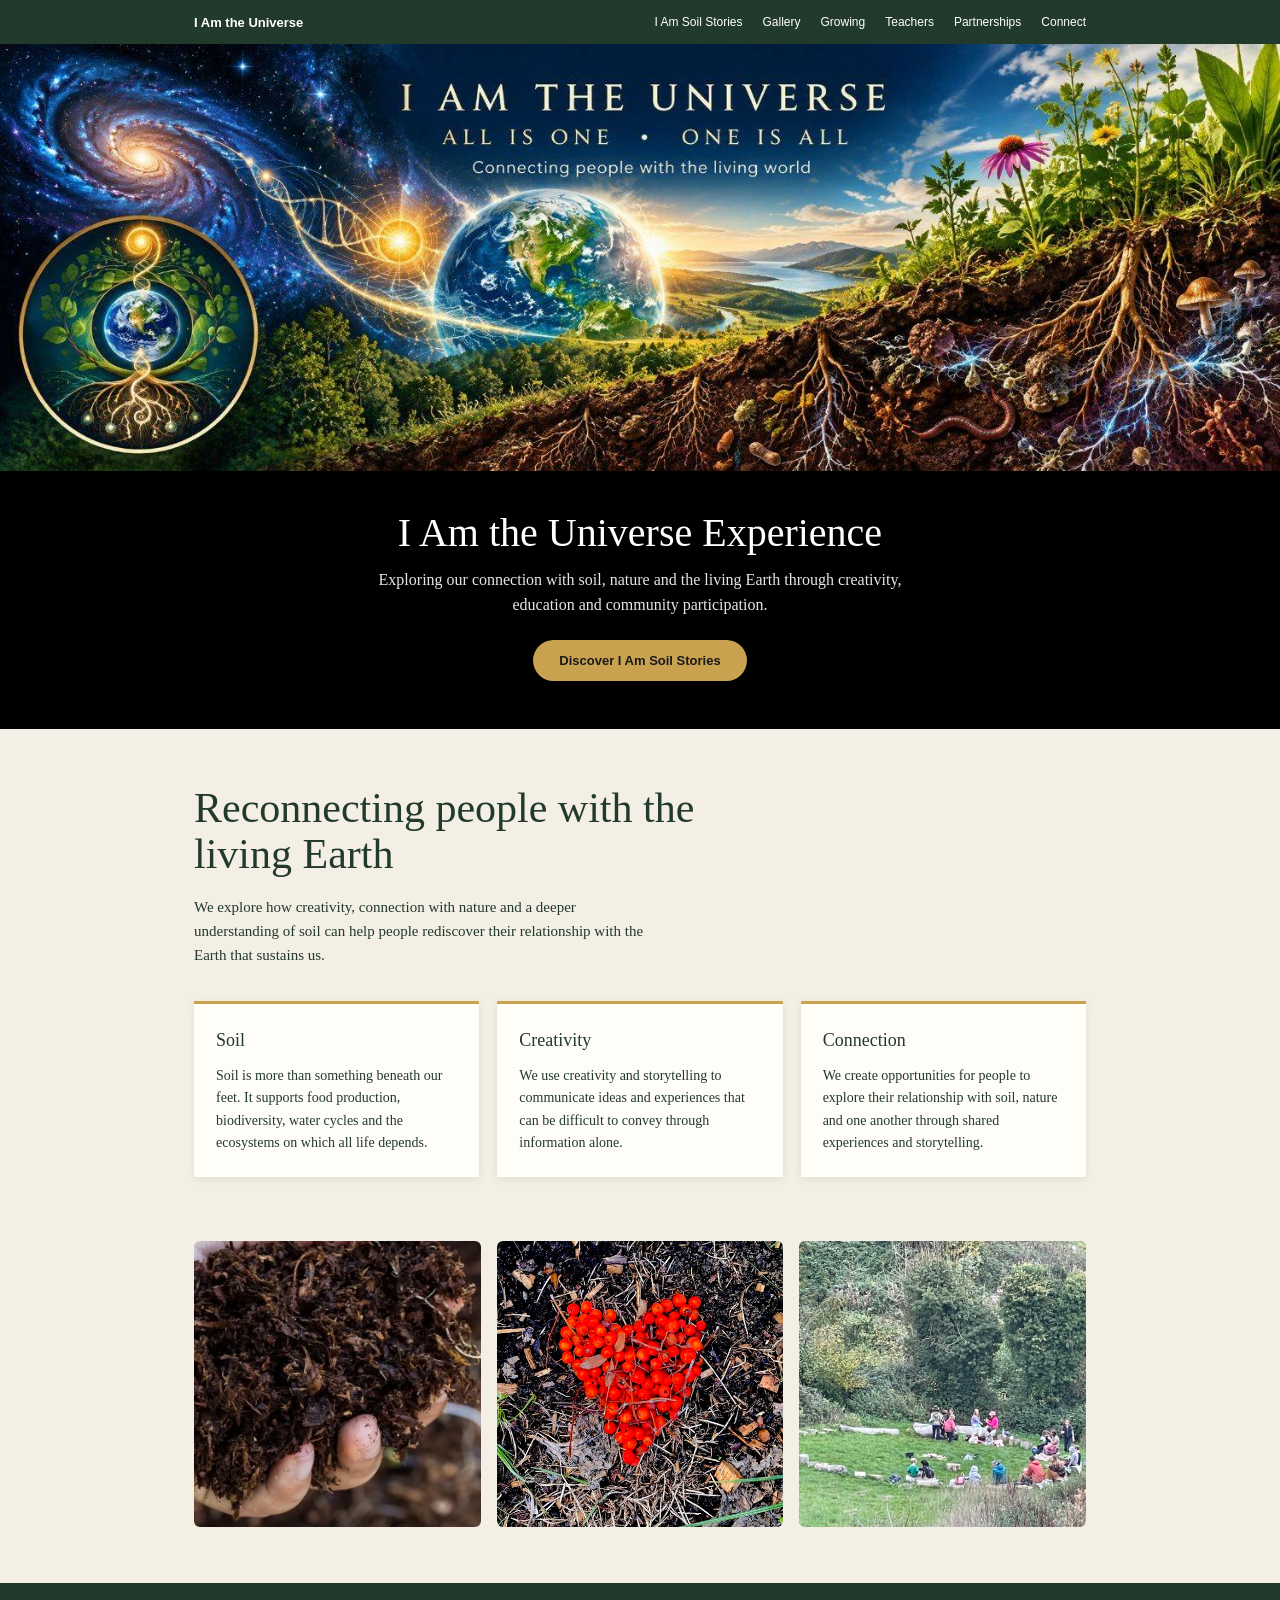
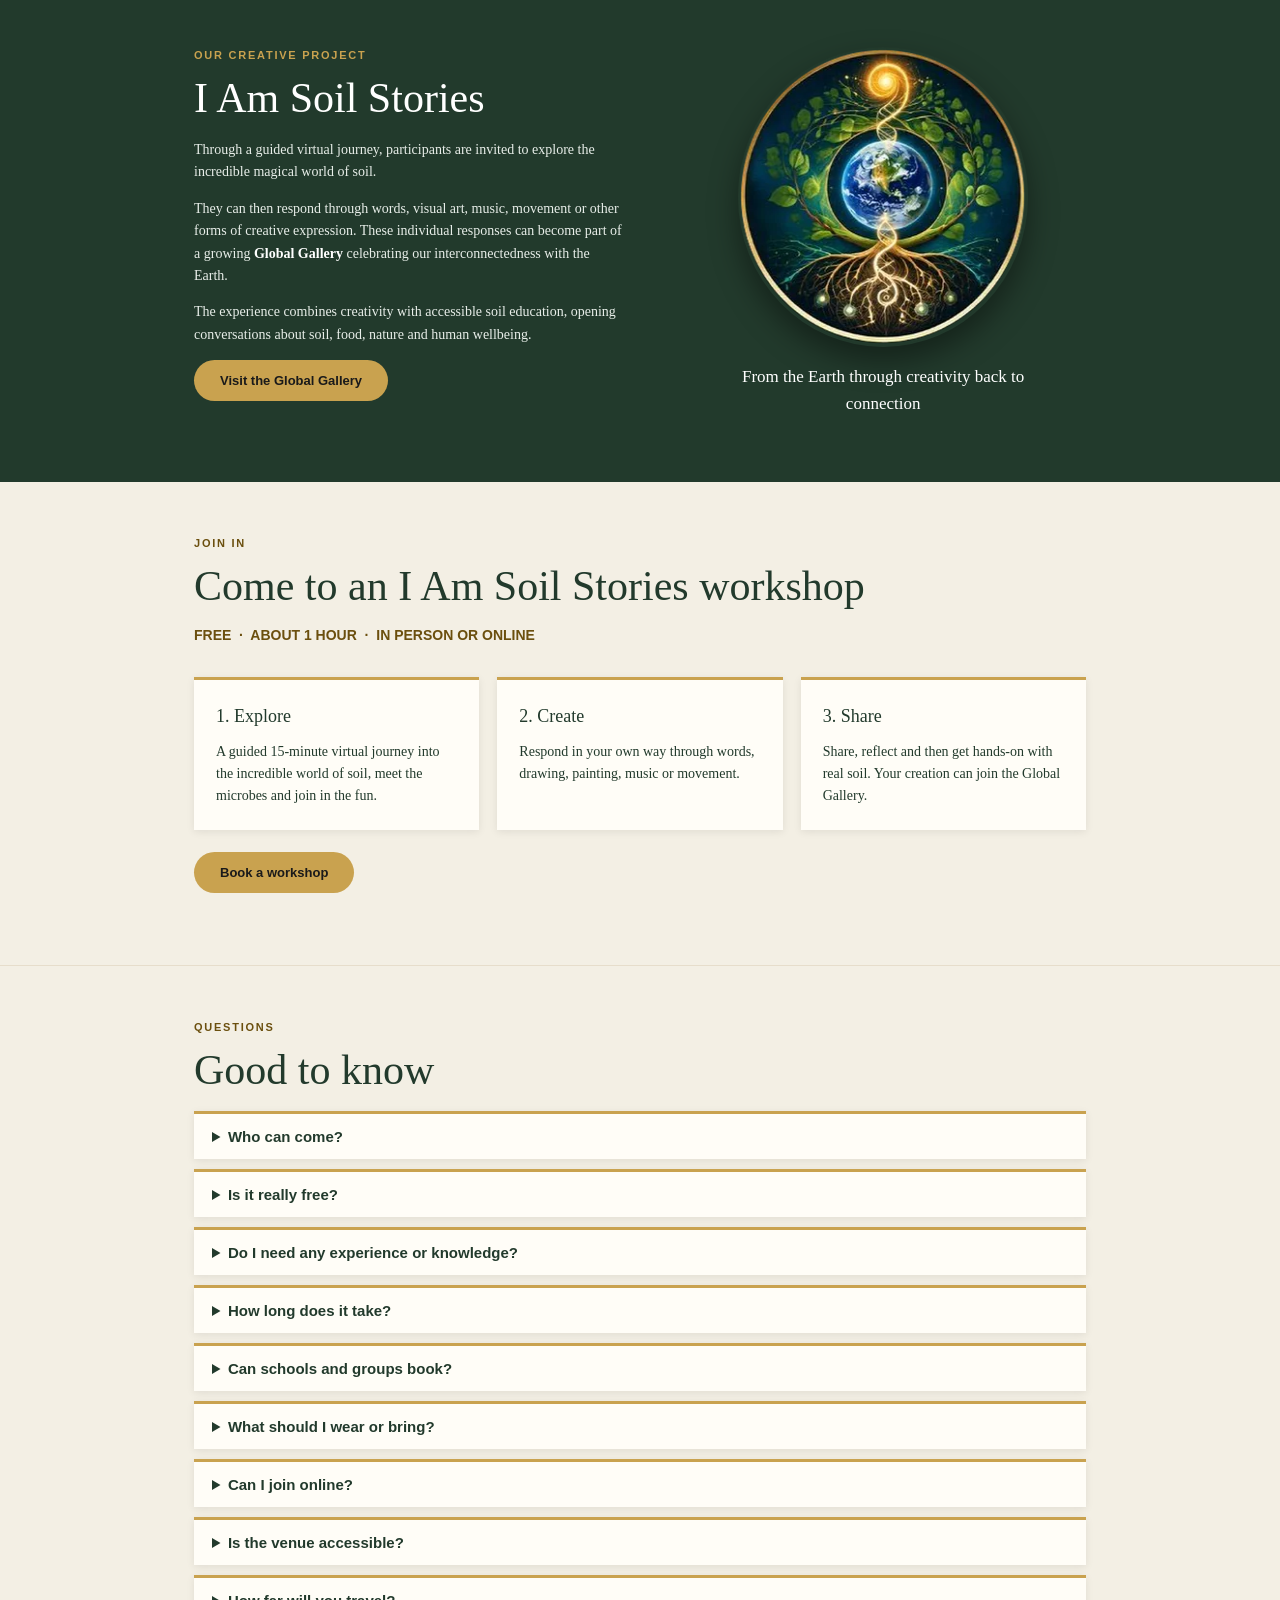
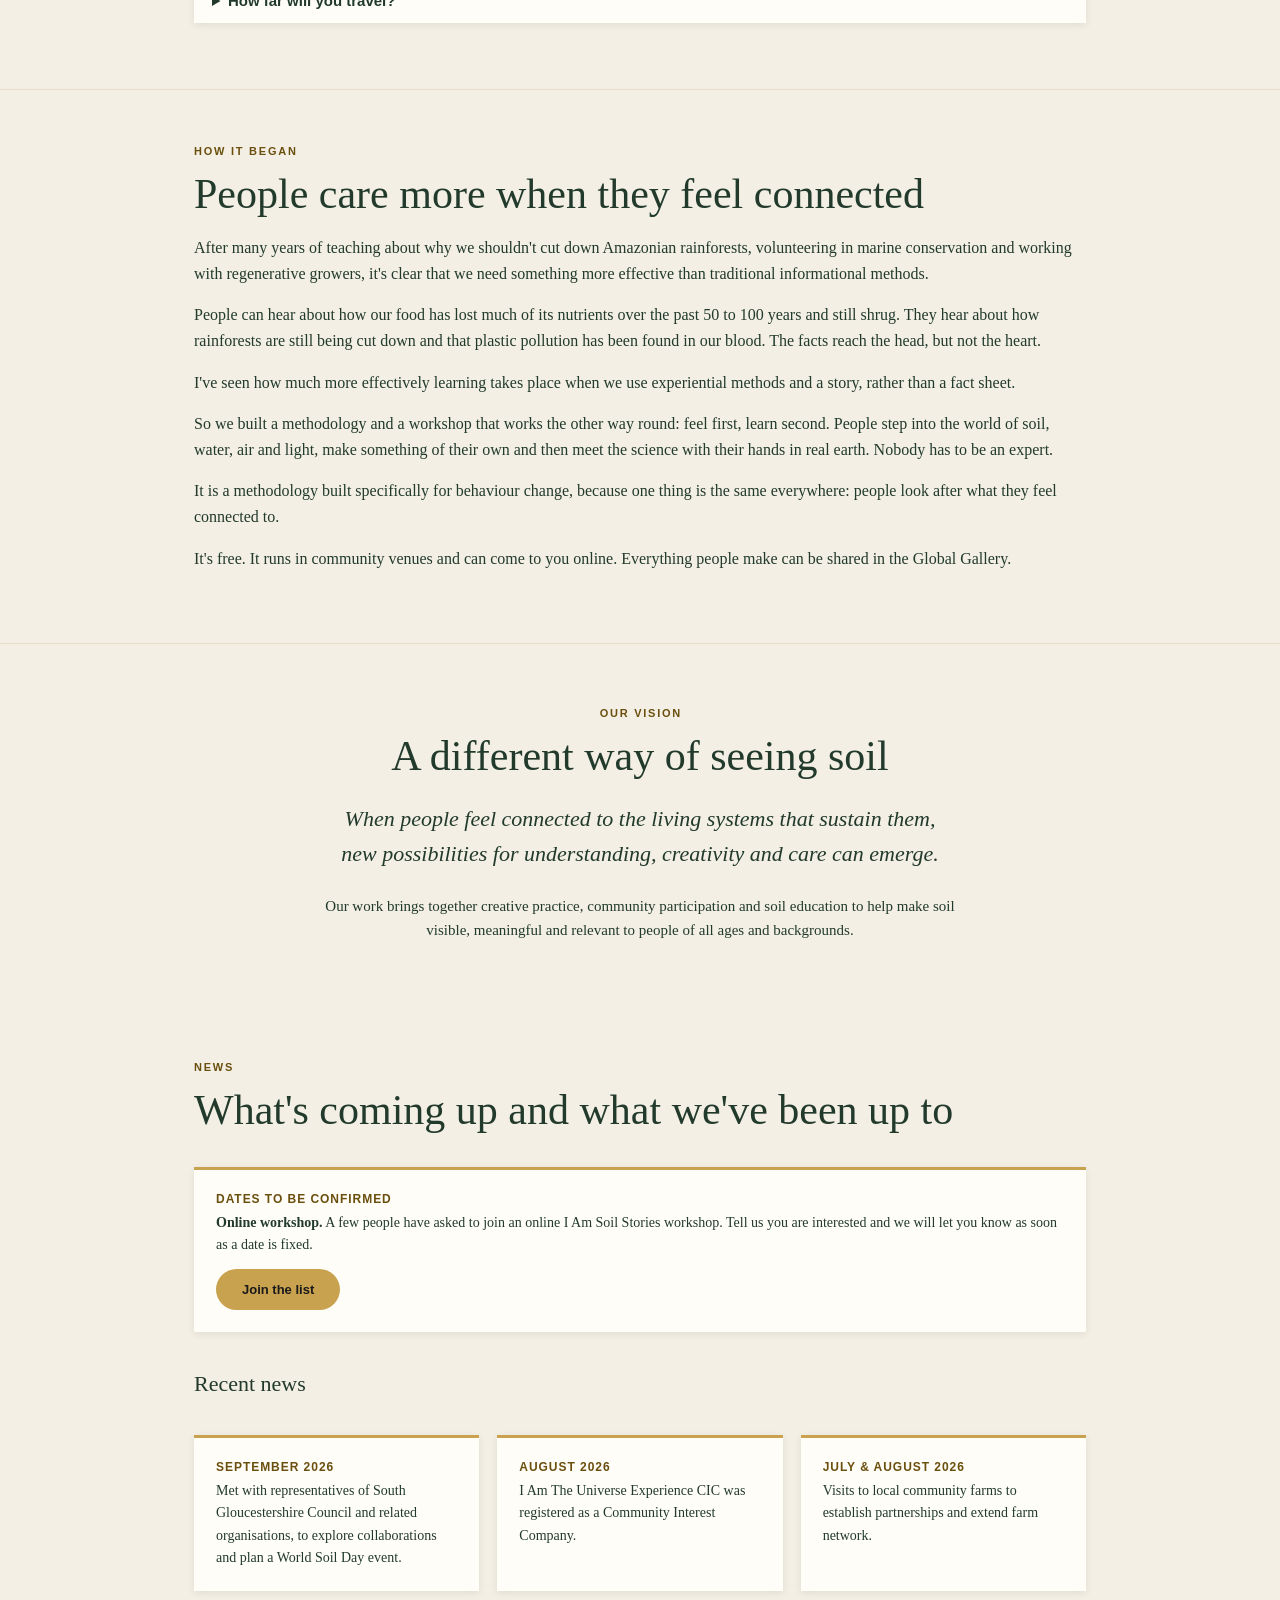
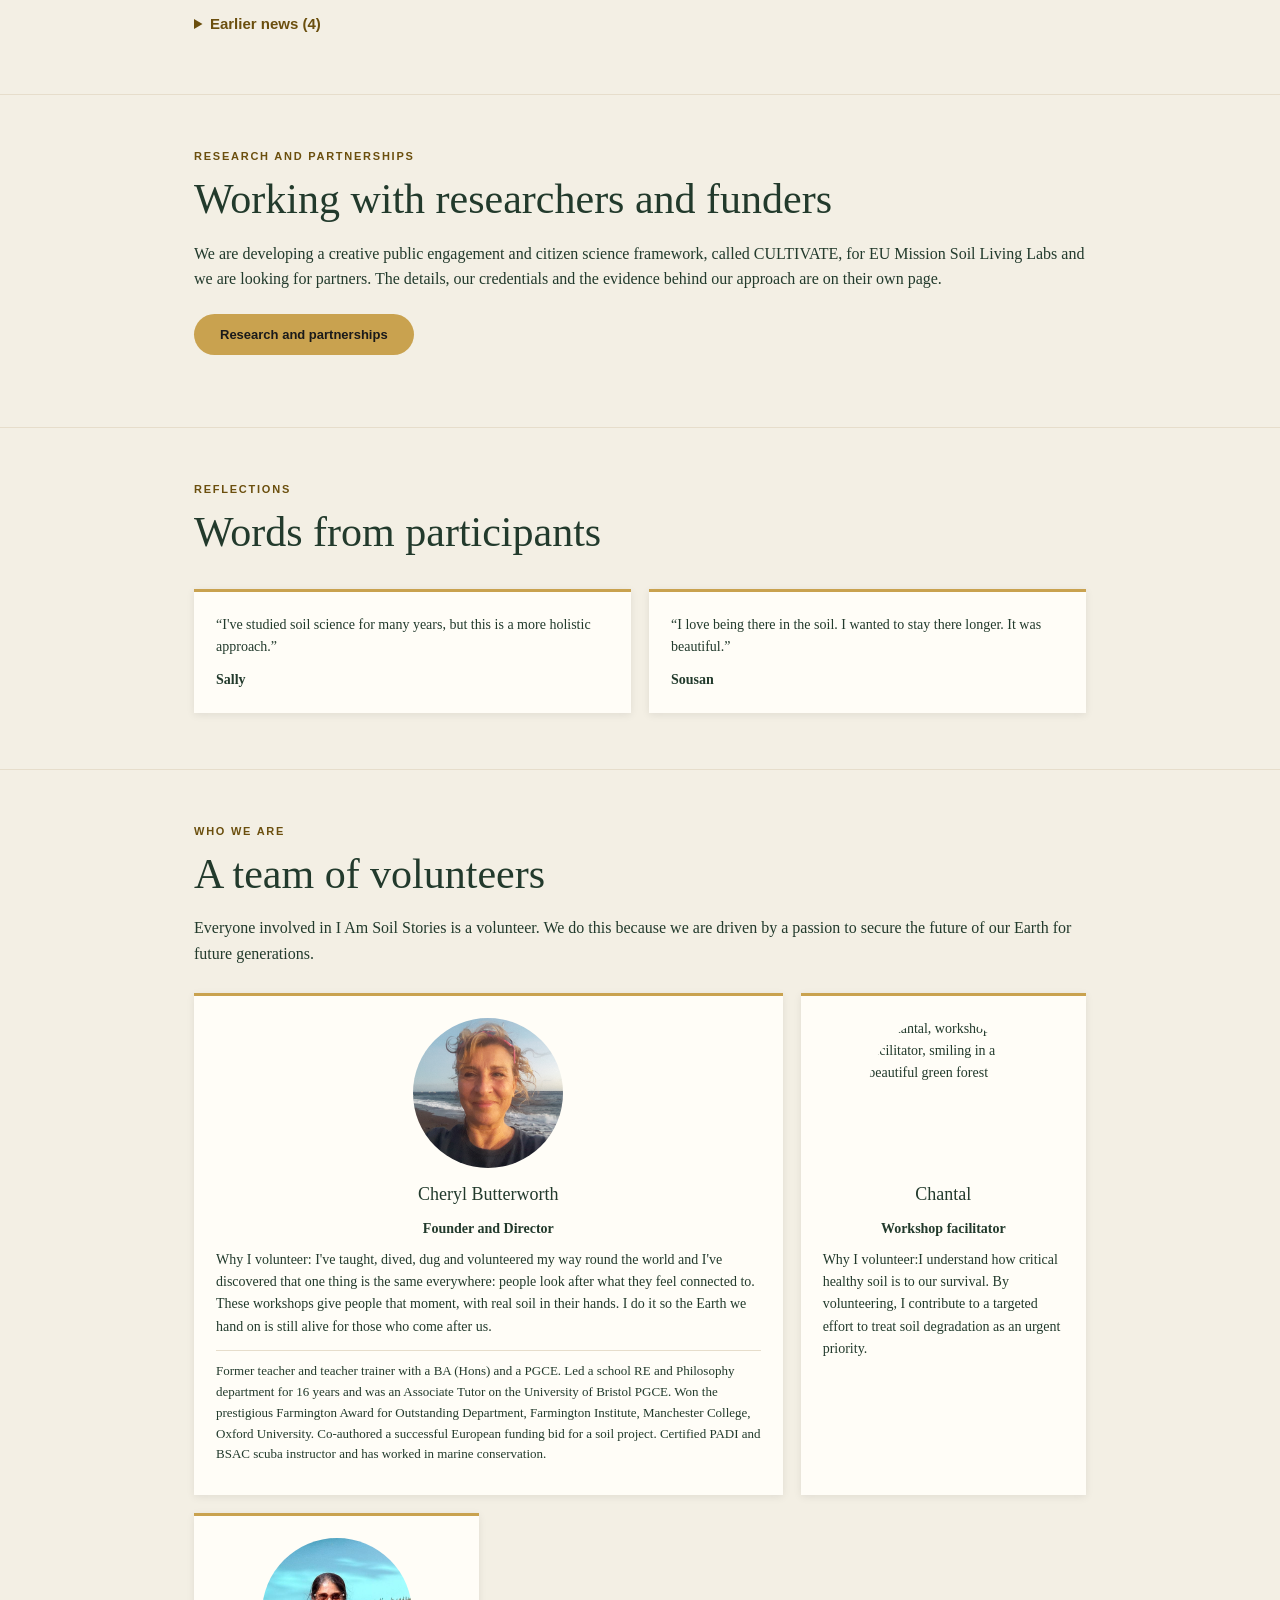
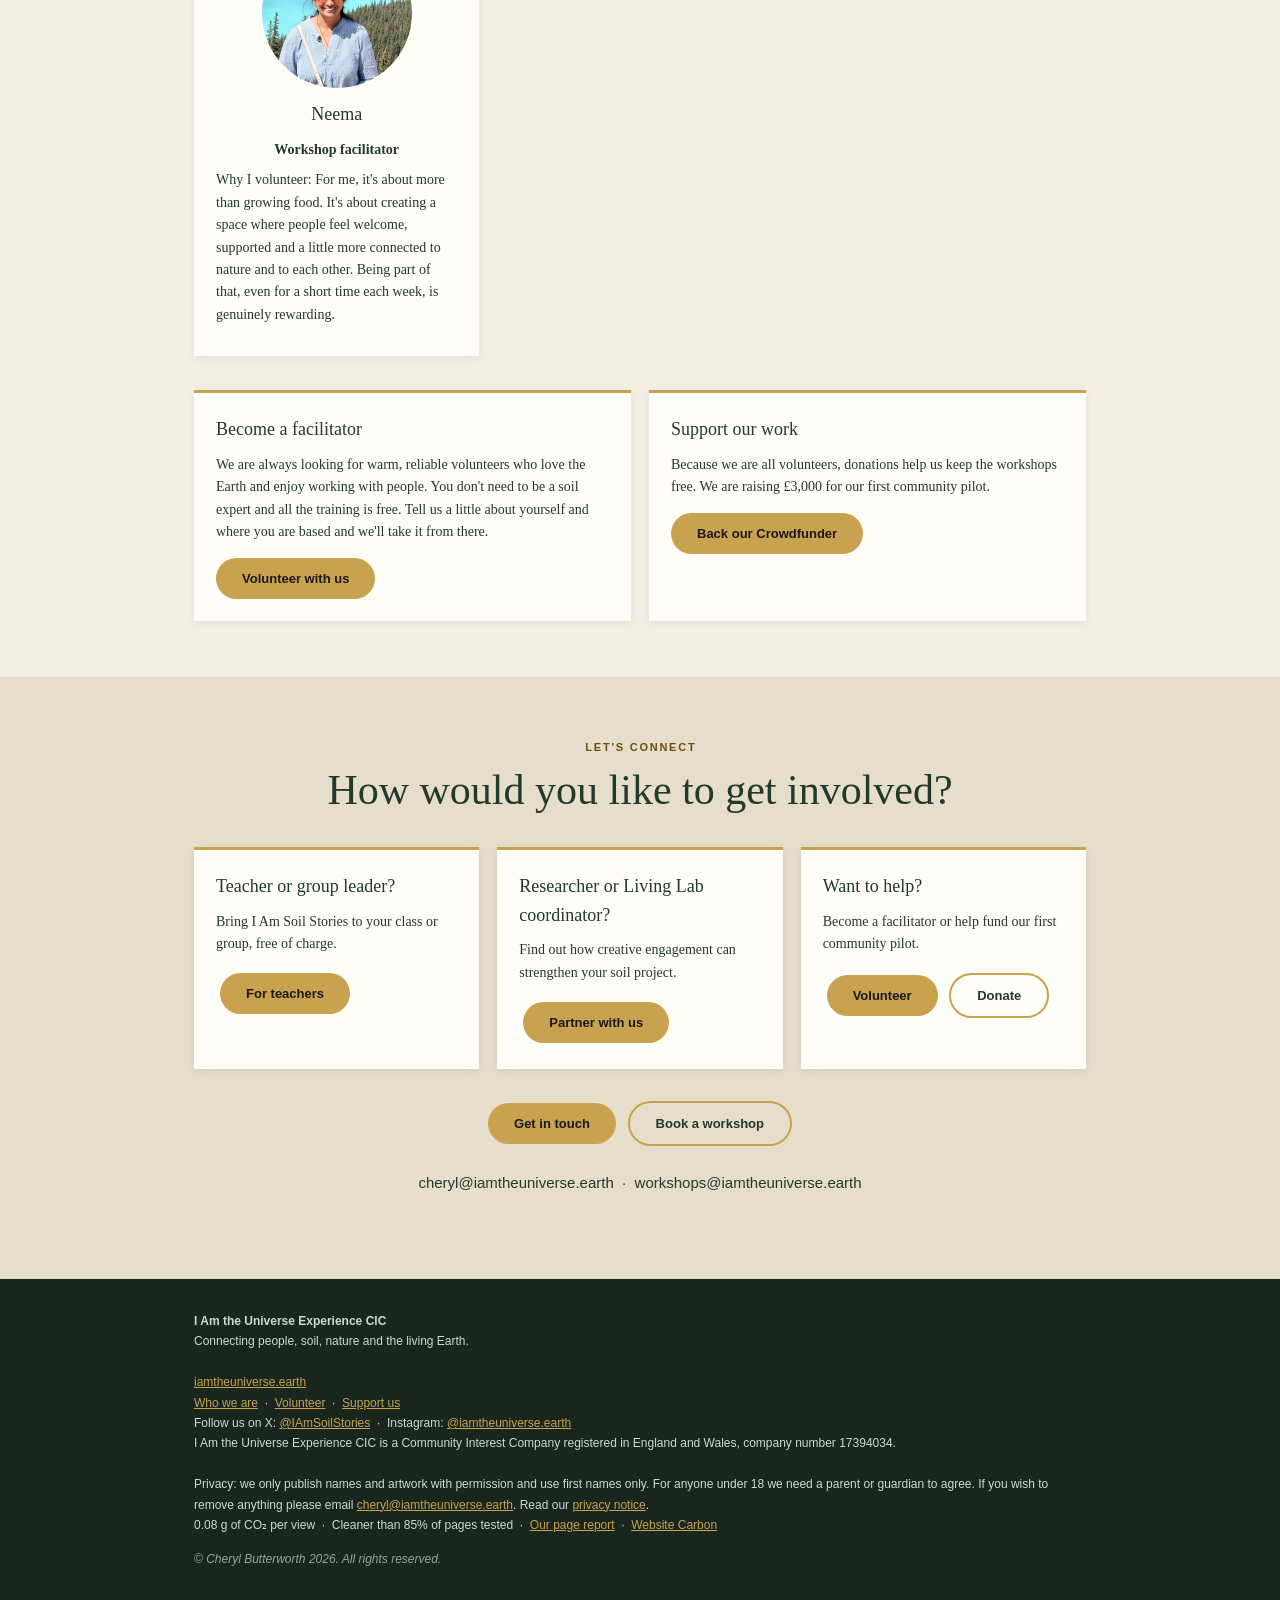
==== commit 9479f245: "Update index.html" ====
--- a/index.html
+++ b/index.html
@@ -242,7 +242,7 @@
 <p>Everyone involved in I Am Soil Stories is a volunteer. We do this because we are driven by a passion to secure the future of our Earth for future generations.</p>
 <div class="team-grid">
 <div class="card team wide"><img src="images/team-cheryl.jpg" width="600" height="600" loading="lazy" alt="Cheryl Butterworth smiling on a windswept beach"><h3>Cheryl Butterworth</h3><p><b>Founder and Director</b></p><p>Why I volunteer: I've taught, dived, dug and volunteered my way round the world and I've discovered that one thing is the same everywhere: people look after what they feel connected to. These workshops give people that moment, with real soil in their hands. I do it so the Earth we hand on is still alive for those who come after us.</p><p class="creds">Former teacher and teacher trainer with a BA (Hons) and a PGCE. Led a school RE and Philosophy department for 16 years and was an Associate Tutor on the University of Bristol PGCE. Won the prestigious Farmington Award for Outstanding Department, Farmington Institute, Manchester College, Oxford University. Co-authored a successful European funding bid for a soil project. Certified PADI and BSAC scuba instructor and has worked in marine conservation.</p></div>
-<div class="card team"><img src="images/team-chantal.jpg" width="600" height="600" loading="lazy" alt="Chantal, workshop facilitator, smiling in a beautiful green forest"><h3>Chantal</h3><p><b>Workshop facilitator</b></p><p>Why I volunteer:I understand how critical healthy soil is to our survival.By volunteering, I contribute to a targeted effort to treat soil degradation as an urgent priority.</p></div>
+<div class="card team"><img src="images/team-chantal.jpg" width="600" height="600" loading="lazy" alt="Chantal, workshop facilitator, smiling in a beautiful green forest"><h3>Chantal</h3><p><b>Workshop facilitator</b></p><p>Why I volunteer:I understand how critical healthy soil is to our survival. By volunteering, I contribute to a targeted effort to treat soil degradation as an urgent priority.</p></div>
 <div class="card team"><img src="images/team-neema.jpg" width="600" height="600" loading="lazy" alt="Neema, workshop facilitator, smiling in front of a turquoise mountain lake"><h3>Neema</h3><p><b>Workshop facilitator</b></p><p>Why I volunteer: For me, it's about more than growing food. It's about creating a space where people feel welcome, supported and a little more connected to nature and to each other. Being part of that, even for a short time each week, is genuinely rewarding.</p></div>
 </div>
 <!-- MORE FACILITATOR PROFILES: add one card per person once they have given a photo, their words and permission (Nirma, Chantal, Simone, Belinda, Sarah).
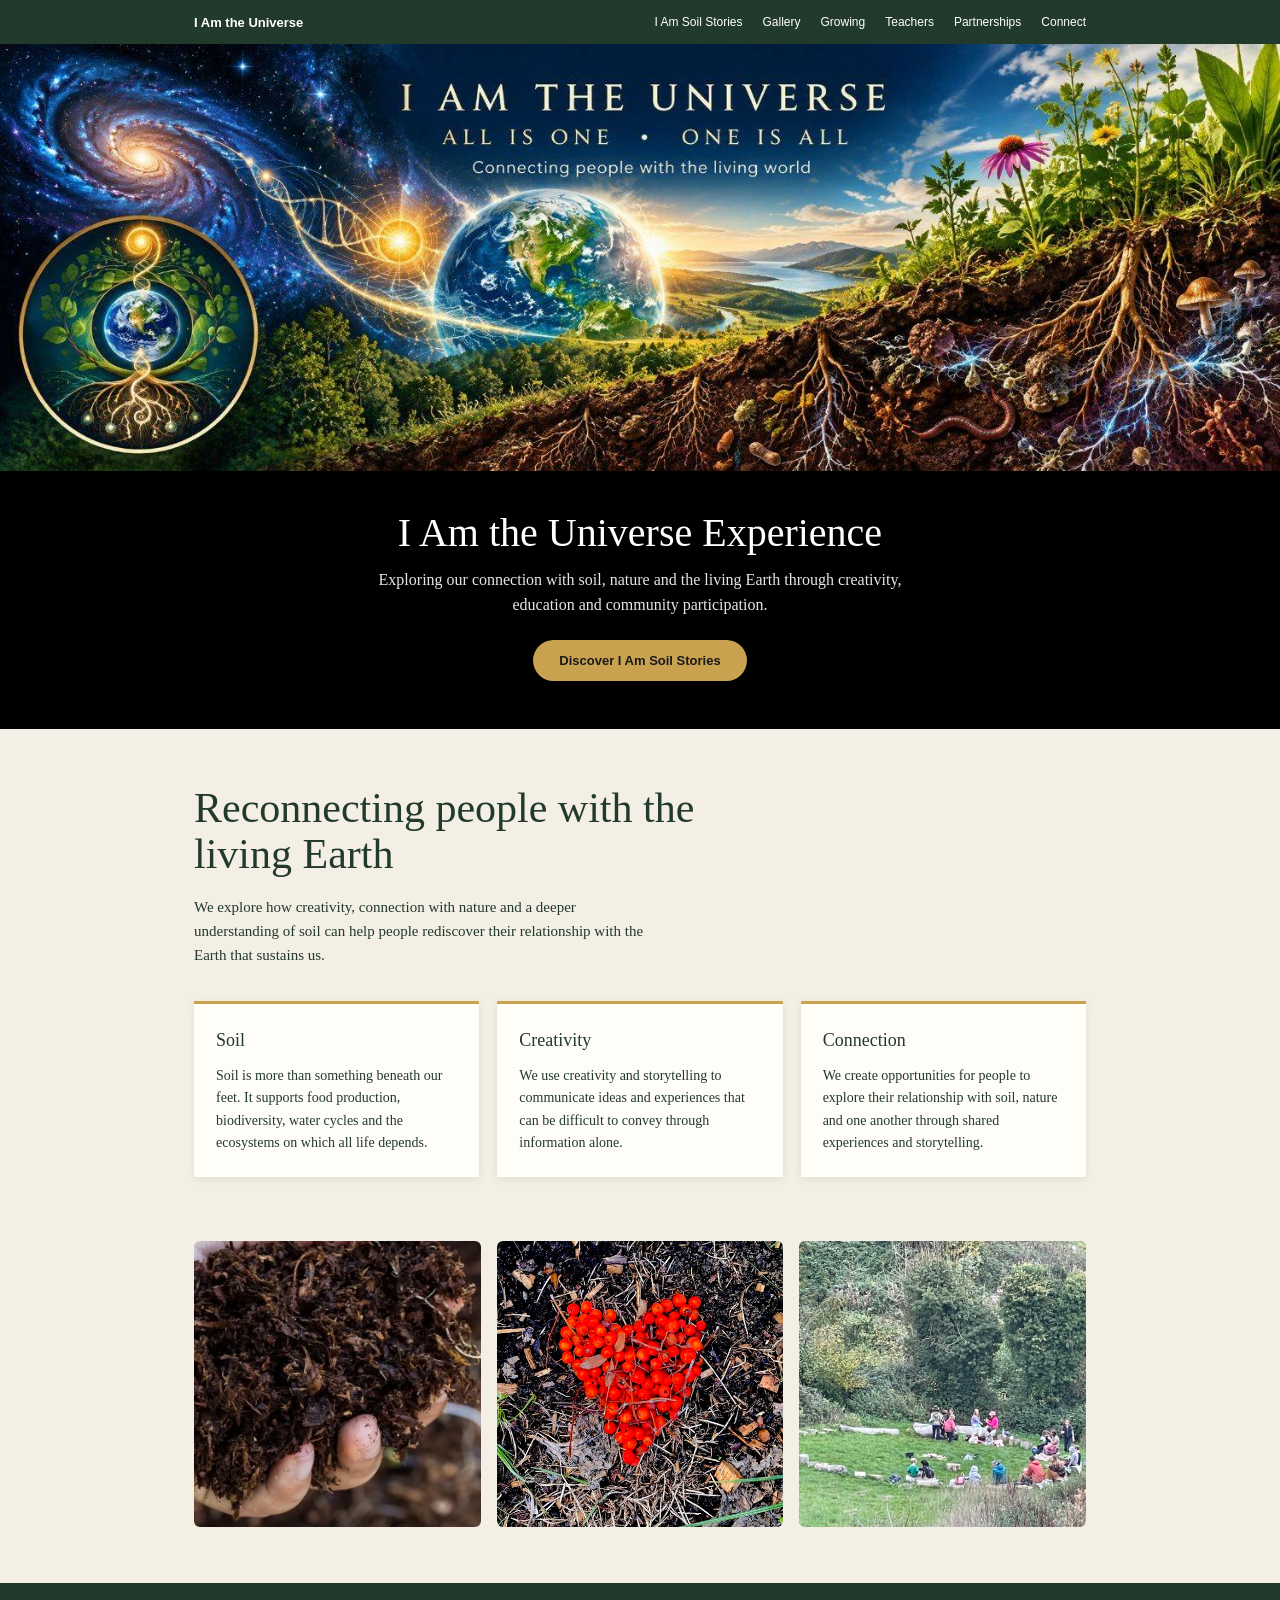
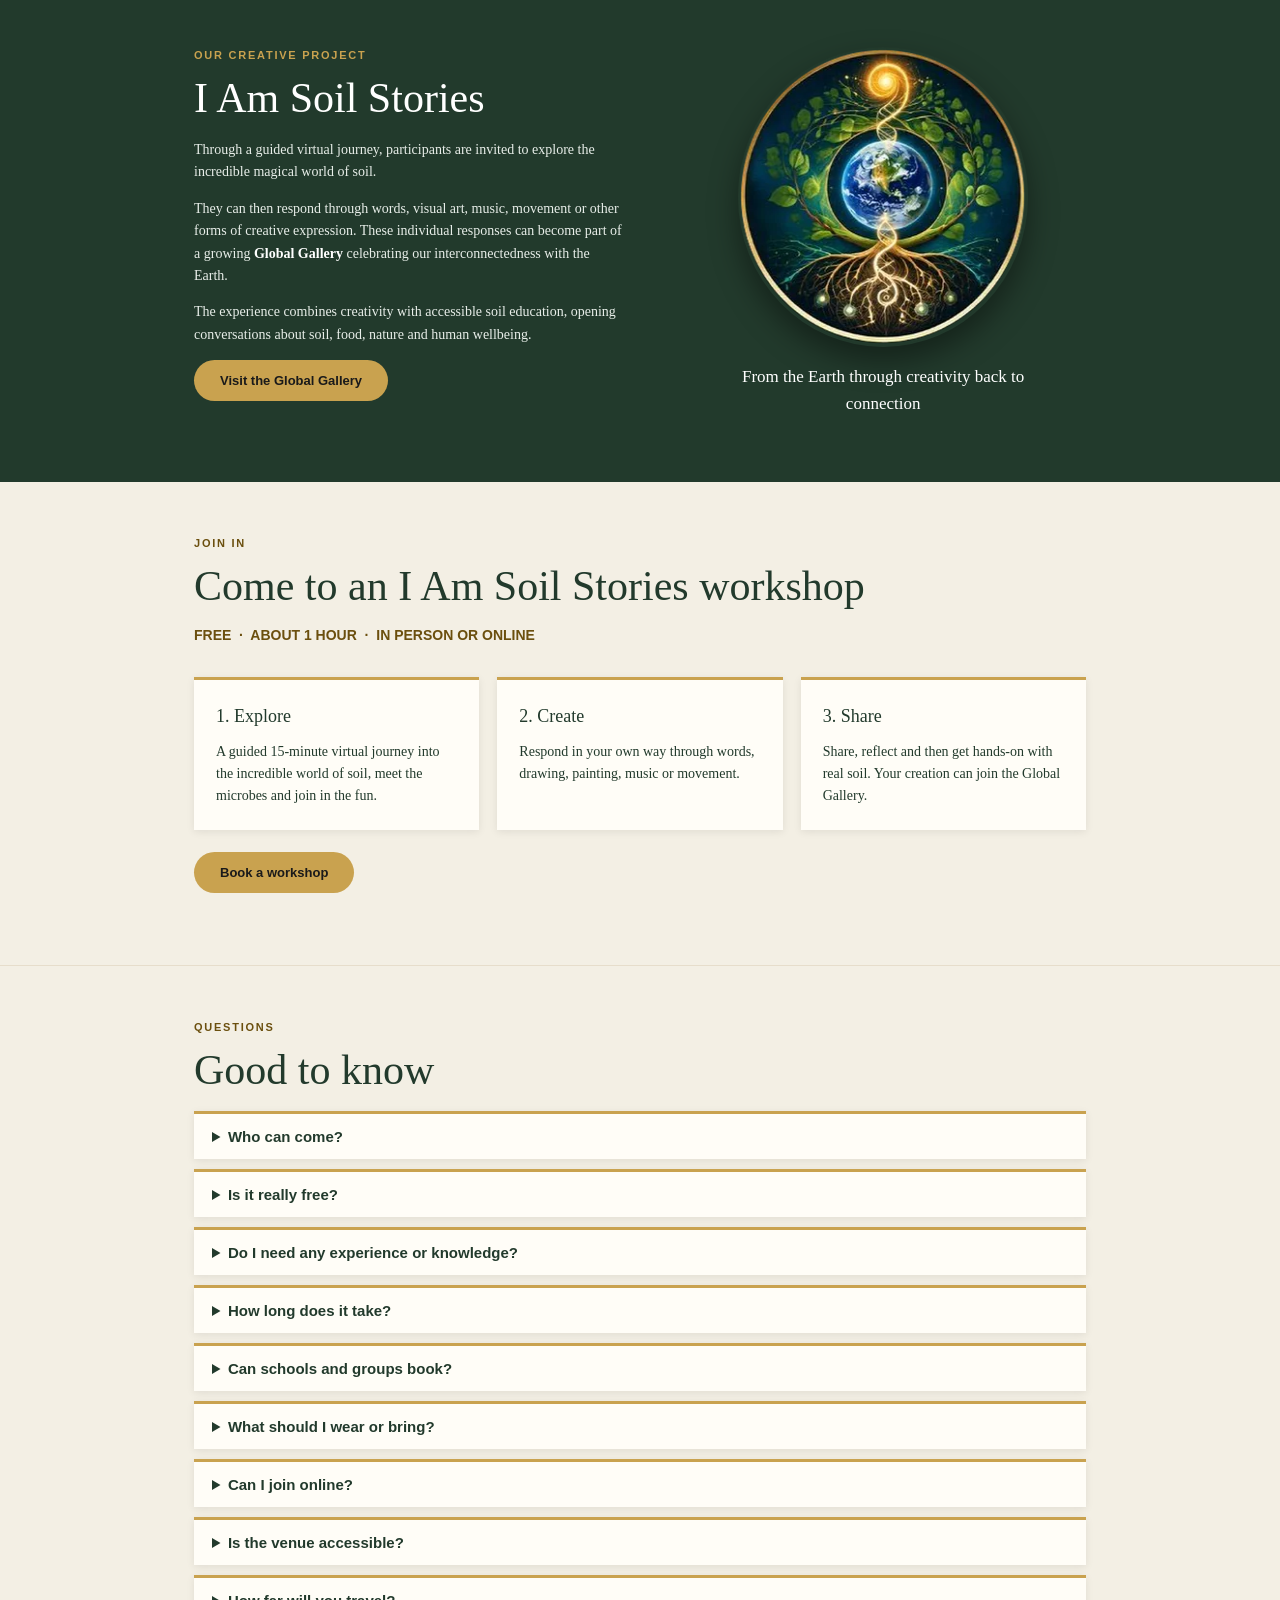
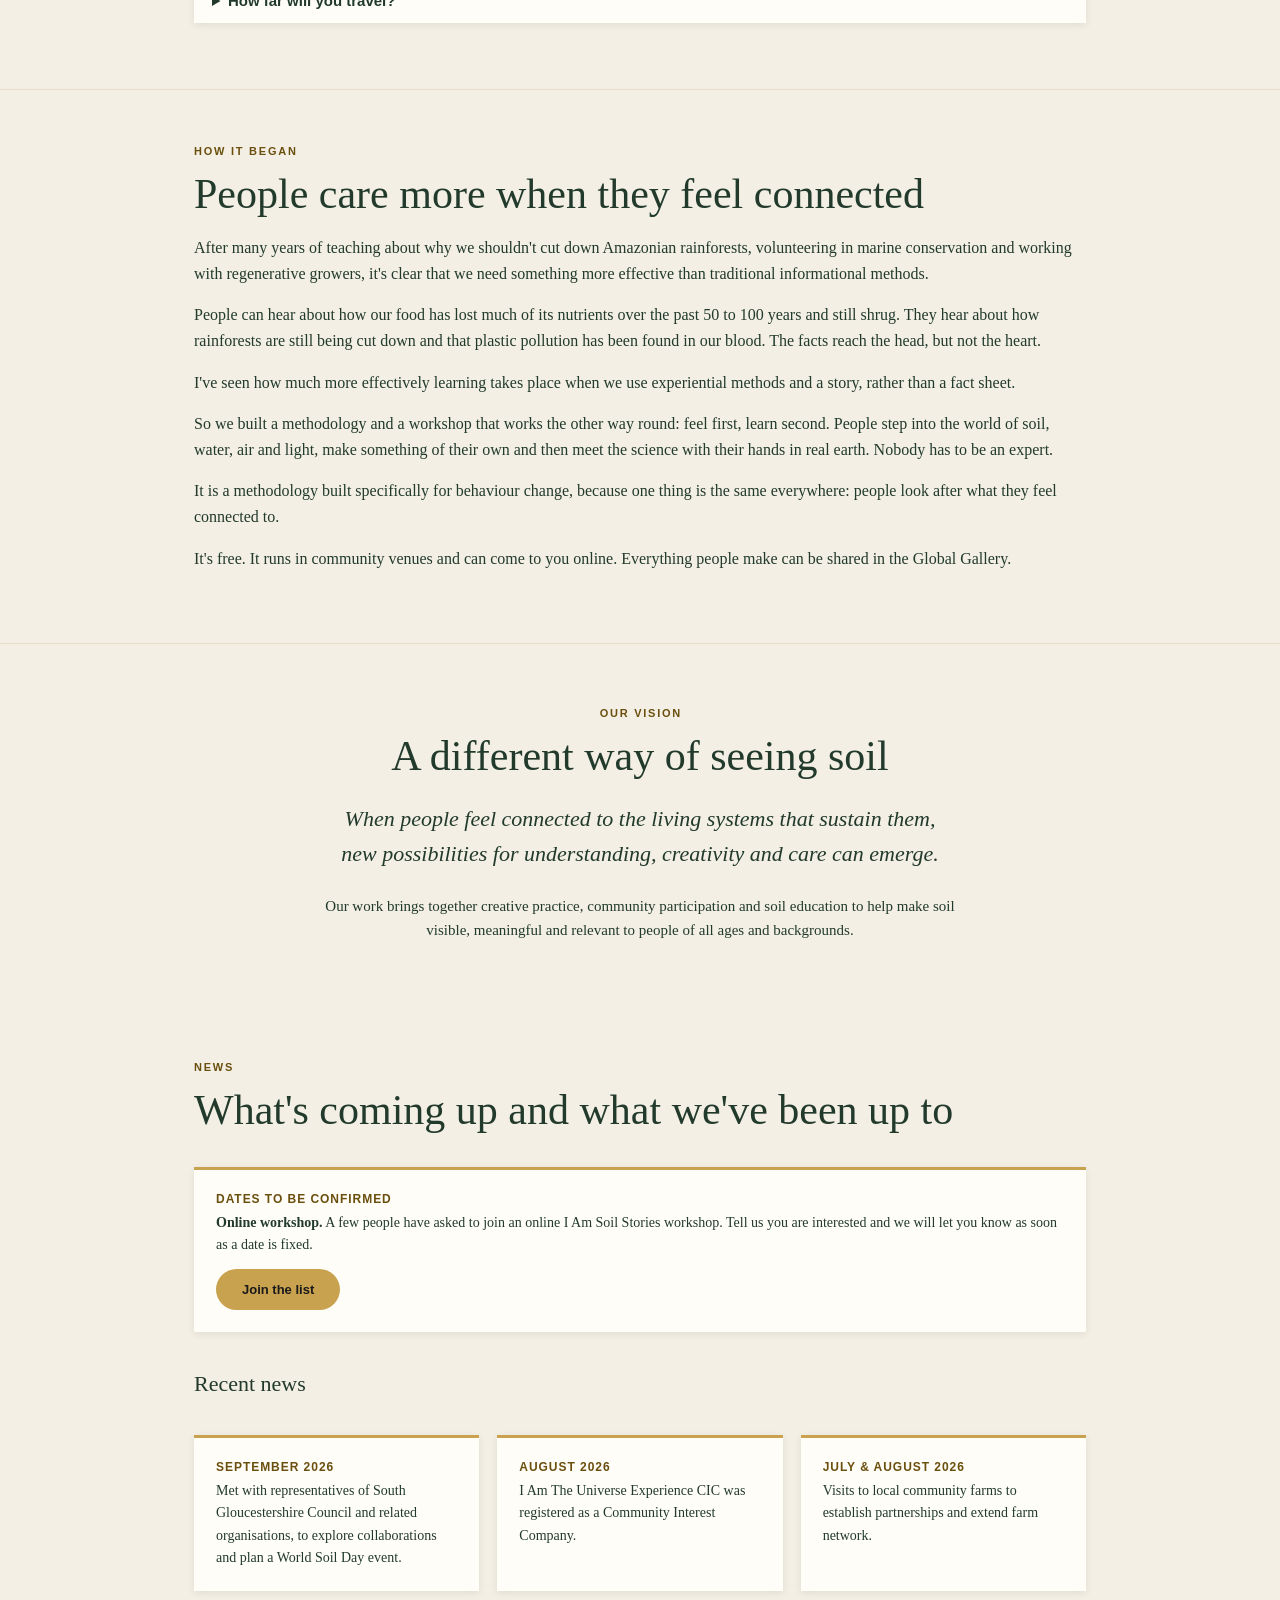
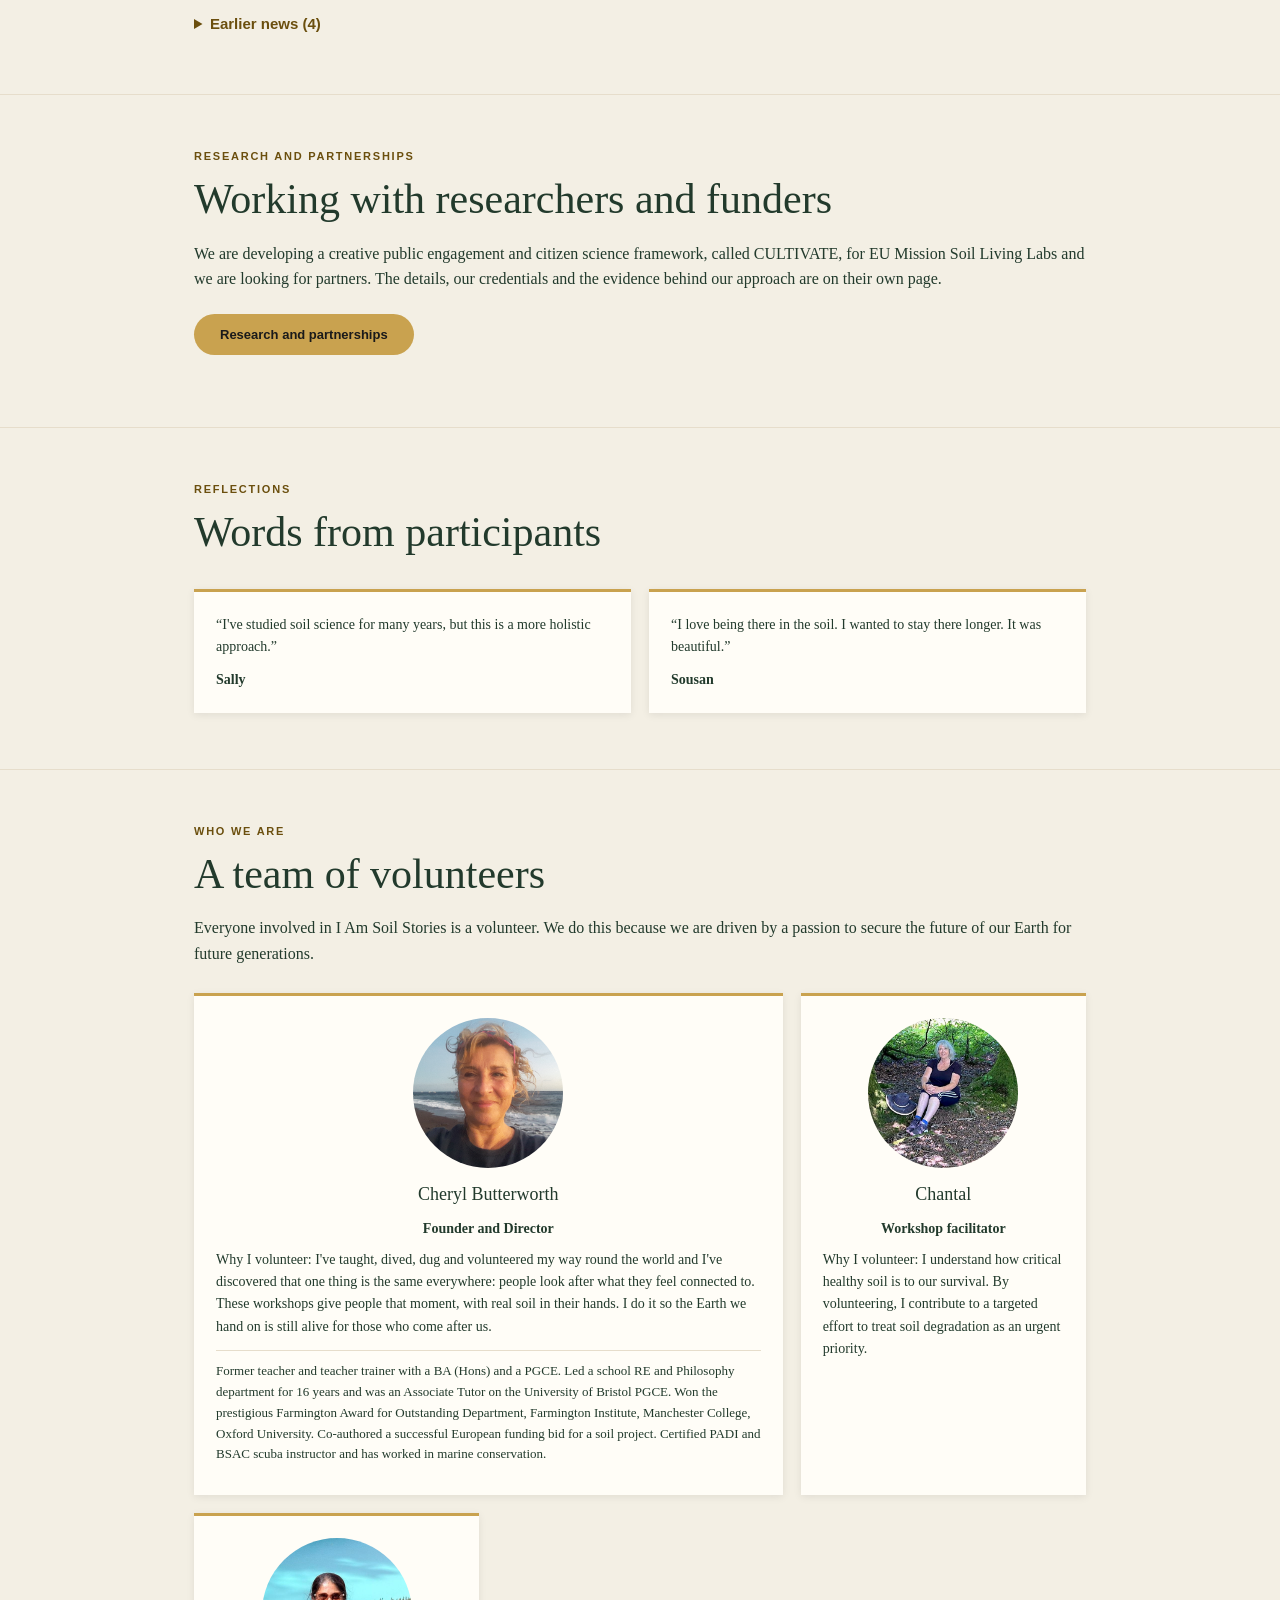
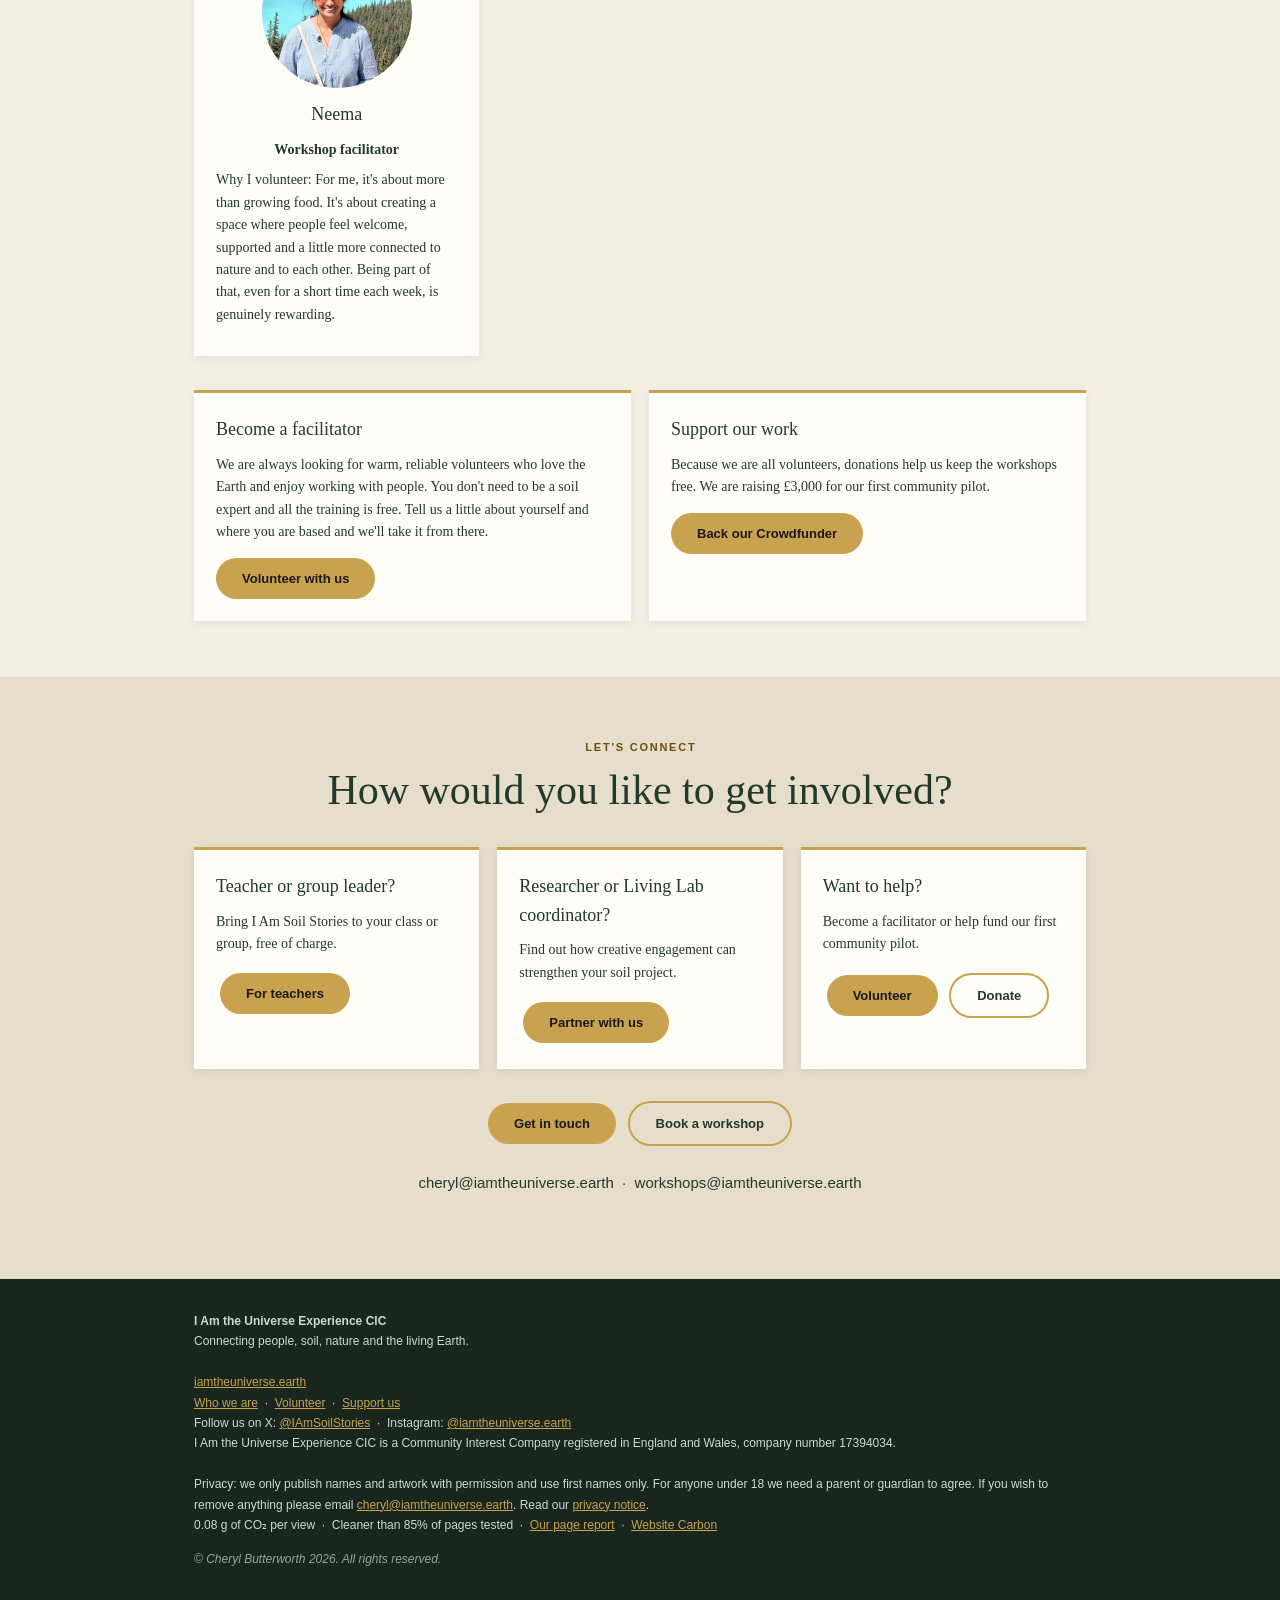
==== commit 101eaf89: "Update index.html" ====
--- a/index.html
+++ b/index.html
@@ -242,7 +242,7 @@
 <p>Everyone involved in I Am Soil Stories is a volunteer. We do this because we are driven by a passion to secure the future of our Earth for future generations.</p>
 <div class="team-grid">
 <div class="card team wide"><img src="images/team-cheryl.jpg" width="600" height="600" loading="lazy" alt="Cheryl Butterworth smiling on a windswept beach"><h3>Cheryl Butterworth</h3><p><b>Founder and Director</b></p><p>Why I volunteer: I've taught, dived, dug and volunteered my way round the world and I've discovered that one thing is the same everywhere: people look after what they feel connected to. These workshops give people that moment, with real soil in their hands. I do it so the Earth we hand on is still alive for those who come after us.</p><p class="creds">Former teacher and teacher trainer with a BA (Hons) and a PGCE. Led a school RE and Philosophy department for 16 years and was an Associate Tutor on the University of Bristol PGCE. Won the prestigious Farmington Award for Outstanding Department, Farmington Institute, Manchester College, Oxford University. Co-authored a successful European funding bid for a soil project. Certified PADI and BSAC scuba instructor and has worked in marine conservation.</p></div>
-<div class="card team"><img src="images/team-chantal.jpg" width="600" height="600" loading="lazy" alt="Chantal, workshop facilitator, smiling in a beautiful green forest"><h3>Chantal</h3><p><b>Workshop facilitator</b></p><p>Why I volunteer:I understand how critical healthy soil is to our survival. By volunteering, I contribute to a targeted effort to treat soil degradation as an urgent priority.</p></div>
+<div class="card team"><img src="images/team-chantal.jpg" width="600" height="600" loading="lazy" alt="Chantal, workshop facilitator, smiling in a beautiful green forest"><h3>Chantal</h3><p><b>Workshop facilitator</b></p><p>Why I volunteer: I understand how critical healthy soil is to our survival. By volunteering, I contribute to a targeted effort to treat soil degradation as an urgent priority.</p></div>
 <div class="card team"><img src="images/team-neema.jpg" width="600" height="600" loading="lazy" alt="Neema, workshop facilitator, smiling in front of a turquoise mountain lake"><h3>Neema</h3><p><b>Workshop facilitator</b></p><p>Why I volunteer: For me, it's about more than growing food. It's about creating a space where people feel welcome, supported and a little more connected to nature and to each other. Being part of that, even for a short time each week, is genuinely rewarding.</p></div>
 </div>
 <!-- MORE FACILITATOR PROFILES: add one card per person once they have given a photo, their words and permission (Nirma, Chantal, Simone, Belinda, Sarah).
